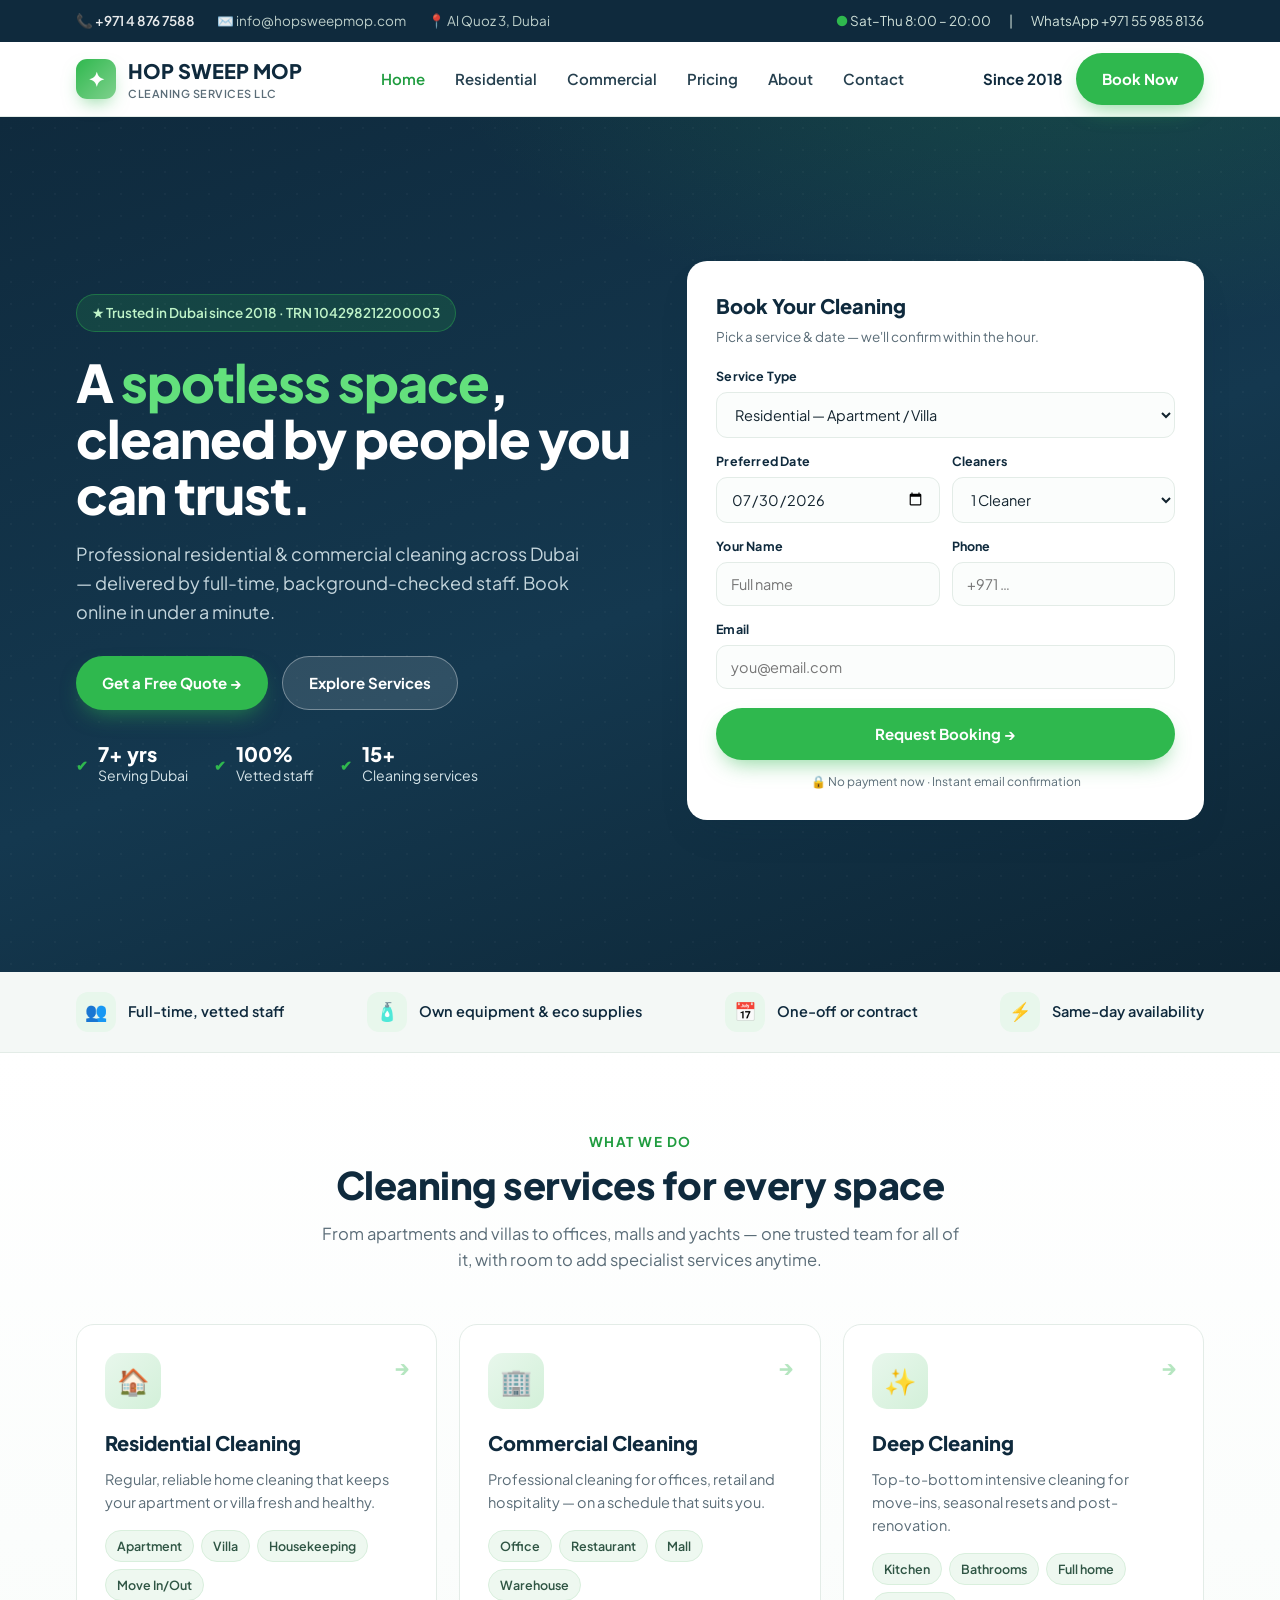
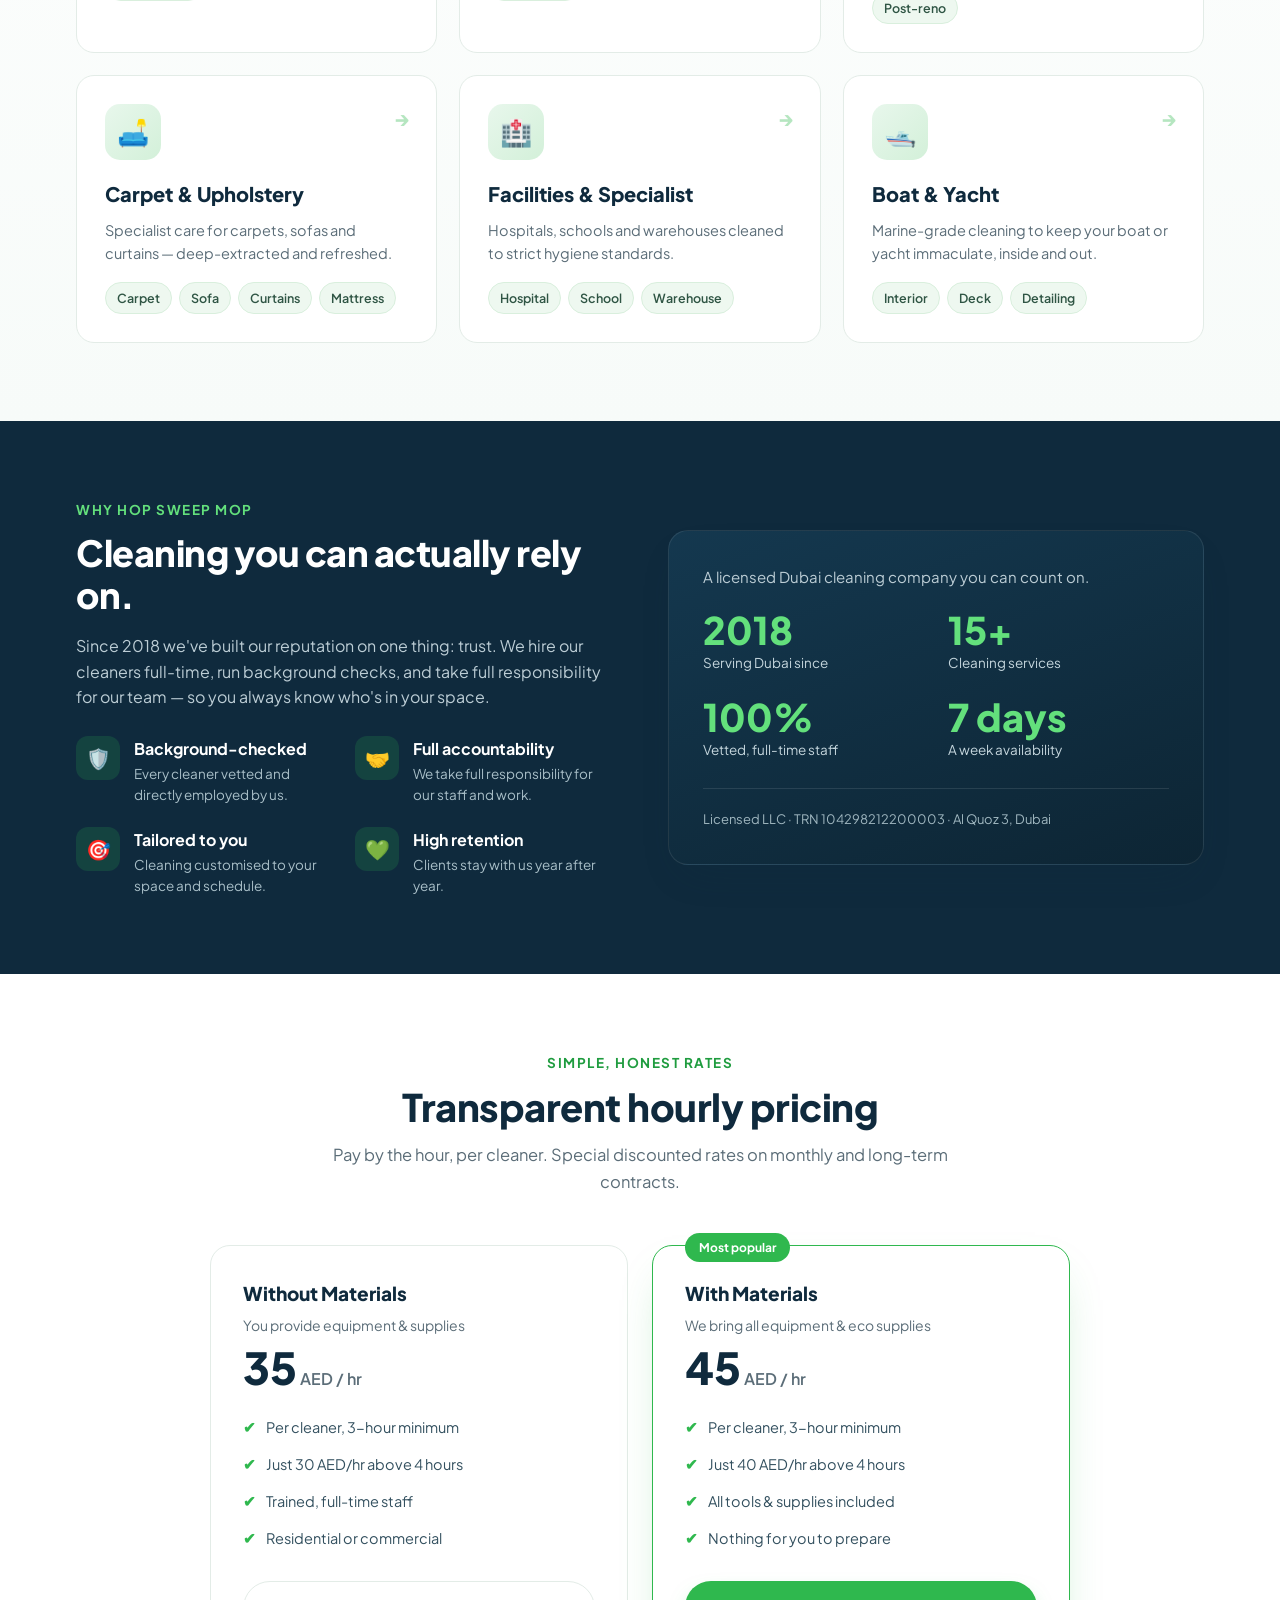
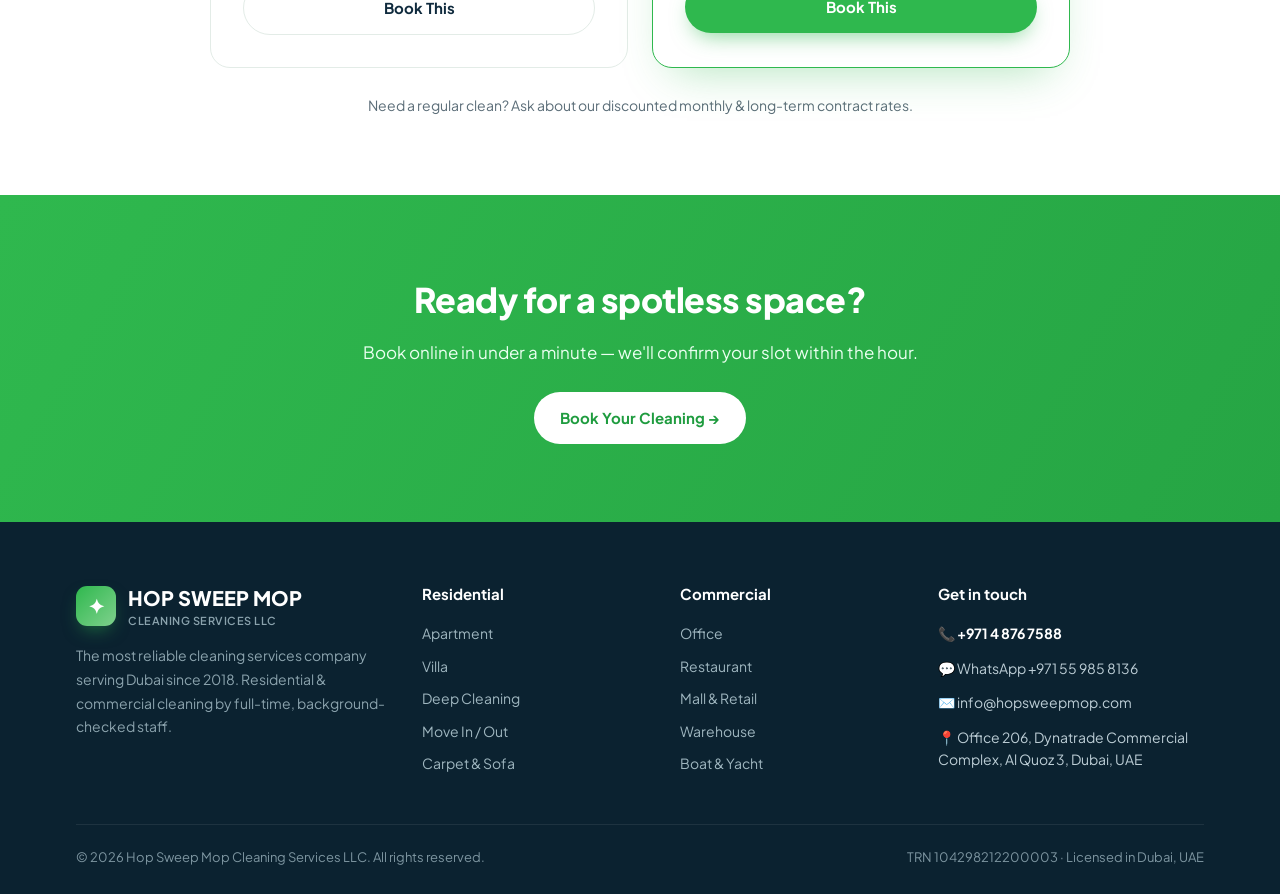
==== index.html @ e8623312 "Add homepage design preview" ====
<!DOCTYPE html>
<html lang="en">
<head>
<meta charset="UTF-8">
<meta name="viewport" content="width=device-width, initial-scale=1.0">
<title>Hop Sweep Mop Cleaning Services LLC — Dubai</title>
<link rel="preconnect" href="https://fonts.googleapis.com">
<link rel="preconnect" href="https://fonts.gstatic.com" crossorigin>
<link href="https://fonts.googleapis.com/css2?family=Plus+Jakarta+Sans:wght@400;500;600;700;800&display=swap" rel="stylesheet">
<style>
:root{
  --green:#2Fb84e;
  --green-dark:#1f9c3f;
  --navy:#0f2a3d;
  --navy-2:#14384f;
  --ink:#12232e;
  --muted:#5b6d78;
  --bg:#f4f8f6;
  --line:#e3ece7;
  --white:#ffffff;
  --shadow:0 18px 40px -18px rgba(15,42,61,.28);
}
*{margin:0;padding:0;box-sizing:border-box}
html{scroll-behavior:smooth}
body{font-family:'Plus Jakarta Sans',-apple-system,BlinkMacSystemFont,'Segoe UI',Roboto,sans-serif;color:var(--ink);background:var(--white);line-height:1.6;-webkit-font-smoothing:antialiased}
.wrap{max-width:1180px;margin:0 auto;padding:0 26px}
a{text-decoration:none;color:inherit}
.btn{display:inline-flex;align-items:center;gap:8px;font-weight:700;font-size:15px;padding:14px 26px;border-radius:40px;cursor:pointer;transition:.2s;border:none}
.btn-green{background:var(--green);color:#fff;box-shadow:0 10px 22px -8px rgba(47,184,78,.6)}
.btn-green:hover{background:var(--green-dark);transform:translateY(-2px)}
.btn-ghost{background:rgba(255,255,255,.12);color:#fff;border:1.5px solid rgba(255,255,255,.35)}
.btn-ghost:hover{background:rgba(255,255,255,.22)}
.btn-outline{background:#fff;color:var(--navy);border:1.5px solid var(--line)}
.btn-outline:hover{border-color:var(--green);color:var(--green-dark)}

/* Topbar */
.topbar{background:var(--navy);color:#cfe0d9;font-size:13.5px}
.topbar .wrap{display:flex;justify-content:space-between;align-items:center;height:42px}
.topbar .t-left span{margin-right:22px;opacity:.9}
.topbar .t-left b{color:#fff;font-weight:600}
.topbar .t-right span{margin-left:16px}
.dot{color:var(--green)}

/* Nav */
header.nav{position:sticky;top:0;z-index:40;background:rgba(255,255,255,.92);backdrop-filter:blur(10px);border-bottom:1px solid var(--line)}
.nav .wrap{display:flex;align-items:center;justify-content:space-between;height:74px}
.brand{display:flex;align-items:center;gap:12px;font-weight:800;font-size:20px;color:var(--navy)}
.brand .mark{width:40px;height:40px;border-radius:11px;background:linear-gradient(135deg,var(--green),#7fd18d);display:flex;align-items:center;justify-content:center;color:#fff;font-size:20px;box-shadow:0 8px 18px -6px rgba(47,184,78,.55)}
.brand small{display:block;font-size:11px;font-weight:600;color:var(--muted);letter-spacing:.5px;margin-top:-2px}
nav.menu{display:flex;gap:30px;font-weight:600;font-size:15px;color:var(--navy)}
nav.menu a{position:relative;color:#26404f}
nav.menu a:hover{color:var(--green-dark)}
nav.menu a.active{color:var(--green-dark)}
.nav-cta{display:flex;align-items:center;gap:14px}
.phone-pill{font-weight:700;color:var(--navy);font-size:15px}

/* Hero */
.hero{position:relative;background:
   radial-gradient(1100px 500px at 85% -10%,rgba(47,184,78,.18),transparent 60%),
   linear-gradient(160deg,#0f2a3d 0%,#14384f 55%,#0d2534 100%);color:#fff;overflow:hidden}
.hero:before{content:"";position:absolute;inset:0;background-image:radial-gradient(rgba(255,255,255,.06) 1px,transparent 1px);background-size:22px 22px;opacity:.5}
.hero .wrap{position:relative;display:grid;grid-template-columns:1.05fr .95fr;gap:40px;align-items:center;padding:66px 26px 74px}
.badge{display:inline-flex;align-items:center;gap:8px;background:rgba(47,184,78,.16);border:1px solid rgba(47,184,78,.4);color:#bff3c8;font-weight:600;font-size:13.5px;padding:7px 15px;border-radius:30px;margin-bottom:22px}
.hero h1{font-size:52px;line-height:1.08;font-weight:800;letter-spacing:-1px;margin-bottom:18px}
.hero h1 em{font-style:normal;color:#63e07c}
.hero p.lead{font-size:18px;color:#c5d6dd;max-width:520px;margin-bottom:30px}
.hero-cta{display:flex;gap:14px;flex-wrap:wrap;margin-bottom:34px}
.trust-row{display:flex;gap:26px;flex-wrap:wrap}
.trust-row .ti{display:flex;align-items:center;gap:10px;font-size:14px;color:#d5e4e9}
.trust-row .ti b{display:block;color:#fff;font-size:20px;font-weight:800;line-height:1}
.check{color:var(--green);font-weight:800}

/* Booking card */
.book-card{background:#fff;color:var(--ink);border-radius:20px;padding:28px;box-shadow:var(--shadow);border:1px solid rgba(255,255,255,.6)}
.book-card h3{font-size:20px;font-weight:800;color:var(--navy);margin-bottom:4px}
.book-card .sub{font-size:13.5px;color:var(--muted);margin-bottom:18px}
.field{margin-bottom:13px}
.field label{display:block;font-size:12.5px;font-weight:700;color:var(--navy);margin-bottom:6px;letter-spacing:.2px}
.field input,.field select{width:100%;padding:12px 14px;border:1.5px solid var(--line);border-radius:11px;font-family:inherit;font-size:14.5px;color:var(--ink);background:#fbfdfc}
.field.two{display:grid;grid-template-columns:1fr 1fr;gap:12px}
.book-card .btn-green{width:100%;justify-content:center;margin-top:6px}
.book-note{text-align:center;font-size:12px;color:var(--muted);margin-top:12px}

/* Trusted strip */
.strip{background:var(--bg);border-bottom:1px solid var(--line)}
.strip .wrap{display:flex;align-items:center;justify-content:space-between;gap:20px;padding:20px 26px;flex-wrap:wrap}
.strip .s-item{display:flex;align-items:center;gap:12px;font-weight:600;color:var(--navy);font-size:14.5px}
.strip .s-item .ic{width:40px;height:40px;border-radius:12px;background:#e8f7ec;color:var(--green-dark);display:flex;align-items:center;justify-content:center;font-size:18px}

/* Sections */
section{padding:78px 0}
.sec-head{text-align:center;max-width:640px;margin:0 auto 50px}
.eyebrow{color:var(--green-dark);font-weight:700;font-size:13.5px;letter-spacing:1.5px;text-transform:uppercase;margin-bottom:12px}
.sec-head h2{font-size:38px;font-weight:800;color:var(--navy);letter-spacing:-.5px;line-height:1.12;margin-bottom:14px}
.sec-head p{color:var(--muted);font-size:16.5px}

/* Services */
.services{background:linear-gradient(180deg,#fff,#f7fbf9)}
.svc-grid{display:grid;grid-template-columns:repeat(3,1fr);gap:22px}
.svc{background:#fff;border:1px solid var(--line);border-radius:18px;padding:28px;transition:.2s;position:relative;overflow:hidden}
.svc:hover{transform:translateY(-6px);box-shadow:var(--shadow);border-color:#cdeacf}
.svc .ic{width:56px;height:56px;border-radius:15px;background:linear-gradient(135deg,#e8f7ec,#d3f0d9);color:var(--green-dark);display:flex;align-items:center;justify-content:center;font-size:26px;margin-bottom:18px}
.svc h3{font-size:20px;font-weight:800;color:var(--navy);margin-bottom:9px}
.svc p{color:var(--muted);font-size:14.5px;margin-bottom:16px}
.svc ul{list-style:none;display:flex;flex-wrap:wrap;gap:7px}
.svc ul li{font-size:12.5px;font-weight:600;color:#2f5544;background:#eef8f0;border:1px solid #d9efdd;padding:5px 11px;border-radius:20px}
.svc .more{position:absolute;top:26px;right:26px;color:var(--green);font-weight:800;font-size:20px;opacity:.35}

/* Why us */
.why{background:var(--navy);color:#fff}
.why .wrap{display:grid;grid-template-columns:1fr 1fr;gap:56px;align-items:center}
.why .eyebrow{color:#63e07c}
.why h2{font-size:36px;font-weight:800;letter-spacing:-.5px;margin-bottom:18px;line-height:1.15}
.why p.intro{color:#bccdd5;font-size:16px;margin-bottom:26px}
.feat{display:grid;grid-template-columns:1fr 1fr;gap:22px}
.feat .f{display:flex;gap:14px;align-items:flex-start}
.feat .f .fi{flex:0 0 auto;width:44px;height:44px;border-radius:12px;background:rgba(47,184,78,.18);color:#78e58c;display:flex;align-items:center;justify-content:center;font-size:20px}
.feat .f h4{font-size:16px;font-weight:700;margin-bottom:3px}
.feat .f p{font-size:13.5px;color:#a9bfc8;line-height:1.5}
.stats-card{background:linear-gradient(160deg,#14384f,#0d2534);border:1px solid rgba(255,255,255,.09);border-radius:20px;padding:34px;box-shadow:var(--shadow)}
.stats-card .big{font-size:15px;color:#bccdd5;margin-bottom:22px}
.st-grid{display:grid;grid-template-columns:1fr 1fr;gap:24px}
.st b{display:block;font-size:38px;font-weight:800;color:#63e07c;line-height:1}
.st span{font-size:13.5px;color:#c5d6dd}
.trn{margin-top:26px;padding-top:20px;border-top:1px solid rgba(255,255,255,.1);font-size:13px;color:#9fb6bf}

/* Pricing */
.pricing .price-grid{display:grid;grid-template-columns:1fr 1fr;gap:24px;max-width:860px;margin:0 auto}
.pcard{border:1.5px solid var(--line);border-radius:20px;padding:32px;background:#fff;position:relative}
.pcard.feature{border-color:var(--green);box-shadow:0 20px 44px -20px rgba(47,184,78,.4)}
.pcard .tag{position:absolute;top:-13px;left:32px;background:var(--green);color:#fff;font-size:12px;font-weight:700;padding:5px 14px;border-radius:20px}
.pcard h3{font-size:19px;color:var(--navy);font-weight:800;margin-bottom:6px}
.pcard .from{font-size:14px;color:var(--muted);margin-bottom:8px}
.pcard .amt{font-size:44px;font-weight:800;color:var(--navy);line-height:1}
.pcard .amt span{font-size:16px;font-weight:600;color:var(--muted)}
.pcard ul{list-style:none;margin:20px 0 24px}
.pcard ul li{display:flex;gap:10px;align-items:flex-start;font-size:14.5px;color:#33505f;padding:7px 0}
.pcard ul li .c{color:var(--green);font-weight:800}
.pcard .btn{width:100%;justify-content:center}
.price-note{text-align:center;color:var(--muted);font-size:14px;margin-top:26px}

/* CTA band */
.cta-band{background:linear-gradient(120deg,var(--green),#26a544);color:#fff;text-align:center}
.cta-band h2{font-size:34px;font-weight:800;margin-bottom:12px;letter-spacing:-.5px}
.cta-band p{font-size:17px;color:#eafff0;margin-bottom:26px}
.cta-band .btn{background:#fff;color:var(--green-dark)}
.cta-band .btn:hover{transform:translateY(-2px)}

/* Footer */
footer{background:#0b2230;color:#9fb6bf;padding:60px 0 26px;font-size:14px}
.f-grid{display:grid;grid-template-columns:1.4fr 1fr 1fr 1.2fr;gap:36px;padding-bottom:40px;border-bottom:1px solid rgba(255,255,255,.08)}
footer .brand{color:#fff;margin-bottom:14px}
footer p.desc{color:#8ba3ad;line-height:1.7;font-size:14px}
footer h5{color:#fff;font-size:15px;font-weight:700;margin-bottom:16px}
footer ul{list-style:none}
footer ul li{margin-bottom:10px}
footer ul li a:hover{color:#63e07c}
.f-contact div{margin-bottom:12px;color:#bccdd5}
.f-contact b{color:#fff}
.f-bot{display:flex;justify-content:space-between;padding-top:22px;font-size:13px;color:#7d95a0;flex-wrap:wrap;gap:8px}
@media(max-width:900px){
 .hero .wrap,.why .wrap{grid-template-columns:1fr}
 .svc-grid,.pricing .price-grid,.feat{grid-template-columns:1fr}
 nav.menu,.topbar,.phone-pill{display:none}
 .hero h1{font-size:38px}
 .f-grid{grid-template-columns:1fr 1fr}
}
</style>
</head>
<body>

<!-- Topbar -->
<div class="topbar"><div class="wrap">
  <div class="t-left"><span><b>📞 +971 4 876 7588</b></span><span>✉️ info@hopsweepmop.com</span><span>📍 Al Quoz 3, Dubai</span></div>
  <div class="t-right"><span class="dot">●</span> Sat–Thu 8:00 – 20:00 <span>|</span> <span>WhatsApp +971 55 985 8136</span></div>
</div></div>

<!-- Nav -->
<header class="nav"><div class="wrap">
  <a class="brand" href="#"><span class="mark">✦</span><span>HOP SWEEP MOP<small>CLEANING SERVICES LLC</small></span></a>
  <nav class="menu">
    <a href="#" class="active">Home</a>
    <a href="#services">Residential</a>
    <a href="#services">Commercial</a>
    <a href="#pricing">Pricing</a>
    <a href="#">About</a>
    <a href="#">Contact</a>
  </nav>
  <div class="nav-cta">
    <span class="phone-pill">Since 2018</span>
    <a class="btn btn-green" href="#book">Book Now</a>
  </div>
</div></header>

<!-- Hero -->
<section class="hero"><div class="wrap">
  <div class="hero-left">
    <div class="badge">★ Trusted in Dubai since 2018 · TRN 104298212200003</div>
    <h1>A <em>spotless space</em>, cleaned by people you can trust.</h1>
    <p class="lead">Professional residential & commercial cleaning across Dubai — delivered by full-time, background-checked staff. Book online in under a minute.</p>
    <div class="hero-cta">
      <a class="btn btn-green" href="#book">Get a Free Quote →</a>
      <a class="btn btn-ghost" href="#services">Explore Services</a>
    </div>
    <div class="trust-row">
      <div class="ti"><span class="check">✔</span><div><b>7+ yrs</b>Serving Dubai</div></div>
      <div class="ti"><span class="check">✔</span><div><b>100%</b>Vetted staff</div></div>
      <div class="ti"><span class="check">✔</span><div><b>15+</b>Cleaning services</div></div>
    </div>
  </div>
  <!-- Booking card -->
  <div class="book-card" id="book">
    <h3>Book Your Cleaning</h3>
    <p class="sub">Pick a service & date — we'll confirm within the hour.</p>
    <div class="field"><label>Service Type</label>
      <select><option>Residential — Apartment / Villa</option><option>Deep Cleaning</option><option>Move In / Move Out</option><option>Carpet / Sofa / Curtains</option><option>Commercial — Office</option><option>Commercial — Other</option></select></div>
    <div class="field two">
      <div><label>Preferred Date</label><input type="date" value="2026-07-30"></div>
      <div><label>Cleaners</label><select><option>1 Cleaner</option><option>2 Cleaners</option><option>3+ Cleaners</option></select></div>
    </div>
    <div class="field two">
      <div><label>Your Name</label><input type="text" placeholder="Full name"></div>
      <div><label>Phone</label><input type="text" placeholder="+971 …"></div>
    </div>
    <div class="field"><label>Email</label><input type="email" placeholder="you@email.com"></div>
    <a class="btn btn-green" href="#">Request Booking →</a>
    <div class="book-note">🔒 No payment now · Instant email confirmation</div>
  </div>
</div></section>

<!-- Trust strip -->
<div class="strip"><div class="wrap">
  <div class="s-item"><span class="ic">👥</span> Full-time, vetted staff</div>
  <div class="s-item"><span class="ic">🧴</span> Own equipment & eco supplies</div>
  <div class="s-item"><span class="ic">📅</span> One-off or contract</div>
  <div class="s-item"><span class="ic">⚡</span> Same-day availability</div>
</div></div>

<!-- Services -->
<section class="services" id="services"><div class="wrap">
  <div class="sec-head">
    <div class="eyebrow">What we do</div>
    <h2>Cleaning services for every space</h2>
    <p>From apartments and villas to offices, malls and yachts — one trusted team for all of it, with room to add specialist services anytime.</p>
  </div>
  <div class="svc-grid">
    <div class="svc"><span class="more">→</span><div class="ic">🏠</div><h3>Residential Cleaning</h3><p>Regular, reliable home cleaning that keeps your apartment or villa fresh and healthy.</p><ul><li>Apartment</li><li>Villa</li><li>Housekeeping</li><li>Move In/Out</li></ul></div>
    <div class="svc"><span class="more">→</span><div class="ic">🏢</div><h3>Commercial Cleaning</h3><p>Professional cleaning for offices, retail and hospitality — on a schedule that suits you.</p><ul><li>Office</li><li>Restaurant</li><li>Mall</li><li>Warehouse</li></ul></div>
    <div class="svc"><span class="more">→</span><div class="ic">✨</div><h3>Deep Cleaning</h3><p>Top-to-bottom intensive cleaning for move-ins, seasonal resets and post-renovation.</p><ul><li>Kitchen</li><li>Bathrooms</li><li>Full home</li><li>Post-reno</li></ul></div>
    <div class="svc"><span class="more">→</span><div class="ic">🛋️</div><h3>Carpet & Upholstery</h3><p>Specialist care for carpets, sofas and curtains — deep-extracted and refreshed.</p><ul><li>Carpet</li><li>Sofa</li><li>Curtains</li><li>Mattress</li></ul></div>
    <div class="svc"><span class="more">→</span><div class="ic">🏥</div><h3>Facilities & Specialist</h3><p>Hospitals, schools and warehouses cleaned to strict hygiene standards.</p><ul><li>Hospital</li><li>School</li><li>Warehouse</li></ul></div>
    <div class="svc"><span class="more">→</span><div class="ic">🛥️</div><h3>Boat & Yacht</h3><p>Marine-grade cleaning to keep your boat or yacht immaculate, inside and out.</p><ul><li>Interior</li><li>Deck</li><li>Detailing</li></ul></div>
  </div>
</div></section>

<!-- Why us -->
<section class="why"><div class="wrap">
  <div class="why-left">
    <div class="eyebrow">Why Hop Sweep Mop</div>
    <h2>Cleaning you can actually rely on.</h2>
    <p class="intro">Since 2018 we've built our reputation on one thing: trust. We hire our cleaners full-time, run background checks, and take full responsibility for our team — so you always know who's in your space.</p>
    <div class="feat">
      <div class="f"><div class="fi">🛡️</div><div><h4>Background-checked</h4><p>Every cleaner vetted and directly employed by us.</p></div></div>
      <div class="f"><div class="fi">🤝</div><div><h4>Full accountability</h4><p>We take full responsibility for our staff and work.</p></div></div>
      <div class="f"><div class="fi">🎯</div><div><h4>Tailored to you</h4><p>Cleaning customised to your space and schedule.</p></div></div>
      <div class="f"><div class="fi">💚</div><div><h4>High retention</h4><p>Clients stay with us year after year.</p></div></div>
    </div>
  </div>
  <div class="stats-card">
    <div class="big">A licensed Dubai cleaning company you can count on.</div>
    <div class="st-grid">
      <div class="st"><b>2018</b><span>Serving Dubai since</span></div>
      <div class="st"><b>15+</b><span>Cleaning services</span></div>
      <div class="st"><b>100%</b><span>Vetted, full-time staff</span></div>
      <div class="st"><b>7 days</b><span>A week availability</span></div>
    </div>
    <div class="trn">Licensed LLC · TRN 104298212200003 · Al Quoz 3, Dubai</div>
  </div>
</div></section>

<!-- Pricing -->
<section class="pricing" id="pricing"><div class="wrap">
  <div class="sec-head">
    <div class="eyebrow">Simple, honest rates</div>
    <h2>Transparent hourly pricing</h2>
    <p>Pay by the hour, per cleaner. Special discounted rates on monthly and long-term contracts.</p>
  </div>
  <div class="price-grid">
    <div class="pcard">
      <h3>Without Materials</h3>
      <div class="from">You provide equipment & supplies</div>
      <div class="amt">35<span> AED / hr</span></div>
      <ul>
        <li><span class="c">✔</span> Per cleaner, 3-hour minimum</li>
        <li><span class="c">✔</span> Just 30 AED/hr above 4 hours</li>
        <li><span class="c">✔</span> Trained, full-time staff</li>
        <li><span class="c">✔</span> Residential or commercial</li>
      </ul>
      <a class="btn btn-outline" href="#book">Book This</a>
    </div>
    <div class="pcard feature">
      <span class="tag">Most popular</span>
      <h3>With Materials</h3>
      <div class="from">We bring all equipment & eco supplies</div>
      <div class="amt">45<span> AED / hr</span></div>
      <ul>
        <li><span class="c">✔</span> Per cleaner, 3-hour minimum</li>
        <li><span class="c">✔</span> Just 40 AED/hr above 4 hours</li>
        <li><span class="c">✔</span> All tools & supplies included</li>
        <li><span class="c">✔</span> Nothing for you to prepare</li>
      </ul>
      <a class="btn btn-green" href="#book">Book This</a>
    </div>
  </div>
  <p class="price-note">Need a regular clean? Ask about our discounted monthly & long-term contract rates.</p>
</div></section>

<!-- CTA -->
<section class="cta-band"><div class="wrap">
  <h2>Ready for a spotless space?</h2>
  <p>Book online in under a minute — we'll confirm your slot within the hour.</p>
  <a class="btn" href="#book">Book Your Cleaning →</a>
</div></section>

<!-- Footer -->
<footer><div class="wrap">
  <div class="f-grid">
    <div>
      <a class="brand" href="#"><span class="mark">✦</span><span>HOP SWEEP MOP<small style="color:#8ba3ad">CLEANING SERVICES LLC</small></span></a>
      <p class="desc">The most reliable cleaning services company serving Dubai since 2018. Residential & commercial cleaning by full-time, background-checked staff.</p>
    </div>
    <div><h5>Residential</h5><ul><li><a href="#">Apartment</a></li><li><a href="#">Villa</a></li><li><a href="#">Deep Cleaning</a></li><li><a href="#">Move In / Out</a></li><li><a href="#">Carpet & Sofa</a></li></ul></div>
    <div><h5>Commercial</h5><ul><li><a href="#">Office</a></li><li><a href="#">Restaurant</a></li><li><a href="#">Mall & Retail</a></li><li><a href="#">Warehouse</a></li><li><a href="#">Boat & Yacht</a></li></ul></div>
    <div class="f-contact"><h5>Get in touch</h5>
      <div><b>📞 +971 4 876 7588</b></div>
      <div>💬 WhatsApp +971 55 985 8136</div>
      <div>✉️ info@hopsweepmop.com</div>
      <div>📍 Office 206, Dynatrade Commercial Complex, Al Quoz 3, Dubai, UAE</div>
    </div>
  </div>
  <div class="f-bot"><span>© 2026 Hop Sweep Mop Cleaning Services LLC. All rights reserved.</span><span>TRN 104298212200003 · Licensed in Dubai, UAE</span></div>
</div></footer>

</body>
</html>
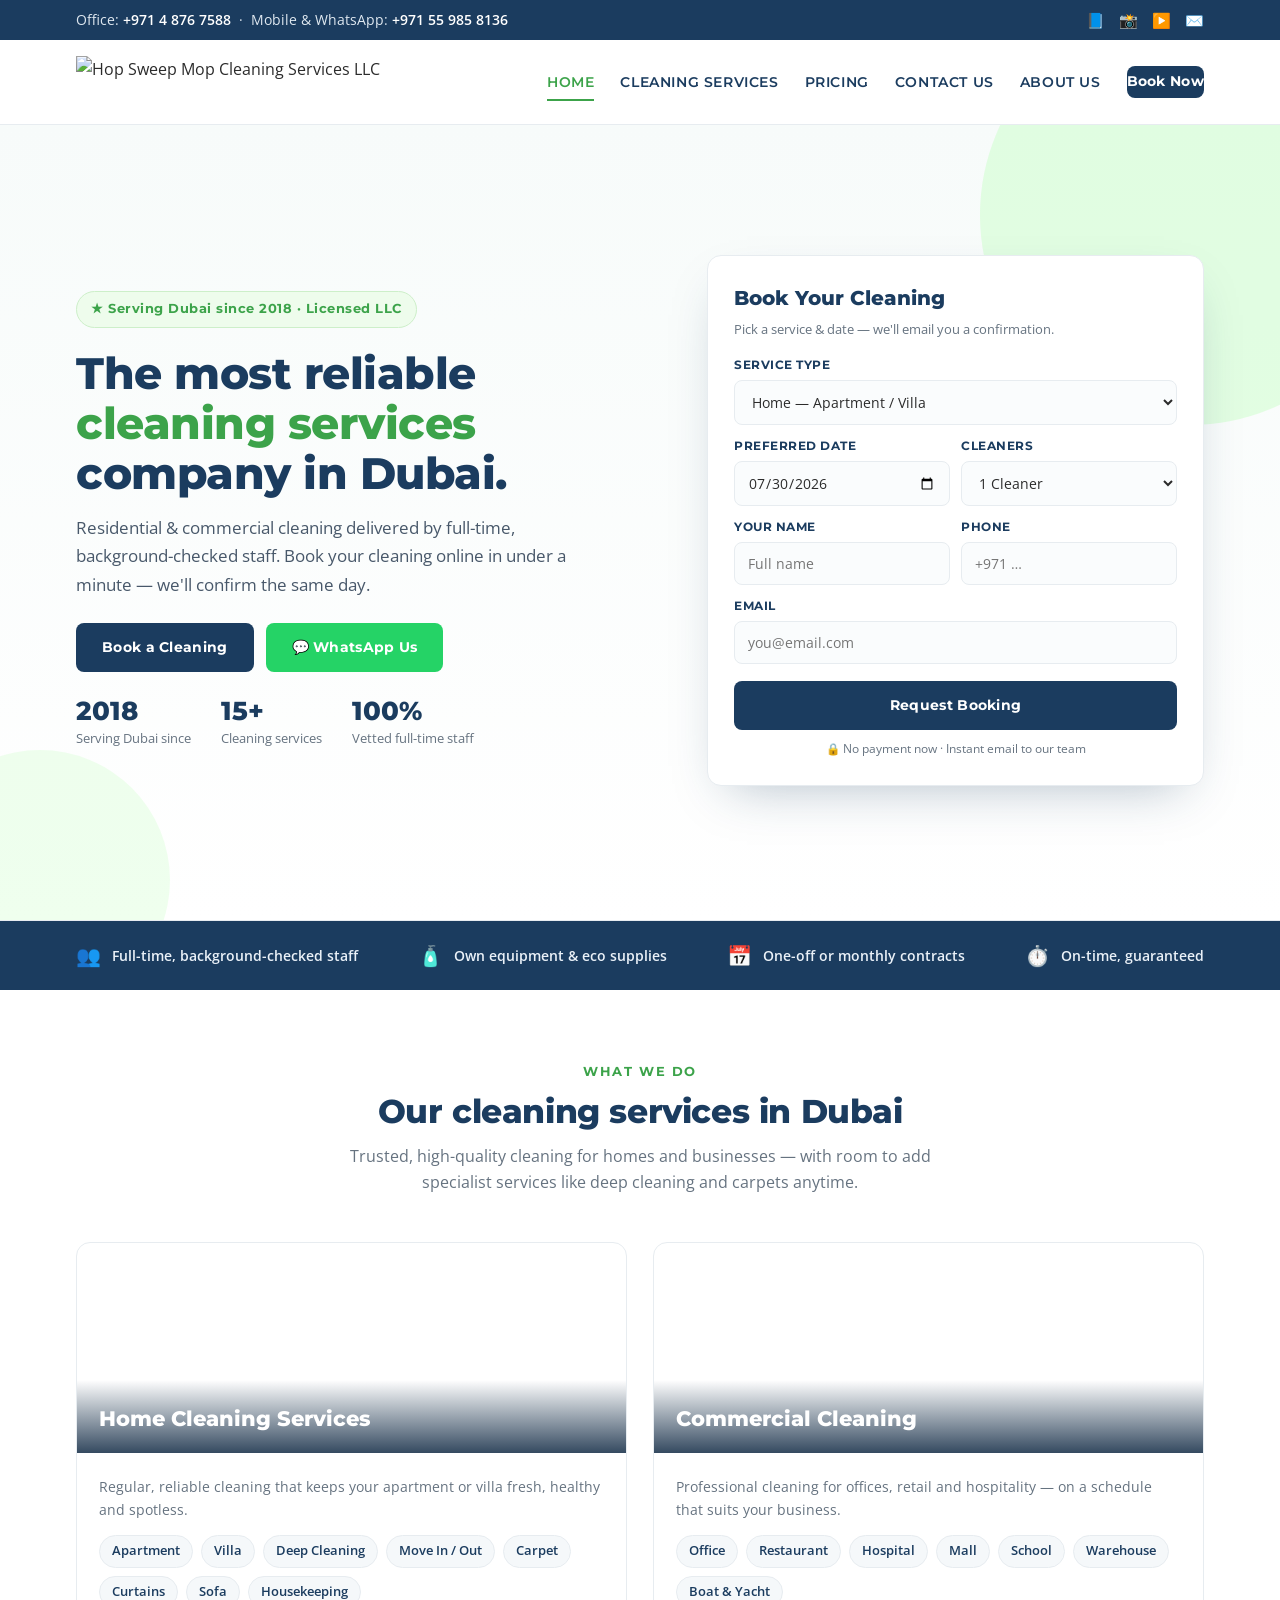
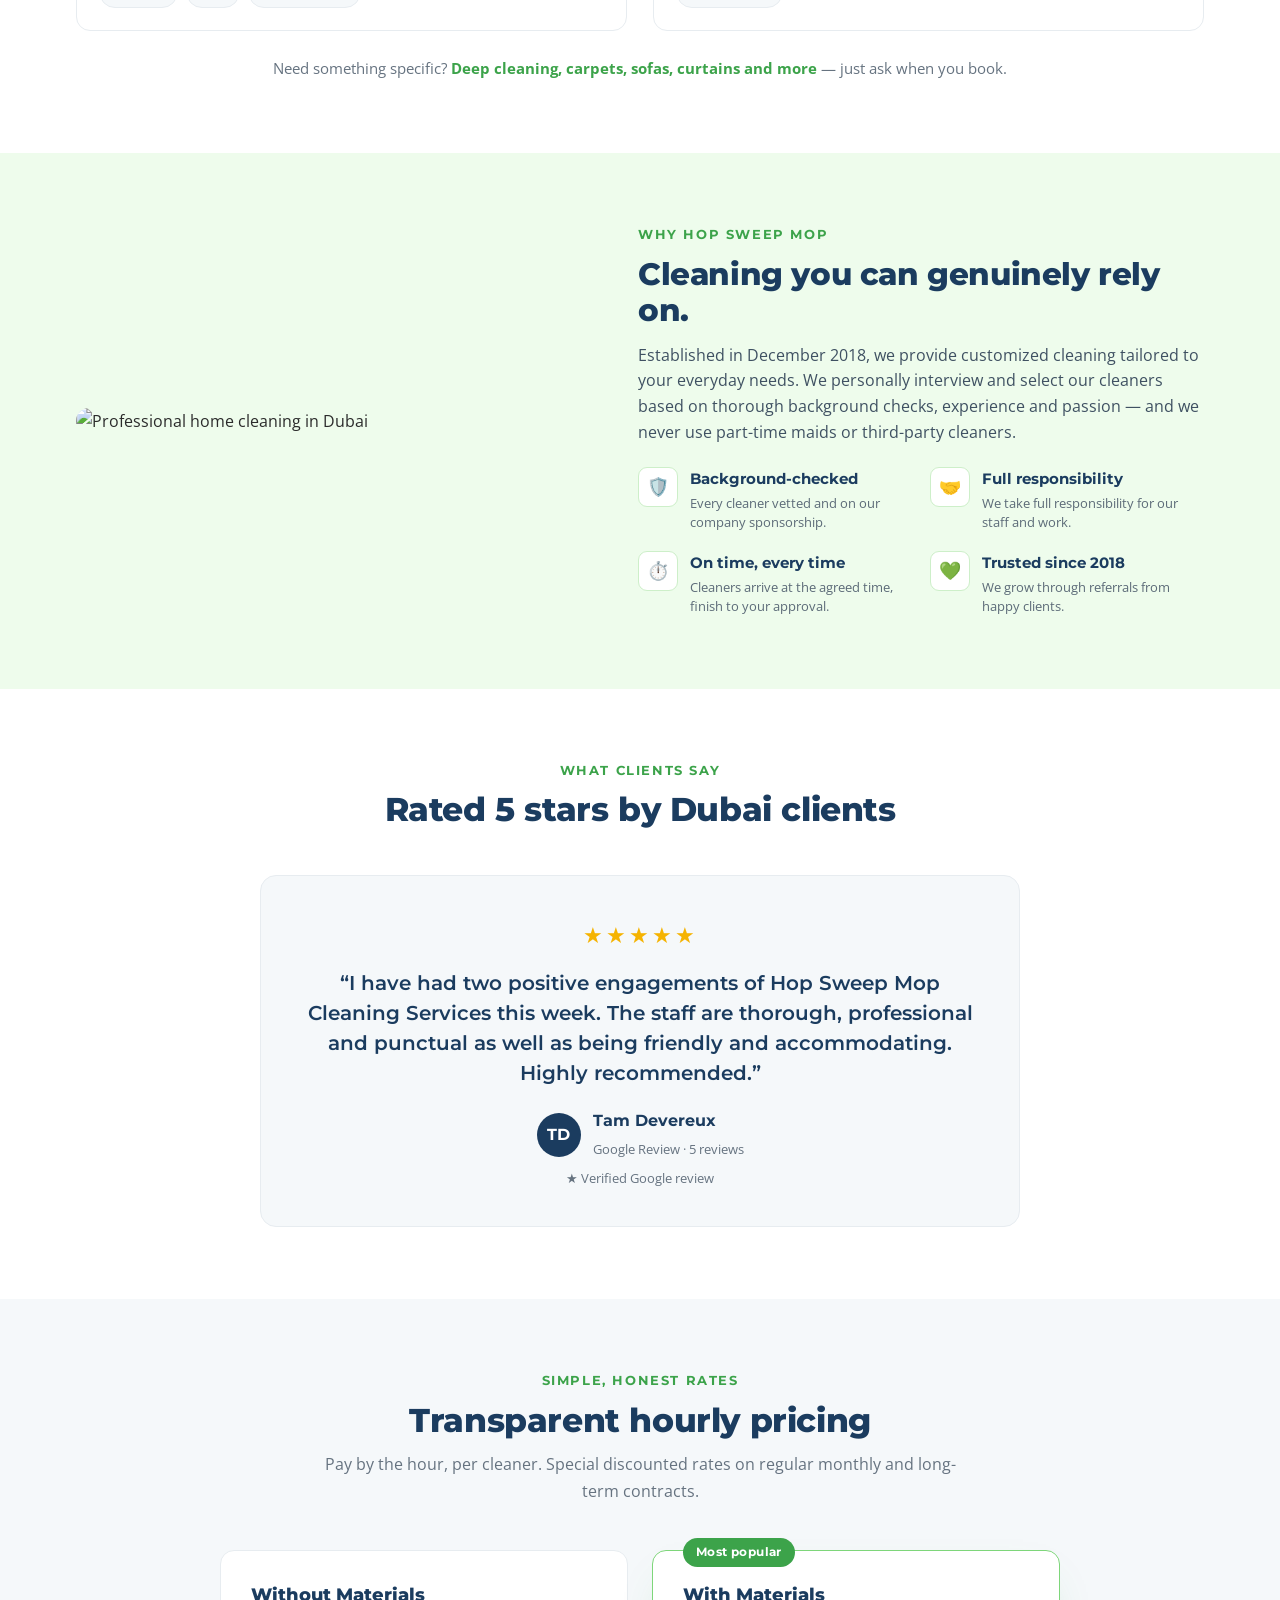
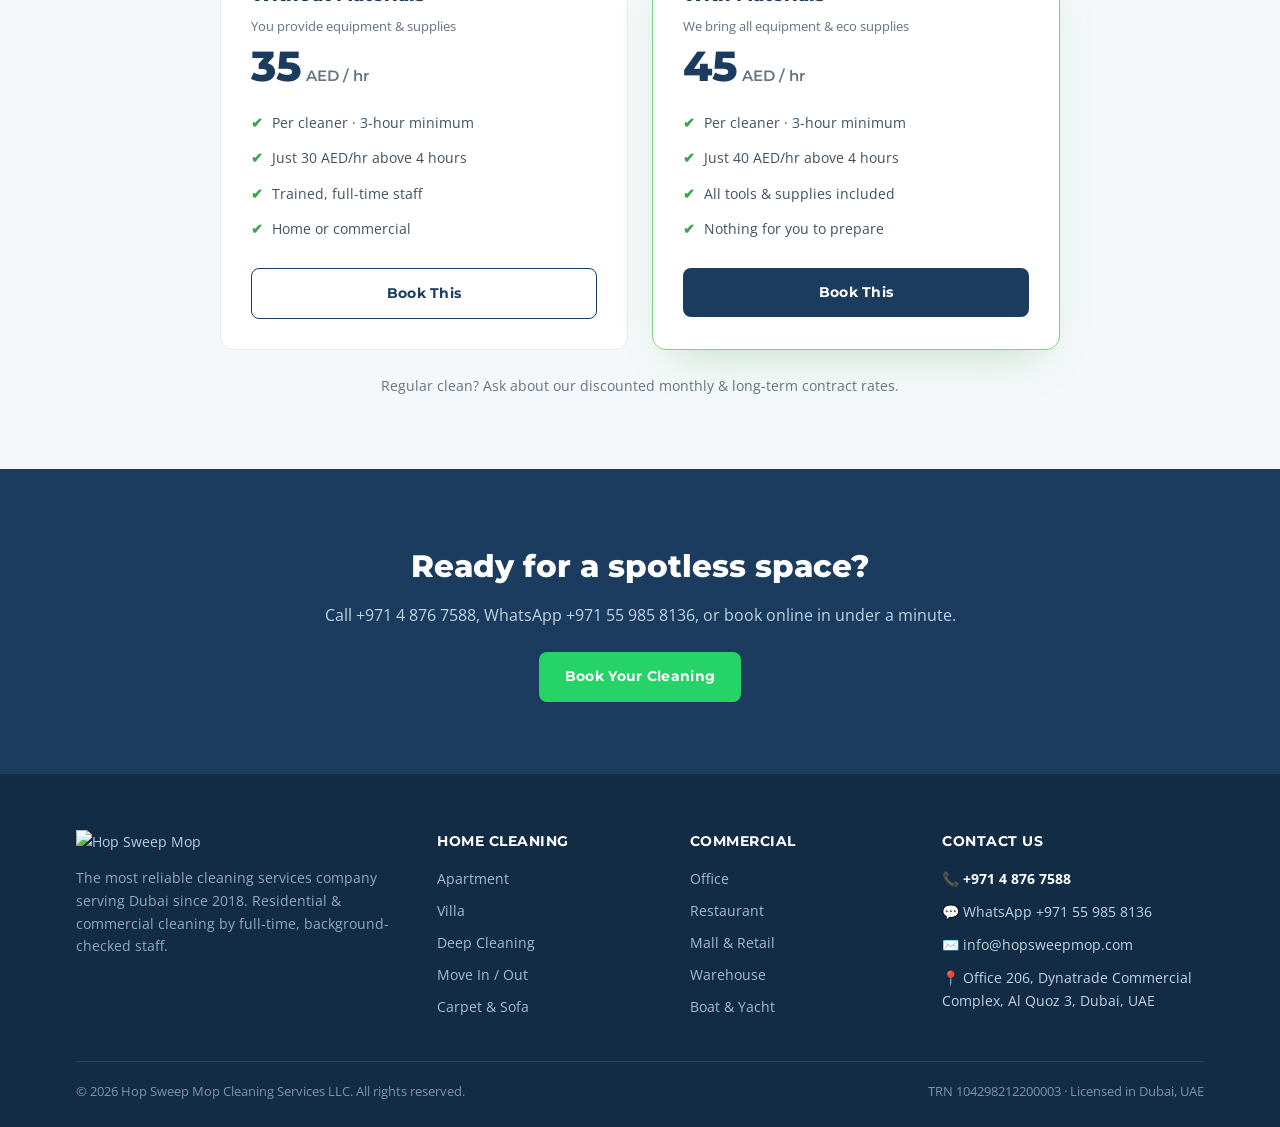
==== commit 6a8f57d6: "Redesign to match current site style" ====
--- a/index.html
+++ b/index.html
@@ -6,164 +6,170 @@
 <title>Hop Sweep Mop Cleaning Services LLC — Dubai</title>
 <link rel="preconnect" href="https://fonts.googleapis.com">
 <link rel="preconnect" href="https://fonts.gstatic.com" crossorigin>
-<link href="https://fonts.googleapis.com/css2?family=Plus+Jakarta+Sans:wght@400;500;600;700;800&display=swap" rel="stylesheet">
+<link href="https://fonts.googleapis.com/css2?family=Montserrat:wght@500;600;700;800&family=Open+Sans:wght@400;500;600;700&display=swap" rel="stylesheet">
 <style>
 :root{
-  --green:#2Fb84e;
-  --green-dark:#1f9c3f;
-  --navy:#0f2a3d;
-  --navy-2:#14384f;
-  --ink:#12232e;
-  --muted:#5b6d78;
-  --bg:#f4f8f6;
-  --line:#e3ece7;
-  --white:#ffffff;
-  --shadow:0 18px 40px -18px rgba(15,42,61,.28);
+  --navy:#1B3C5F;
+  --navy-d:#132c46;
+  --green:#B6FFB1;
+  --green-mid:#7ed67a;
+  --green-deep:#3ca34a;
+  --ink:#2b2b2b;
+  --muted:#667380;
+  --line:#e7ecf0;
+  --soft:#f5f8fa;
+  --soft-green:#eefcec;
 }
 *{margin:0;padding:0;box-sizing:border-box}
 html{scroll-behavior:smooth}
-body{font-family:'Plus Jakarta Sans',-apple-system,BlinkMacSystemFont,'Segoe UI',Roboto,sans-serif;color:var(--ink);background:var(--white);line-height:1.6;-webkit-font-smoothing:antialiased}
+body{font-family:'Open Sans',-apple-system,Segoe UI,Roboto,sans-serif;color:var(--ink);background:#fff;line-height:1.65;-webkit-font-smoothing:antialiased}
+h1,h2,h3,h4,h5,.mont{font-family:'Montserrat',sans-serif}
 .wrap{max-width:1180px;margin:0 auto;padding:0 26px}
 a{text-decoration:none;color:inherit}
-.btn{display:inline-flex;align-items:center;gap:8px;font-weight:700;font-size:15px;padding:14px 26px;border-radius:40px;cursor:pointer;transition:.2s;border:none}
-.btn-green{background:var(--green);color:#fff;box-shadow:0 10px 22px -8px rgba(47,184,78,.6)}
-.btn-green:hover{background:var(--green-dark);transform:translateY(-2px)}
-.btn-ghost{background:rgba(255,255,255,.12);color:#fff;border:1.5px solid rgba(255,255,255,.35)}
-.btn-ghost:hover{background:rgba(255,255,255,.22)}
-.btn-outline{background:#fff;color:var(--navy);border:1.5px solid var(--line)}
-.btn-outline:hover{border-color:var(--green);color:var(--green-dark)}
+.btn{display:inline-flex;align-items:center;gap:8px;font-family:'Montserrat';font-weight:700;font-size:14px;letter-spacing:.3px;padding:13px 26px;border-radius:8px;cursor:pointer;transition:.18s;border:none}
+.btn-navy{background:var(--navy);color:#fff}
+.btn-navy:hover{background:var(--navy-d);transform:translateY(-1px)}
+.btn-green{background:var(--green-deep);color:#fff}
+.btn-green:hover{background:#2f8c3d;transform:translateY(-1px)}
+.btn-out{background:#fff;color:var(--navy);border:1.5px solid var(--navy)}
+.btn-out:hover{background:var(--navy);color:#fff}
 
 /* Topbar */
-.topbar{background:var(--navy);color:#cfe0d9;font-size:13.5px}
-.topbar .wrap{display:flex;justify-content:space-between;align-items:center;height:42px}
-.topbar .t-left span{margin-right:22px;opacity:.9}
-.topbar .t-left b{color:#fff;font-weight:600}
-.topbar .t-right span{margin-left:16px}
-.dot{color:var(--green)}
-
-/* Nav */
-header.nav{position:sticky;top:0;z-index:40;background:rgba(255,255,255,.92);backdrop-filter:blur(10px);border-bottom:1px solid var(--line)}
-.nav .wrap{display:flex;align-items:center;justify-content:space-between;height:74px}
-.brand{display:flex;align-items:center;gap:12px;font-weight:800;font-size:20px;color:var(--navy)}
-.brand .mark{width:40px;height:40px;border-radius:11px;background:linear-gradient(135deg,var(--green),#7fd18d);display:flex;align-items:center;justify-content:center;color:#fff;font-size:20px;box-shadow:0 8px 18px -6px rgba(47,184,78,.55)}
-.brand small{display:block;font-size:11px;font-weight:600;color:var(--muted);letter-spacing:.5px;margin-top:-2px}
-nav.menu{display:flex;gap:30px;font-weight:600;font-size:15px;color:var(--navy)}
-nav.menu a{position:relative;color:#26404f}
-nav.menu a:hover{color:var(--green-dark)}
-nav.menu a.active{color:var(--green-dark)}
-.nav-cta{display:flex;align-items:center;gap:14px}
-.phone-pill{font-weight:700;color:var(--navy);font-size:15px}
+.topbar{background:var(--navy);color:#dfe8f0;font-size:13.5px}
+.topbar .wrap{display:flex;justify-content:space-between;align-items:center;height:40px}
+.topbar b{color:#fff;font-weight:600}
+.topbar .soc a{margin-left:14px;color:#cfe0ef;font-size:15px}
+.topbar .soc a:hover{color:var(--green)}
+
+/* Header */
+header.site{position:sticky;top:0;z-index:40;background:#fff;border-bottom:1px solid var(--line)}
+header.site .wrap{display:flex;align-items:center;justify-content:space-between;height:84px}
+.logo img{height:52px;display:block}
+nav.menu{display:flex;gap:26px;align-items:center;font-family:'Montserrat';font-weight:600;font-size:13.5px;letter-spacing:.6px;text-transform:uppercase;color:var(--navy)}
+nav.menu a{color:var(--navy);position:relative;padding:4px 0}
+nav.menu a.active{color:var(--green-deep)}
+nav.menu a:hover{color:var(--green-deep)}
+nav.menu a.active:after{content:"";position:absolute;left:0;right:0;bottom:-4px;height:2px;background:var(--green-deep)}
 
 /* Hero */
-.hero{position:relative;background:
-   radial-gradient(1100px 500px at 85% -10%,rgba(47,184,78,.18),transparent 60%),
-   linear-gradient(160deg,#0f2a3d 0%,#14384f 55%,#0d2534 100%);color:#fff;overflow:hidden}
-.hero:before{content:"";position:absolute;inset:0;background-image:radial-gradient(rgba(255,255,255,.06) 1px,transparent 1px);background-size:22px 22px;opacity:.5}
-.hero .wrap{position:relative;display:grid;grid-template-columns:1.05fr .95fr;gap:40px;align-items:center;padding:66px 26px 74px}
-.badge{display:inline-flex;align-items:center;gap:8px;background:rgba(47,184,78,.16);border:1px solid rgba(47,184,78,.4);color:#bff3c8;font-weight:600;font-size:13.5px;padding:7px 15px;border-radius:30px;margin-bottom:22px}
-.hero h1{font-size:52px;line-height:1.08;font-weight:800;letter-spacing:-1px;margin-bottom:18px}
-.hero h1 em{font-style:normal;color:#63e07c}
-.hero p.lead{font-size:18px;color:#c5d6dd;max-width:520px;margin-bottom:30px}
-.hero-cta{display:flex;gap:14px;flex-wrap:wrap;margin-bottom:34px}
-.trust-row{display:flex;gap:26px;flex-wrap:wrap}
-.trust-row .ti{display:flex;align-items:center;gap:10px;font-size:14px;color:#d5e4e9}
-.trust-row .ti b{display:block;color:#fff;font-size:20px;font-weight:800;line-height:1}
-.check{color:var(--green);font-weight:800}
-
-/* Booking card */
-.book-card{background:#fff;color:var(--ink);border-radius:20px;padding:28px;box-shadow:var(--shadow);border:1px solid rgba(255,255,255,.6)}
-.book-card h3{font-size:20px;font-weight:800;color:var(--navy);margin-bottom:4px}
-.book-card .sub{font-size:13.5px;color:var(--muted);margin-bottom:18px}
-.field{margin-bottom:13px}
-.field label{display:block;font-size:12.5px;font-weight:700;color:var(--navy);margin-bottom:6px;letter-spacing:.2px}
-.field input,.field select{width:100%;padding:12px 14px;border:1.5px solid var(--line);border-radius:11px;font-family:inherit;font-size:14.5px;color:var(--ink);background:#fbfdfc}
-.field.two{display:grid;grid-template-columns:1fr 1fr;gap:12px}
-.book-card .btn-green{width:100%;justify-content:center;margin-top:6px}
-.book-note{text-align:center;font-size:12px;color:var(--muted);margin-top:12px}
-
-/* Trusted strip */
-.strip{background:var(--bg);border-bottom:1px solid var(--line)}
-.strip .wrap{display:flex;align-items:center;justify-content:space-between;gap:20px;padding:20px 26px;flex-wrap:wrap}
-.strip .s-item{display:flex;align-items:center;gap:12px;font-weight:600;color:var(--navy);font-size:14.5px}
-.strip .s-item .ic{width:40px;height:40px;border-radius:12px;background:#e8f7ec;color:var(--green-dark);display:flex;align-items:center;justify-content:center;font-size:18px}
-
-/* Sections */
-section{padding:78px 0}
-.sec-head{text-align:center;max-width:640px;margin:0 auto 50px}
-.eyebrow{color:var(--green-dark);font-weight:700;font-size:13.5px;letter-spacing:1.5px;text-transform:uppercase;margin-bottom:12px}
-.sec-head h2{font-size:38px;font-weight:800;color:var(--navy);letter-spacing:-.5px;line-height:1.12;margin-bottom:14px}
-.sec-head p{color:var(--muted);font-size:16.5px}
-
-/* Services */
-.services{background:linear-gradient(180deg,#fff,#f7fbf9)}
-.svc-grid{display:grid;grid-template-columns:repeat(3,1fr);gap:22px}
-.svc{background:#fff;border:1px solid var(--line);border-radius:18px;padding:28px;transition:.2s;position:relative;overflow:hidden}
-.svc:hover{transform:translateY(-6px);box-shadow:var(--shadow);border-color:#cdeacf}
-.svc .ic{width:56px;height:56px;border-radius:15px;background:linear-gradient(135deg,#e8f7ec,#d3f0d9);color:var(--green-dark);display:flex;align-items:center;justify-content:center;font-size:26px;margin-bottom:18px}
-.svc h3{font-size:20px;font-weight:800;color:var(--navy);margin-bottom:9px}
-.svc p{color:var(--muted);font-size:14.5px;margin-bottom:16px}
-.svc ul{list-style:none;display:flex;flex-wrap:wrap;gap:7px}
-.svc ul li{font-size:12.5px;font-weight:600;color:#2f5544;background:#eef8f0;border:1px solid #d9efdd;padding:5px 11px;border-radius:20px}
-.svc .more{position:absolute;top:26px;right:26px;color:var(--green);font-weight:800;font-size:20px;opacity:.35}
-
-/* Why us */
-.why{background:var(--navy);color:#fff}
-.why .wrap{display:grid;grid-template-columns:1fr 1fr;gap:56px;align-items:center}
-.why .eyebrow{color:#63e07c}
-.why h2{font-size:36px;font-weight:800;letter-spacing:-.5px;margin-bottom:18px;line-height:1.15}
-.why p.intro{color:#bccdd5;font-size:16px;margin-bottom:26px}
-.feat{display:grid;grid-template-columns:1fr 1fr;gap:22px}
-.feat .f{display:flex;gap:14px;align-items:flex-start}
-.feat .f .fi{flex:0 0 auto;width:44px;height:44px;border-radius:12px;background:rgba(47,184,78,.18);color:#78e58c;display:flex;align-items:center;justify-content:center;font-size:20px}
-.feat .f h4{font-size:16px;font-weight:700;margin-bottom:3px}
-.feat .f p{font-size:13.5px;color:#a9bfc8;line-height:1.5}
-.stats-card{background:linear-gradient(160deg,#14384f,#0d2534);border:1px solid rgba(255,255,255,.09);border-radius:20px;padding:34px;box-shadow:var(--shadow)}
-.stats-card .big{font-size:15px;color:#bccdd5;margin-bottom:22px}
-.st-grid{display:grid;grid-template-columns:1fr 1fr;gap:24px}
-.st b{display:block;font-size:38px;font-weight:800;color:#63e07c;line-height:1}
-.st span{font-size:13.5px;color:#c5d6dd}
-.trn{margin-top:26px;padding-top:20px;border-top:1px solid rgba(255,255,255,.1);font-size:13px;color:#9fb6bf}
-
-/* Pricing */
-.pricing .price-grid{display:grid;grid-template-columns:1fr 1fr;gap:24px;max-width:860px;margin:0 auto}
-.pcard{border:1.5px solid var(--line);border-radius:20px;padding:32px;background:#fff;position:relative}
-.pcard.feature{border-color:var(--green);box-shadow:0 20px 44px -20px rgba(47,184,78,.4)}
-.pcard .tag{position:absolute;top:-13px;left:32px;background:var(--green);color:#fff;font-size:12px;font-weight:700;padding:5px 14px;border-radius:20px}
-.pcard h3{font-size:19px;color:var(--navy);font-weight:800;margin-bottom:6px}
-.pcard .from{font-size:14px;color:var(--muted);margin-bottom:8px}
-.pcard .amt{font-size:44px;font-weight:800;color:var(--navy);line-height:1}
-.pcard .amt span{font-size:16px;font-weight:600;color:var(--muted)}
-.pcard ul{list-style:none;margin:20px 0 24px}
-.pcard ul li{display:flex;gap:10px;align-items:flex-start;font-size:14.5px;color:#33505f;padding:7px 0}
-.pcard ul li .c{color:var(--green);font-weight:800}
-.pcard .btn{width:100%;justify-content:center}
-.price-note{text-align:center;color:var(--muted);font-size:14px;margin-top:26px}
-
-/* CTA band */
-.cta-band{background:linear-gradient(120deg,var(--green),#26a544);color:#fff;text-align:center}
-.cta-band h2{font-size:34px;font-weight:800;margin-bottom:12px;letter-spacing:-.5px}
-.cta-band p{font-size:17px;color:#eafff0;margin-bottom:26px}
-.cta-band .btn{background:#fff;color:var(--green-dark)}
-.cta-band .btn:hover{transform:translateY(-2px)}
-
-/* Footer */
-footer{background:#0b2230;color:#9fb6bf;padding:60px 0 26px;font-size:14px}
-.f-grid{display:grid;grid-template-columns:1.4fr 1fr 1fr 1.2fr;gap:36px;padding-bottom:40px;border-bottom:1px solid rgba(255,255,255,.08)}
-footer .brand{color:#fff;margin-bottom:14px}
-footer p.desc{color:#8ba3ad;line-height:1.7;font-size:14px}
-footer h5{color:#fff;font-size:15px;font-weight:700;margin-bottom:16px}
+.hero{background:linear-gradient(180deg,#f7fbfa 0%,#ffffff 100%);position:relative;overflow:hidden;border-bottom:1px solid var(--line)}
+.hero:before{content:"";position:absolute;top:-120px;right:-120px;width:420px;height:420px;border-radius:50%;background:var(--green);opacity:.35}
+.hero:after{content:"";position:absolute;bottom:-90px;left:-90px;width:260px;height:260px;border-radius:50%;background:var(--green);opacity:.22}
+.hero .wrap{position:relative;display:grid;grid-template-columns:1.08fr .92fr;gap:48px;align-items:center;padding:58px 26px 62px}
+.tag{display:inline-flex;align-items:center;gap:8px;background:var(--soft-green);color:var(--green-deep);font-family:'Montserrat';font-weight:700;font-size:12.5px;letter-spacing:.5px;padding:7px 14px;border-radius:30px;margin-bottom:20px;border:1px solid #cdefc9}
+.hero h1{font-size:44px;line-height:1.14;font-weight:800;color:var(--navy);letter-spacing:-.5px;margin-bottom:16px}
+.hero h1 span{color:var(--green-deep)}
+.hero p.lead{font-size:17px;color:#48586a;max-width:520px;margin-bottom:24px}
+.hero-cta{display:flex;gap:12px;flex-wrap:wrap;margin-bottom:26px}
+.hero-cta .btn-green{background:#25D366}
+.hero-cta .btn-green:hover{background:#1eb457}
+.stats{display:flex;gap:30px;flex-wrap:wrap}
+.stats .s b{font-family:'Montserrat';display:block;font-size:26px;font-weight:800;color:var(--navy);line-height:1}
+.stats .s span{font-size:13px;color:var(--muted)}
+
+/* booking card */
+.book{background:#fff;border-radius:14px;padding:26px;box-shadow:0 20px 50px -22px rgba(27,60,95,.35);border:1px solid var(--line)}
+.book .bh{display:flex;align-items:center;gap:10px;margin-bottom:4px}
+.book h3{font-size:20px;font-weight:800;color:var(--navy)}
+.book .sub{font-size:13px;color:var(--muted);margin-bottom:16px}
+.field{margin-bottom:12px}
+.field label{display:block;font-family:'Montserrat';font-size:11.5px;font-weight:700;color:var(--navy);text-transform:uppercase;letter-spacing:.5px;margin-bottom:5px}
+.field input,.field select{width:100%;padding:11px 13px;border:1.5px solid var(--line);border-radius:8px;font-family:inherit;font-size:14px;color:var(--ink);background:#fafcfd}
+.field input:focus,.field select:focus{outline:none;border-color:var(--green-mid)}
+.two{display:grid;grid-template-columns:1fr 1fr;gap:11px}
+.book .btn-navy{width:100%;justify-content:center;margin-top:5px}
+.book .note{text-align:center;font-size:11.5px;color:var(--muted);margin-top:10px}
+
+/* strip */
+.strip{background:var(--navy);color:#fff}
+.strip .wrap{display:flex;justify-content:space-between;gap:18px;flex-wrap:wrap;padding:18px 26px}
+.strip .i{display:flex;align-items:center;gap:11px;font-size:14px;font-weight:600;color:#eaf1f8}
+.strip .i .ic{font-size:20px}
+
+/* sections */
+section{padding:72px 0}
+.sh{text-align:center;max-width:640px;margin:0 auto 46px}
+.eyebrow{font-family:'Montserrat';color:var(--green-deep);font-weight:700;font-size:12.5px;letter-spacing:1.6px;text-transform:uppercase;margin-bottom:10px}
+.sh h2{font-size:33px;font-weight:800;color:var(--navy);letter-spacing:-.4px;line-height:1.15;margin-bottom:12px}
+.sh p{color:var(--muted);font-size:16px}
+
+/* services */
+.svc-grid{display:grid;grid-template-columns:1fr 1fr;gap:26px}
+.scard{border:1px solid var(--line);border-radius:14px;overflow:hidden;background:#fff;transition:.2s}
+.scard:hover{box-shadow:0 18px 40px -22px rgba(27,60,95,.3);transform:translateY(-4px)}
+.scard .ph{height:210px;background-size:cover;background-position:center;position:relative}
+.scard .ph .lab{position:absolute;left:0;bottom:0;right:0;background:linear-gradient(transparent,rgba(19,44,70,.86));color:#fff;padding:22px 22px 16px;font-family:'Montserrat';font-weight:800;font-size:21px}
+.scard .bd{padding:22px}
+.scard .bd p{font-size:14px;color:var(--muted);margin-bottom:14px}
+.scard ul{list-style:none;display:flex;flex-wrap:wrap;gap:8px}
+.scard ul li{font-size:12.5px;font-weight:600;color:var(--navy);background:var(--soft);border:1px solid var(--line);padding:5px 12px;border-radius:20px}
+.svc-note{text-align:center;margin-top:26px;color:var(--muted);font-size:14.5px}
+.svc-note b{color:var(--green-deep)}
+
+/* why */
+.why{background:var(--soft-green)}
+.why .wrap{display:grid;grid-template-columns:.95fr 1.05fr;gap:50px;align-items:center}
+.why img{width:100%;border-radius:14px;box-shadow:0 20px 44px -24px rgba(27,60,95,.4);display:block}
+.why h2{font-size:31px;font-weight:800;color:var(--navy);margin-bottom:14px;letter-spacing:-.4px;line-height:1.18}
+.why .intro{color:#3f5162;font-size:15.5px;margin-bottom:22px}
+.wl{display:grid;grid-template-columns:1fr 1fr;gap:18px}
+.wl .w{display:flex;gap:12px;align-items:flex-start}
+.wl .w .ic{flex:0 0 auto;width:40px;height:40px;border-radius:9px;background:#fff;border:1px solid #cdefc9;color:var(--green-deep);display:flex;align-items:center;justify-content:center;font-size:18px}
+.wl .w h4{font-family:'Montserrat';font-size:15px;font-weight:700;color:var(--navy);margin-bottom:2px}
+.wl .w p{font-size:13px;color:#5c6b78;line-height:1.5}
+
+/* review */
+.review{background:#fff}
+.rev-card{max-width:760px;margin:0 auto;text-align:center;border:1px solid var(--line);border-radius:16px;padding:40px 40px 36px;background:var(--soft);position:relative}
+.rev-card .stars{color:#f5b301;font-size:22px;letter-spacing:3px;margin-bottom:16px}
+.rev-card q{font-family:'Montserrat';font-size:20px;font-weight:600;color:var(--navy);line-height:1.5;display:block;margin-bottom:20px}
+.rev-card .who{display:flex;align-items:center;justify-content:center;gap:12px}
+.rev-card .av{width:44px;height:44px;border-radius:50%;background:var(--navy);color:#fff;display:flex;align-items:center;justify-content:center;font-family:'Montserrat';font-weight:700}
+.rev-card .who b{display:block;color:var(--navy);font-family:'Montserrat'}
+.rev-card .who span{font-size:13px;color:var(--muted)}
+.gbadge{margin-top:8px;font-size:12.5px;color:var(--muted)}
+
+/* pricing */
+.pricing{background:var(--soft)}
+.pg{display:grid;grid-template-columns:1fr 1fr;gap:24px;max-width:840px;margin:0 auto}
+.pc{background:#fff;border:1.5px solid var(--line);border-radius:14px;padding:30px;position:relative}
+.pc.feat{border-color:var(--green-mid);box-shadow:0 20px 44px -22px rgba(60,163,74,.35)}
+.pc .ptag{position:absolute;top:-13px;left:30px;background:var(--green-deep);color:#fff;font-family:'Montserrat';font-size:11.5px;font-weight:700;padding:5px 13px;border-radius:20px;letter-spacing:.4px}
+.pc h3{font-size:18px;color:var(--navy);font-weight:800;margin-bottom:5px}
+.pc .from{font-size:13px;color:var(--muted);margin-bottom:8px}
+.pc .amt{font-family:'Montserrat';font-size:42px;font-weight:800;color:var(--navy);line-height:1}
+.pc .amt span{font-size:15px;font-weight:600;color:var(--muted)}
+.pc ul{list-style:none;margin:18px 0 22px}
+.pc ul li{display:flex;gap:9px;font-size:14px;color:#3f5162;padding:6px 0}
+.pc ul li .c{color:var(--green-deep);font-weight:800}
+.pc .btn{width:100%;justify-content:center}
+.pnote{text-align:center;color:var(--muted);font-size:14px;margin-top:24px}
+
+/* cta */
+.cta{background:var(--navy);color:#fff;text-align:center}
+.cta h2{font-size:31px;font-weight:800;margin-bottom:10px}
+.cta p{color:#c3d4e4;font-size:16px;margin-bottom:24px}
+.cta .btn{background:#25D366;color:#fff}
+.cta .btn:hover{background:#1eb457}
+
+/* footer */
+footer{background:var(--navy-d);color:#a9bccd;padding:56px 0 24px;font-size:14px}
+.fg{display:grid;grid-template-columns:1.5fr 1fr 1fr 1.2fr;gap:34px;padding-bottom:34px;border-bottom:1px solid rgba(255,255,255,.1)}
+footer img.flogo{height:46px;margin-bottom:14px;filter:brightness(1.1)}
+footer p.d{color:#93aabd;line-height:1.7;font-size:13.5px}
+footer h5{font-family:'Montserrat';color:#fff;font-size:14px;font-weight:700;margin-bottom:14px;text-transform:uppercase;letter-spacing:.5px}
 footer ul{list-style:none}
-footer ul li{margin-bottom:10px}
-footer ul li a:hover{color:#63e07c}
-.f-contact div{margin-bottom:12px;color:#bccdd5}
-.f-contact b{color:#fff}
-.f-bot{display:flex;justify-content:space-between;padding-top:22px;font-size:13px;color:#7d95a0;flex-wrap:wrap;gap:8px}
+footer ul li{margin-bottom:9px}
+footer ul li a:hover{color:var(--green)}
+.fc div{margin-bottom:10px;color:#c3d4e4}
+.fc b{color:#fff}
+.fb{display:flex;justify-content:space-between;padding-top:20px;font-size:12.5px;color:#7d95a8;flex-wrap:wrap;gap:6px}
 @media(max-width:900px){
- .hero .wrap,.why .wrap{grid-template-columns:1fr}
- .svc-grid,.pricing .price-grid,.feat{grid-template-columns:1fr}
- nav.menu,.topbar,.phone-pill{display:none}
- .hero h1{font-size:38px}
- .f-grid{grid-template-columns:1fr 1fr}
+ .hero .wrap,.why .wrap,.svc-grid,.pg{grid-template-columns:1fr}
+ nav.menu,.topbar{display:none}
+ .hero h1{font-size:33px}
+ .why img{max-height:280px;object-fit:cover}
+ .fg{grid-template-columns:1fr 1fr}
 }
 </style>
 </head>
@@ -171,174 +177,186 @@
 
 <!-- Topbar -->
 <div class="topbar"><div class="wrap">
-  <div class="t-left"><span><b>📞 +971 4 876 7588</b></span><span>✉️ info@hopsweepmop.com</span><span>📍 Al Quoz 3, Dubai</span></div>
-  <div class="t-right"><span class="dot">●</span> Sat–Thu 8:00 – 20:00 <span>|</span> <span>WhatsApp +971 55 985 8136</span></div>
+  <div>Office: <b>+971 4 876 7588</b> &nbsp;·&nbsp; Mobile & WhatsApp: <b>+971 55 985 8136</b></div>
+  <div class="soc"><a href="#">📘</a><a href="#">📸</a><a href="#">▶️</a><a href="#">✉️</a></div>
 </div></div>
 
-<!-- Nav -->
-<header class="nav"><div class="wrap">
-  <a class="brand" href="#"><span class="mark">✦</span><span>HOP SWEEP MOP<small>CLEANING SERVICES LLC</small></span></a>
+<!-- Header -->
+<header class="site"><div class="wrap">
+  <a class="logo" href="#"><img src="assets/hsm-sparkling-clean-text-under_7.gif" alt="Hop Sweep Mop Cleaning Services LLC"></a>
   <nav class="menu">
     <a href="#" class="active">Home</a>
-    <a href="#services">Residential</a>
-    <a href="#services">Commercial</a>
+    <a href="#services">Cleaning Services</a>
     <a href="#pricing">Pricing</a>
-    <a href="#">About</a>
-    <a href="#">Contact</a>
+    <a href="#contact">Contact Us</a>
+    <a href="#why">About Us</a>
+    <a class="btn btn-navy" href="#book" style="text-transform:none;color:#fff">Book Now</a>
   </nav>
-  <div class="nav-cta">
-    <span class="phone-pill">Since 2018</span>
-    <a class="btn btn-green" href="#book">Book Now</a>
-  </div>
 </div></header>
 
 <!-- Hero -->
 <section class="hero"><div class="wrap">
-  <div class="hero-left">
-    <div class="badge">★ Trusted in Dubai since 2018 · TRN 104298212200003</div>
-    <h1>A <em>spotless space</em>, cleaned by people you can trust.</h1>
-    <p class="lead">Professional residential & commercial cleaning across Dubai — delivered by full-time, background-checked staff. Book online in under a minute.</p>
+  <div>
+    <div class="tag">★ Serving Dubai since 2018 · Licensed LLC</div>
+    <h1>The most reliable <span>cleaning services</span> company in Dubai.</h1>
+    <p class="lead">Residential & commercial cleaning delivered by full-time, background-checked staff. Book your cleaning online in under a minute — we'll confirm the same day.</p>
     <div class="hero-cta">
-      <a class="btn btn-green" href="#book">Get a Free Quote →</a>
-      <a class="btn btn-ghost" href="#services">Explore Services</a>
-    </div>
-    <div class="trust-row">
-      <div class="ti"><span class="check">✔</span><div><b>7+ yrs</b>Serving Dubai</div></div>
-      <div class="ti"><span class="check">✔</span><div><b>100%</b>Vetted staff</div></div>
-      <div class="ti"><span class="check">✔</span><div><b>15+</b>Cleaning services</div></div>
-    </div>
-  </div>
-  <!-- Booking card -->
-  <div class="book-card" id="book">
-    <h3>Book Your Cleaning</h3>
-    <p class="sub">Pick a service & date — we'll confirm within the hour.</p>
+      <a class="btn btn-navy" href="#book">Book a Cleaning</a>
+      <a class="btn btn-green" href="#">💬 WhatsApp Us</a>
+    </div>
+    <div class="stats">
+      <div class="s"><b>2018</b><span>Serving Dubai since</span></div>
+      <div class="s"><b>15+</b><span>Cleaning services</span></div>
+      <div class="s"><b>100%</b><span>Vetted full-time staff</span></div>
+    </div>
+  </div>
+  <div class="book" id="book">
+    <div class="bh"><h3>Book Your Cleaning</h3></div>
+    <p class="sub">Pick a service & date — we'll email you a confirmation.</p>
     <div class="field"><label>Service Type</label>
-      <select><option>Residential — Apartment / Villa</option><option>Deep Cleaning</option><option>Move In / Move Out</option><option>Carpet / Sofa / Curtains</option><option>Commercial — Office</option><option>Commercial — Other</option></select></div>
-    <div class="field two">
-      <div><label>Preferred Date</label><input type="date" value="2026-07-30"></div>
-      <div><label>Cleaners</label><select><option>1 Cleaner</option><option>2 Cleaners</option><option>3+ Cleaners</option></select></div>
-    </div>
-    <div class="field two">
-      <div><label>Your Name</label><input type="text" placeholder="Full name"></div>
-      <div><label>Phone</label><input type="text" placeholder="+971 …"></div>
+      <select><option>Home — Apartment / Villa</option><option>Deep Cleaning</option><option>Move In / Move Out</option><option>Carpet / Sofa / Curtains</option><option>Commercial — Office</option><option>Commercial — Other</option></select></div>
+    <div class="two">
+      <div class="field"><label>Preferred Date</label><input type="date" value="2026-07-30"></div>
+      <div class="field"><label>Cleaners</label><select><option>1 Cleaner</option><option>2 Cleaners</option><option>3+ Cleaners</option></select></div>
+    </div>
+    <div class="two">
+      <div class="field"><label>Your Name</label><input type="text" placeholder="Full name"></div>
+      <div class="field"><label>Phone</label><input type="text" placeholder="+971 …"></div>
     </div>
     <div class="field"><label>Email</label><input type="email" placeholder="you@email.com"></div>
-    <a class="btn btn-green" href="#">Request Booking →</a>
-    <div class="book-note">🔒 No payment now · Instant email confirmation</div>
-  </div>
-</div></section>
-
-<!-- Trust strip -->
+    <a class="btn btn-navy" href="#">Request Booking</a>
+    <div class="note">🔒 No payment now · Instant email to our team</div>
+  </div>
+</div></section>
+
+<!-- strip -->
 <div class="strip"><div class="wrap">
-  <div class="s-item"><span class="ic">👥</span> Full-time, vetted staff</div>
-  <div class="s-item"><span class="ic">🧴</span> Own equipment & eco supplies</div>
-  <div class="s-item"><span class="ic">📅</span> One-off or contract</div>
-  <div class="s-item"><span class="ic">⚡</span> Same-day availability</div>
+  <div class="i"><span class="ic">👥</span> Full-time, background-checked staff</div>
+  <div class="i"><span class="ic">🧴</span> Own equipment & eco supplies</div>
+  <div class="i"><span class="ic">📅</span> One-off or monthly contracts</div>
+  <div class="i"><span class="ic">⏱️</span> On-time, guaranteed</div>
 </div></div>
 
-<!-- Services -->
-<section class="services" id="services"><div class="wrap">
-  <div class="sec-head">
+<!-- services -->
+<section id="services"><div class="wrap">
+  <div class="sh">
     <div class="eyebrow">What we do</div>
-    <h2>Cleaning services for every space</h2>
-    <p>From apartments and villas to offices, malls and yachts — one trusted team for all of it, with room to add specialist services anytime.</p>
+    <h2>Our cleaning services in Dubai</h2>
+    <p>Trusted, high-quality cleaning for homes and businesses — with room to add specialist services like deep cleaning and carpets anytime.</p>
   </div>
   <div class="svc-grid">
-    <div class="svc"><span class="more">→</span><div class="ic">🏠</div><h3>Residential Cleaning</h3><p>Regular, reliable home cleaning that keeps your apartment or villa fresh and healthy.</p><ul><li>Apartment</li><li>Villa</li><li>Housekeeping</li><li>Move In/Out</li></ul></div>
-    <div class="svc"><span class="more">→</span><div class="ic">🏢</div><h3>Commercial Cleaning</h3><p>Professional cleaning for offices, retail and hospitality — on a schedule that suits you.</p><ul><li>Office</li><li>Restaurant</li><li>Mall</li><li>Warehouse</li></ul></div>
-    <div class="svc"><span class="more">→</span><div class="ic">✨</div><h3>Deep Cleaning</h3><p>Top-to-bottom intensive cleaning for move-ins, seasonal resets and post-renovation.</p><ul><li>Kitchen</li><li>Bathrooms</li><li>Full home</li><li>Post-reno</li></ul></div>
-    <div class="svc"><span class="more">→</span><div class="ic">🛋️</div><h3>Carpet & Upholstery</h3><p>Specialist care for carpets, sofas and curtains — deep-extracted and refreshed.</p><ul><li>Carpet</li><li>Sofa</li><li>Curtains</li><li>Mattress</li></ul></div>
-    <div class="svc"><span class="more">→</span><div class="ic">🏥</div><h3>Facilities & Specialist</h3><p>Hospitals, schools and warehouses cleaned to strict hygiene standards.</p><ul><li>Hospital</li><li>School</li><li>Warehouse</li></ul></div>
-    <div class="svc"><span class="more">→</span><div class="ic">🛥️</div><h3>Boat & Yacht</h3><p>Marine-grade cleaning to keep your boat or yacht immaculate, inside and out.</p><ul><li>Interior</li><li>Deck</li><li>Detailing</li></ul></div>
-  </div>
-</div></section>
-
-<!-- Why us -->
-<section class="why"><div class="wrap">
-  <div class="why-left">
+    <div class="scard">
+      <div class="ph" style="background-image:url('assets/home-cleaning_1.jpg')"><div class="lab">Home Cleaning Services</div></div>
+      <div class="bd">
+        <p>Regular, reliable cleaning that keeps your apartment or villa fresh, healthy and spotless.</p>
+        <ul><li>Apartment</li><li>Villa</li><li>Deep Cleaning</li><li>Move In / Out</li><li>Carpet</li><li>Curtains</li><li>Sofa</li><li>Housekeeping</li></ul>
+      </div>
+    </div>
+    <div class="scard">
+      <div class="ph" style="background-image:url('assets/cleaning-office.jpg')"><div class="lab">Commercial Cleaning</div></div>
+      <div class="bd">
+        <p>Professional cleaning for offices, retail and hospitality — on a schedule that suits your business.</p>
+        <ul><li>Office</li><li>Restaurant</li><li>Hospital</li><li>Mall</li><li>School</li><li>Warehouse</li><li>Boat & Yacht</li></ul>
+      </div>
+    </div>
+  </div>
+  <p class="svc-note">Need something specific? <b>Deep cleaning, carpets, sofas, curtains and more</b> — just ask when you book.</p>
+</div></section>
+
+<!-- why -->
+<section class="why" id="why"><div class="wrap">
+  <img src="assets/cleaning-house-kitchen_1.jpg" alt="Professional home cleaning in Dubai">
+  <div>
     <div class="eyebrow">Why Hop Sweep Mop</div>
-    <h2>Cleaning you can actually rely on.</h2>
-    <p class="intro">Since 2018 we've built our reputation on one thing: trust. We hire our cleaners full-time, run background checks, and take full responsibility for our team — so you always know who's in your space.</p>
-    <div class="feat">
-      <div class="f"><div class="fi">🛡️</div><div><h4>Background-checked</h4><p>Every cleaner vetted and directly employed by us.</p></div></div>
-      <div class="f"><div class="fi">🤝</div><div><h4>Full accountability</h4><p>We take full responsibility for our staff and work.</p></div></div>
-      <div class="f"><div class="fi">🎯</div><div><h4>Tailored to you</h4><p>Cleaning customised to your space and schedule.</p></div></div>
-      <div class="f"><div class="fi">💚</div><div><h4>High retention</h4><p>Clients stay with us year after year.</p></div></div>
-    </div>
-  </div>
-  <div class="stats-card">
-    <div class="big">A licensed Dubai cleaning company you can count on.</div>
-    <div class="st-grid">
-      <div class="st"><b>2018</b><span>Serving Dubai since</span></div>
-      <div class="st"><b>15+</b><span>Cleaning services</span></div>
-      <div class="st"><b>100%</b><span>Vetted, full-time staff</span></div>
-      <div class="st"><b>7 days</b><span>A week availability</span></div>
-    </div>
-    <div class="trn">Licensed LLC · TRN 104298212200003 · Al Quoz 3, Dubai</div>
-  </div>
-</div></section>
-
-<!-- Pricing -->
+    <h2>Cleaning you can genuinely rely on.</h2>
+    <p class="intro">Established in December 2018, we provide customized cleaning tailored to your everyday needs. We personally interview and select our cleaners based on thorough background checks, experience and passion — and we never use part-time maids or third-party cleaners.</p>
+    <div class="wl">
+      <div class="w"><div class="ic">🛡️</div><div><h4>Background-checked</h4><p>Every cleaner vetted and on our company sponsorship.</p></div></div>
+      <div class="w"><div class="ic">🤝</div><div><h4>Full responsibility</h4><p>We take full responsibility for our staff and work.</p></div></div>
+      <div class="w"><div class="ic">⏱️</div><div><h4>On time, every time</h4><p>Cleaners arrive at the agreed time, finish to your approval.</p></div></div>
+      <div class="w"><div class="ic">💚</div><div><h4>Trusted since 2018</h4><p>We grow through referrals from happy clients.</p></div></div>
+    </div>
+  </div>
+</div></section>
+
+<!-- review -->
+<section class="review"><div class="wrap">
+  <div class="sh">
+    <div class="eyebrow">What clients say</div>
+    <h2>Rated 5 stars by Dubai clients</h2>
+  </div>
+  <div class="rev-card">
+    <div class="stars">★★★★★</div>
+    <q>I have had two positive engagements of Hop Sweep Mop Cleaning Services this week. The staff are thorough, professional and punctual as well as being friendly and accommodating. Highly recommended.</q>
+    <div class="who">
+      <div class="av">TD</div>
+      <div style="text-align:left"><b>Tam Devereux</b><span>Google Review · 5 reviews</span></div>
+    </div>
+    <div class="gbadge">★ Verified Google review</div>
+  </div>
+</div></section>
+
+<!-- pricing -->
 <section class="pricing" id="pricing"><div class="wrap">
-  <div class="sec-head">
+  <div class="sh">
     <div class="eyebrow">Simple, honest rates</div>
     <h2>Transparent hourly pricing</h2>
-    <p>Pay by the hour, per cleaner. Special discounted rates on monthly and long-term contracts.</p>
-  </div>
-  <div class="price-grid">
-    <div class="pcard">
+    <p>Pay by the hour, per cleaner. Special discounted rates on regular monthly and long-term contracts.</p>
+  </div>
+  <div class="pg">
+    <div class="pc">
       <h3>Without Materials</h3>
       <div class="from">You provide equipment & supplies</div>
       <div class="amt">35<span> AED / hr</span></div>
       <ul>
-        <li><span class="c">✔</span> Per cleaner, 3-hour minimum</li>
+        <li><span class="c">✔</span> Per cleaner · 3-hour minimum</li>
         <li><span class="c">✔</span> Just 30 AED/hr above 4 hours</li>
         <li><span class="c">✔</span> Trained, full-time staff</li>
-        <li><span class="c">✔</span> Residential or commercial</li>
+        <li><span class="c">✔</span> Home or commercial</li>
       </ul>
-      <a class="btn btn-outline" href="#book">Book This</a>
-    </div>
-    <div class="pcard feature">
-      <span class="tag">Most popular</span>
+      <a class="btn btn-out" href="#book">Book This</a>
+    </div>
+    <div class="pc feat">
+      <span class="ptag">Most popular</span>
       <h3>With Materials</h3>
       <div class="from">We bring all equipment & eco supplies</div>
       <div class="amt">45<span> AED / hr</span></div>
       <ul>
-        <li><span class="c">✔</span> Per cleaner, 3-hour minimum</li>
+        <li><span class="c">✔</span> Per cleaner · 3-hour minimum</li>
         <li><span class="c">✔</span> Just 40 AED/hr above 4 hours</li>
         <li><span class="c">✔</span> All tools & supplies included</li>
         <li><span class="c">✔</span> Nothing for you to prepare</li>
       </ul>
-      <a class="btn btn-green" href="#book">Book This</a>
-    </div>
-  </div>
-  <p class="price-note">Need a regular clean? Ask about our discounted monthly & long-term contract rates.</p>
-</div></section>
-
-<!-- CTA -->
-<section class="cta-band"><div class="wrap">
+      <a class="btn btn-navy" href="#book">Book This</a>
+    </div>
+  </div>
+  <p class="pnote">Regular clean? Ask about our discounted monthly & long-term contract rates.</p>
+</div></section>
+
+<!-- cta -->
+<section class="cta" id="contact"><div class="wrap">
   <h2>Ready for a spotless space?</h2>
-  <p>Book online in under a minute — we'll confirm your slot within the hour.</p>
-  <a class="btn" href="#book">Book Your Cleaning →</a>
-</div></section>
-
-<!-- Footer -->
+  <p>Call +971 4 876 7588, WhatsApp +971 55 985 8136, or book online in under a minute.</p>
+  <a class="btn" href="#book">Book Your Cleaning</a>
+</div></section>
+
+<!-- footer -->
 <footer><div class="wrap">
-  <div class="f-grid">
+  <div class="fg">
     <div>
-      <a class="brand" href="#"><span class="mark">✦</span><span>HOP SWEEP MOP<small style="color:#8ba3ad">CLEANING SERVICES LLC</small></span></a>
-      <p class="desc">The most reliable cleaning services company serving Dubai since 2018. Residential & commercial cleaning by full-time, background-checked staff.</p>
-    </div>
-    <div><h5>Residential</h5><ul><li><a href="#">Apartment</a></li><li><a href="#">Villa</a></li><li><a href="#">Deep Cleaning</a></li><li><a href="#">Move In / Out</a></li><li><a href="#">Carpet & Sofa</a></li></ul></div>
+      <img class="flogo" src="assets/hsm-sparkling-clean-text-under_7.gif" alt="Hop Sweep Mop">
+      <p class="d">The most reliable cleaning services company serving Dubai since 2018. Residential & commercial cleaning by full-time, background-checked staff.</p>
+    </div>
+    <div><h5>Home Cleaning</h5><ul><li><a href="#">Apartment</a></li><li><a href="#">Villa</a></li><li><a href="#">Deep Cleaning</a></li><li><a href="#">Move In / Out</a></li><li><a href="#">Carpet & Sofa</a></li></ul></div>
     <div><h5>Commercial</h5><ul><li><a href="#">Office</a></li><li><a href="#">Restaurant</a></li><li><a href="#">Mall & Retail</a></li><li><a href="#">Warehouse</a></li><li><a href="#">Boat & Yacht</a></li></ul></div>
-    <div class="f-contact"><h5>Get in touch</h5>
+    <div class="fc"><h5>Contact Us</h5>
       <div><b>📞 +971 4 876 7588</b></div>
       <div>💬 WhatsApp +971 55 985 8136</div>
       <div>✉️ info@hopsweepmop.com</div>
       <div>📍 Office 206, Dynatrade Commercial Complex, Al Quoz 3, Dubai, UAE</div>
     </div>
   </div>
-  <div class="f-bot"><span>© 2026 Hop Sweep Mop Cleaning Services LLC. All rights reserved.</span><span>TRN 104298212200003 · Licensed in Dubai, UAE</span></div>
+  <div class="fb"><span>© 2026 Hop Sweep Mop Cleaning Services LLC. All rights reserved.</span><span>TRN 104298212200003 · Licensed in Dubai, UAE</span></div>
 </div></footer>
 
 </body>
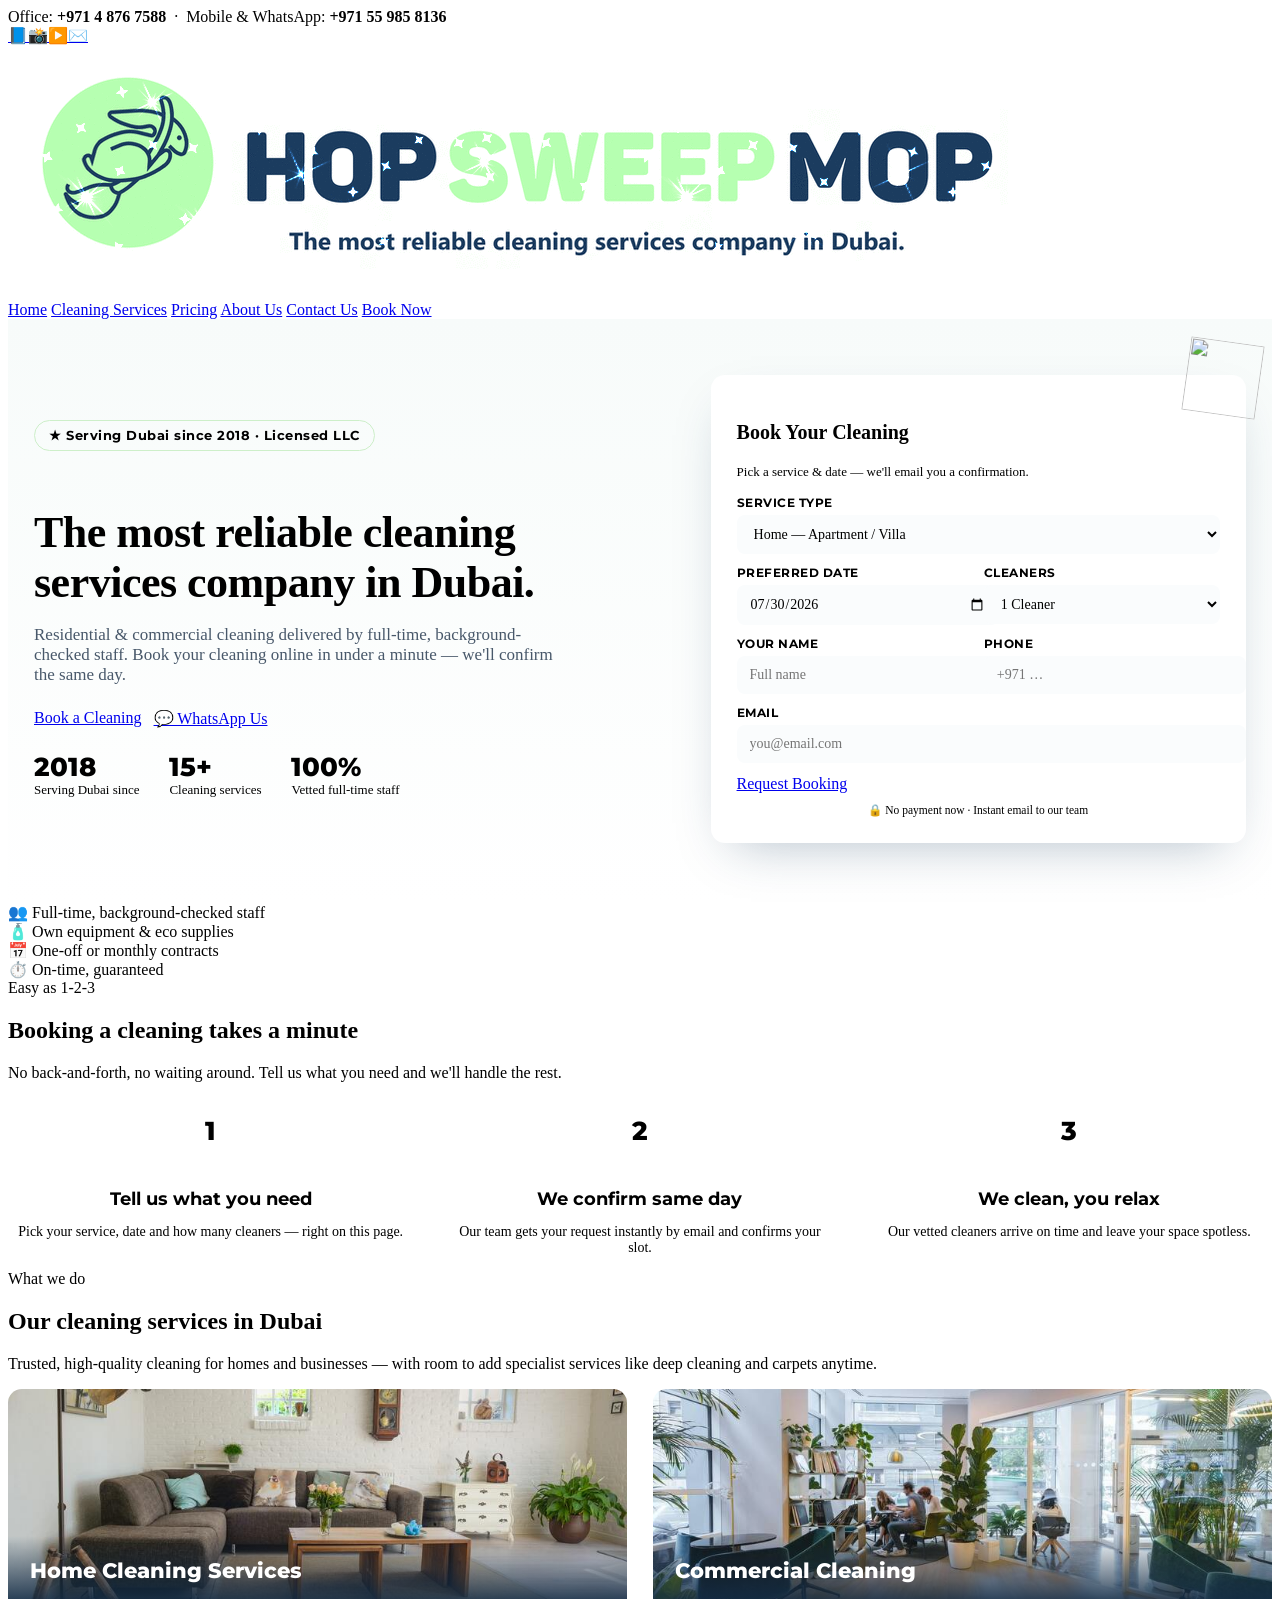
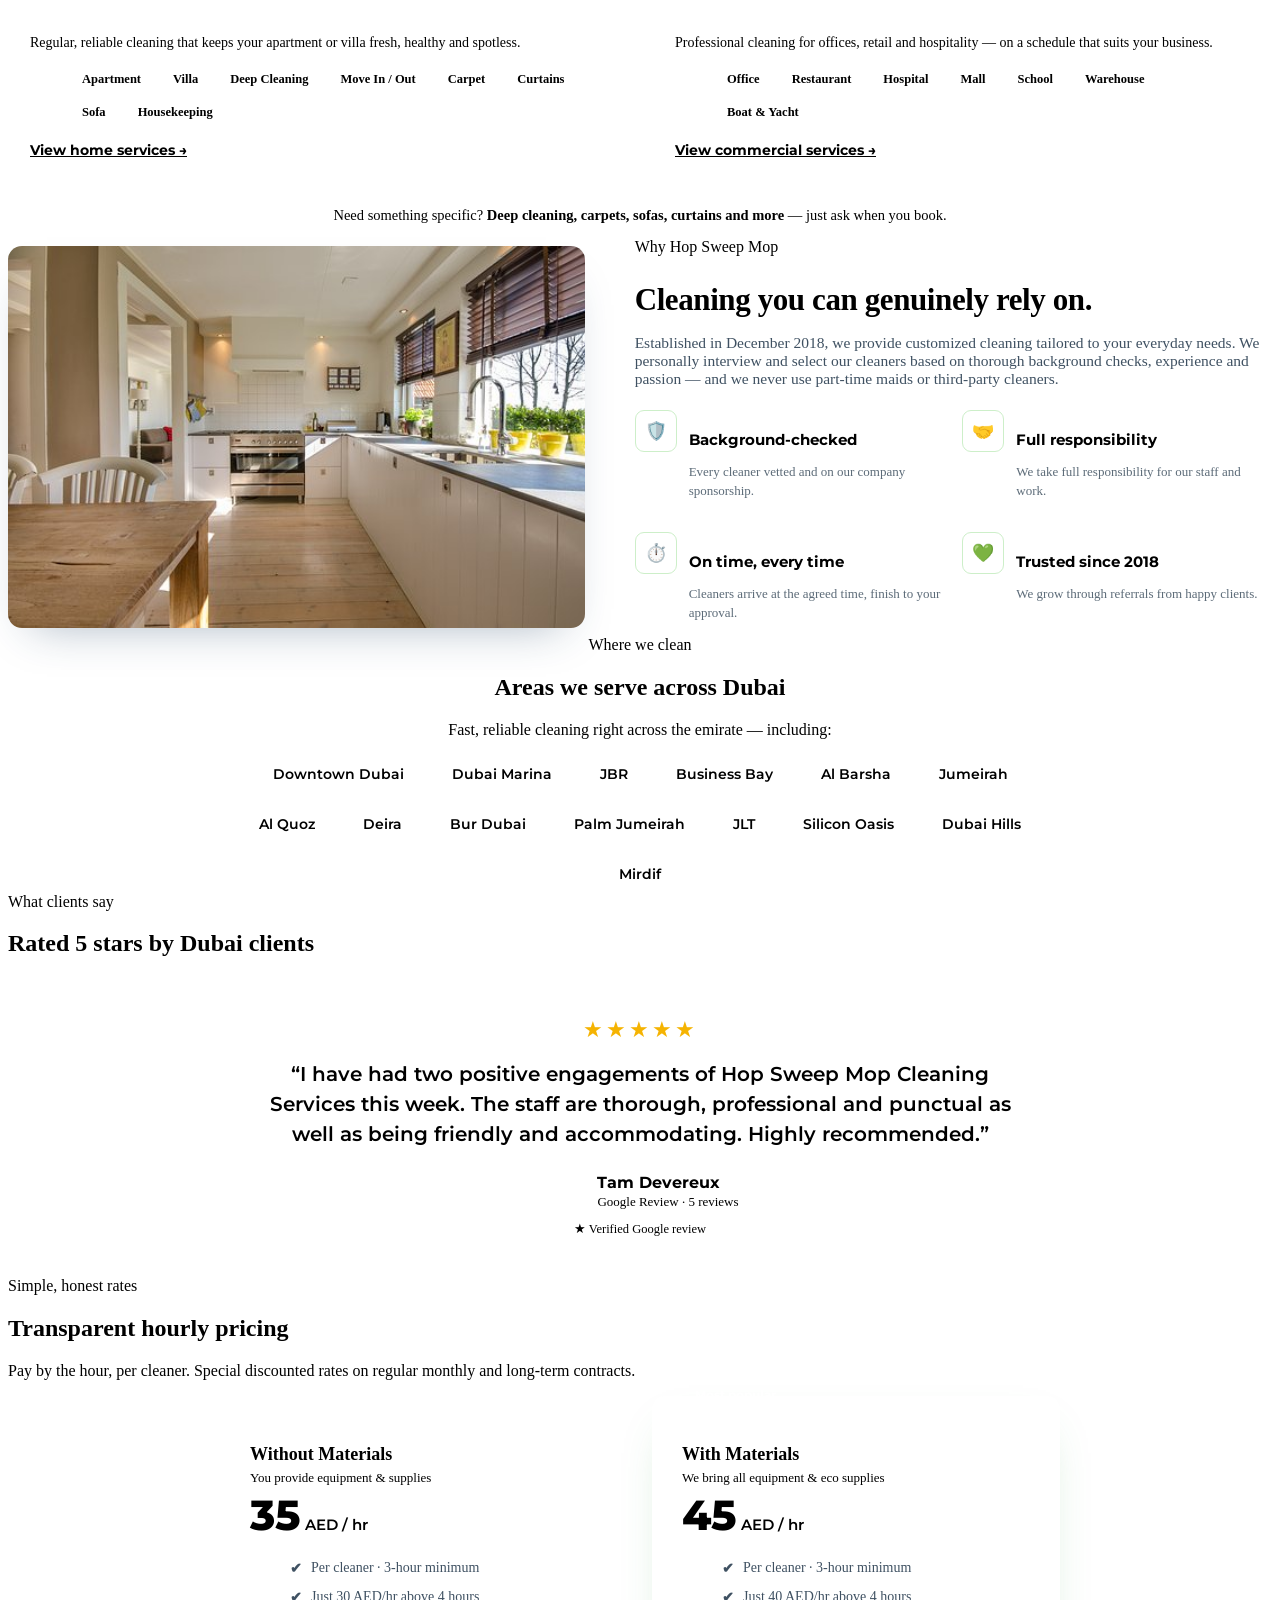
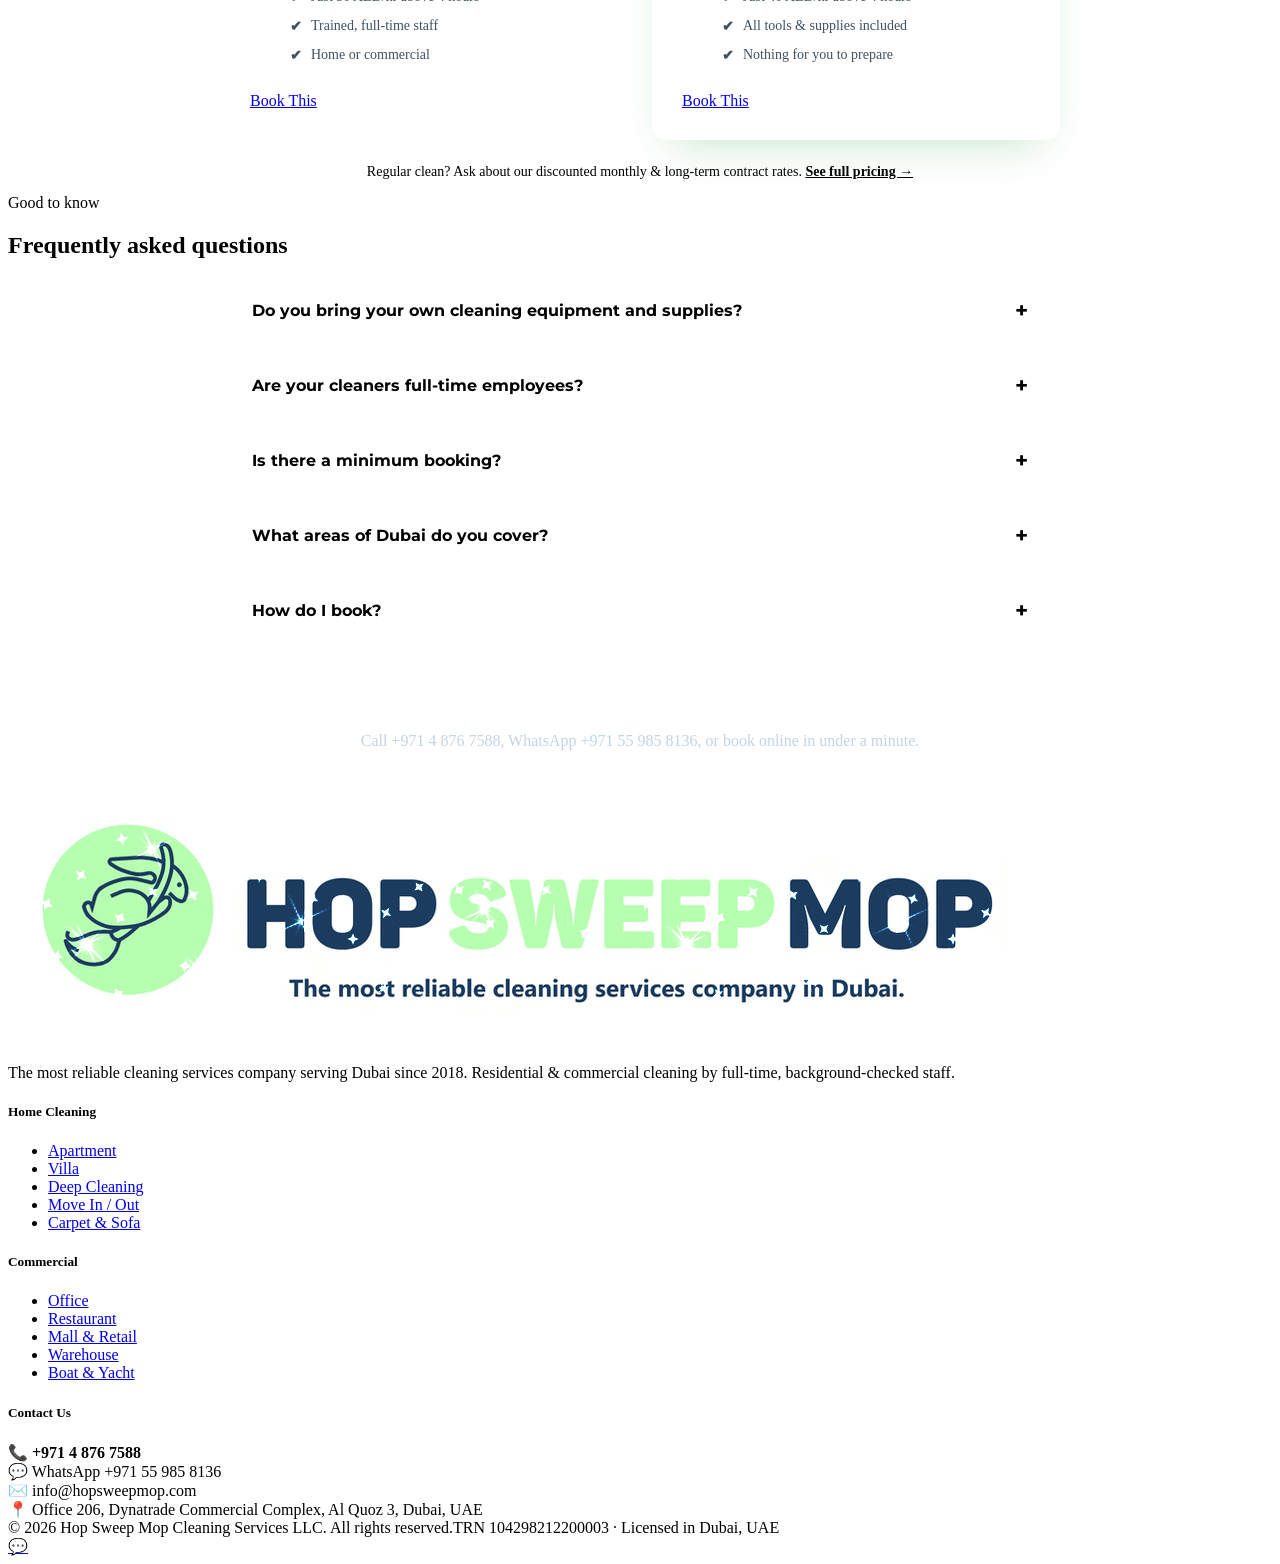
==== commit fef23a9c: "update index.html" ====
--- a/index.html
+++ b/index.html
@@ -3,73 +3,27 @@
 <head>
 <meta charset="UTF-8">
 <meta name="viewport" content="width=device-width, initial-scale=1.0">
-<title>Hop Sweep Mop Cleaning Services LLC — Dubai</title>
-<link rel="preconnect" href="https://fonts.googleapis.com">
-<link rel="preconnect" href="https://fonts.gstatic.com" crossorigin>
+<title>Hop Sweep Mop Cleaning Services LLC — Reliable Cleaning in Dubai</title>
+<meta name="description" content="Dubai's most reliable residential & commercial cleaning company since 2018. Full-time, background-checked staff. Book your cleaning online in under a minute.">
+<link rel="preconnect" href="https://fonts.googleapis.com"><link rel="preconnect" href="https://fonts.gstatic.com" crossorigin>
 <link href="https://fonts.googleapis.com/css2?family=Montserrat:wght@500;600;700;800&family=Open+Sans:wght@400;500;600;700&display=swap" rel="stylesheet">
+<link rel="stylesheet" href="style.css">
 <style>
-:root{
-  --navy:#1B3C5F;
-  --navy-d:#132c46;
-  --green:#B6FFB1;
-  --green-mid:#7ed67a;
-  --green-deep:#3ca34a;
-  --ink:#2b2b2b;
-  --muted:#667380;
-  --line:#e7ecf0;
-  --soft:#f5f8fa;
-  --soft-green:#eefcec;
-}
-*{margin:0;padding:0;box-sizing:border-box}
-html{scroll-behavior:smooth}
-body{font-family:'Open Sans',-apple-system,Segoe UI,Roboto,sans-serif;color:var(--ink);background:#fff;line-height:1.65;-webkit-font-smoothing:antialiased}
-h1,h2,h3,h4,h5,.mont{font-family:'Montserrat',sans-serif}
-.wrap{max-width:1180px;margin:0 auto;padding:0 26px}
-a{text-decoration:none;color:inherit}
-.btn{display:inline-flex;align-items:center;gap:8px;font-family:'Montserrat';font-weight:700;font-size:14px;letter-spacing:.3px;padding:13px 26px;border-radius:8px;cursor:pointer;transition:.18s;border:none}
-.btn-navy{background:var(--navy);color:#fff}
-.btn-navy:hover{background:var(--navy-d);transform:translateY(-1px)}
-.btn-green{background:var(--green-deep);color:#fff}
-.btn-green:hover{background:#2f8c3d;transform:translateY(-1px)}
-.btn-out{background:#fff;color:var(--navy);border:1.5px solid var(--navy)}
-.btn-out:hover{background:var(--navy);color:#fff}
-
-/* Topbar */
-.topbar{background:var(--navy);color:#dfe8f0;font-size:13.5px}
-.topbar .wrap{display:flex;justify-content:space-between;align-items:center;height:40px}
-.topbar b{color:#fff;font-weight:600}
-.topbar .soc a{margin-left:14px;color:#cfe0ef;font-size:15px}
-.topbar .soc a:hover{color:var(--green)}
-
-/* Header */
-header.site{position:sticky;top:0;z-index:40;background:#fff;border-bottom:1px solid var(--line)}
-header.site .wrap{display:flex;align-items:center;justify-content:space-between;height:84px}
-.logo img{height:52px;display:block}
-nav.menu{display:flex;gap:26px;align-items:center;font-family:'Montserrat';font-weight:600;font-size:13.5px;letter-spacing:.6px;text-transform:uppercase;color:var(--navy)}
-nav.menu a{color:var(--navy);position:relative;padding:4px 0}
-nav.menu a.active{color:var(--green-deep)}
-nav.menu a:hover{color:var(--green-deep)}
-nav.menu a.active:after{content:"";position:absolute;left:0;right:0;bottom:-4px;height:2px;background:var(--green-deep)}
-
 /* Hero */
-.hero{background:linear-gradient(180deg,#f7fbfa 0%,#ffffff 100%);position:relative;overflow:hidden;border-bottom:1px solid var(--line)}
+.hero{background:linear-gradient(180deg,#f7fbfa,#fff);position:relative;overflow:hidden;border-bottom:1px solid var(--line)}
 .hero:before{content:"";position:absolute;top:-120px;right:-120px;width:420px;height:420px;border-radius:50%;background:var(--green);opacity:.35}
 .hero:after{content:"";position:absolute;bottom:-90px;left:-90px;width:260px;height:260px;border-radius:50%;background:var(--green);opacity:.22}
-.hero .wrap{position:relative;display:grid;grid-template-columns:1.08fr .92fr;gap:48px;align-items:center;padding:58px 26px 62px}
+.hero .wrap{position:relative;display:grid;grid-template-columns:1.08fr .92fr;gap:48px;align-items:center;padding:56px 26px 60px}
 .tag{display:inline-flex;align-items:center;gap:8px;background:var(--soft-green);color:var(--green-deep);font-family:'Montserrat';font-weight:700;font-size:12.5px;letter-spacing:.5px;padding:7px 14px;border-radius:30px;margin-bottom:20px;border:1px solid #cdefc9}
 .hero h1{font-size:44px;line-height:1.14;font-weight:800;color:var(--navy);letter-spacing:-.5px;margin-bottom:16px}
 .hero h1 span{color:var(--green-deep)}
 .hero p.lead{font-size:17px;color:#48586a;max-width:520px;margin-bottom:24px}
 .hero-cta{display:flex;gap:12px;flex-wrap:wrap;margin-bottom:26px}
-.hero-cta .btn-green{background:#25D366}
-.hero-cta .btn-green:hover{background:#1eb457}
 .stats{display:flex;gap:30px;flex-wrap:wrap}
 .stats .s b{font-family:'Montserrat';display:block;font-size:26px;font-weight:800;color:var(--navy);line-height:1}
 .stats .s span{font-size:13px;color:var(--muted)}
-
-/* booking card */
-.book{background:#fff;border-radius:14px;padding:26px;box-shadow:0 20px 50px -22px rgba(27,60,95,.35);border:1px solid var(--line)}
-.book .bh{display:flex;align-items:center;gap:10px;margin-bottom:4px}
+.book{background:#fff;border-radius:14px;padding:26px;box-shadow:0 20px 50px -22px rgba(27,60,95,.35);border:1px solid var(--line);position:relative}
+.book .masc{position:absolute;top:-34px;right:-14px;width:74px;height:74px;transform:rotate(8deg)}
 .book h3{font-size:20px;font-weight:800;color:var(--navy)}
 .book .sub{font-size:13px;color:var(--muted);margin-bottom:16px}
 .field{margin-bottom:12px}
@@ -79,20 +33,14 @@
 .two{display:grid;grid-template-columns:1fr 1fr;gap:11px}
 .book .btn-navy{width:100%;justify-content:center;margin-top:5px}
 .book .note{text-align:center;font-size:11.5px;color:var(--muted);margin-top:10px}
-
-/* strip */
-.strip{background:var(--navy);color:#fff}
-.strip .wrap{display:flex;justify-content:space-between;gap:18px;flex-wrap:wrap;padding:18px 26px}
-.strip .i{display:flex;align-items:center;gap:11px;font-size:14px;font-weight:600;color:#eaf1f8}
-.strip .i .ic{font-size:20px}
-
-/* sections */
-section{padding:72px 0}
-.sh{text-align:center;max-width:640px;margin:0 auto 46px}
-.eyebrow{font-family:'Montserrat';color:var(--green-deep);font-weight:700;font-size:12.5px;letter-spacing:1.6px;text-transform:uppercase;margin-bottom:10px}
-.sh h2{font-size:33px;font-weight:800;color:var(--navy);letter-spacing:-.4px;line-height:1.15;margin-bottom:12px}
-.sh p{color:var(--muted);font-size:16px}
-
+/* how */
+.how{background:#fff}
+.steps{display:grid;grid-template-columns:repeat(3,1fr);gap:24px;position:relative}
+.step{text-align:center;padding:0 10px;position:relative}
+.step .n{width:66px;height:66px;margin:0 auto 16px;border-radius:50%;background:var(--soft-green);border:2px solid var(--green-mid);color:var(--green-deep);font-family:'Montserrat';font-weight:800;font-size:26px;display:flex;align-items:center;justify-content:center;position:relative;z-index:2}
+.step h4{font-family:'Montserrat';font-size:18px;font-weight:700;color:var(--navy);margin-bottom:6px}
+.step p{font-size:14px;color:var(--muted)}
+.steps:before{content:"";position:absolute;top:33px;left:16%;right:16%;height:2px;background:repeating-linear-gradient(90deg,var(--green-mid) 0 8px,transparent 8px 16px);z-index:1}
 /* services */
 .svc-grid{display:grid;grid-template-columns:1fr 1fr;gap:26px}
 .scard{border:1px solid var(--line);border-radius:14px;overflow:hidden;background:#fff;transition:.2s}
@@ -101,15 +49,15 @@
 .scard .ph .lab{position:absolute;left:0;bottom:0;right:0;background:linear-gradient(transparent,rgba(19,44,70,.86));color:#fff;padding:22px 22px 16px;font-family:'Montserrat';font-weight:800;font-size:21px}
 .scard .bd{padding:22px}
 .scard .bd p{font-size:14px;color:var(--muted);margin-bottom:14px}
-.scard ul{list-style:none;display:flex;flex-wrap:wrap;gap:8px}
+.scard ul{list-style:none;display:flex;flex-wrap:wrap;gap:8px;margin-bottom:16px}
 .scard ul li{font-size:12.5px;font-weight:600;color:var(--navy);background:var(--soft);border:1px solid var(--line);padding:5px 12px;border-radius:20px}
+.scard a.more{font-family:'Montserrat';font-weight:700;font-size:13.5px;color:var(--green-deep)}
 .svc-note{text-align:center;margin-top:26px;color:var(--muted);font-size:14.5px}
 .svc-note b{color:var(--green-deep)}
-
 /* why */
 .why{background:var(--soft-green)}
 .why .wrap{display:grid;grid-template-columns:.95fr 1.05fr;gap:50px;align-items:center}
-.why img{width:100%;border-radius:14px;box-shadow:0 20px 44px -24px rgba(27,60,95,.4);display:block}
+.why img.wp{width:100%;border-radius:14px;box-shadow:0 20px 44px -24px rgba(27,60,95,.4);display:block}
 .why h2{font-size:31px;font-weight:800;color:var(--navy);margin-bottom:14px;letter-spacing:-.4px;line-height:1.18}
 .why .intro{color:#3f5162;font-size:15.5px;margin-bottom:22px}
 .wl{display:grid;grid-template-columns:1fr 1fr;gap:18px}
@@ -117,10 +65,14 @@
 .wl .w .ic{flex:0 0 auto;width:40px;height:40px;border-radius:9px;background:#fff;border:1px solid #cdefc9;color:var(--green-deep);display:flex;align-items:center;justify-content:center;font-size:18px}
 .wl .w h4{font-family:'Montserrat';font-size:15px;font-weight:700;color:var(--navy);margin-bottom:2px}
 .wl .w p{font-size:13px;color:#5c6b78;line-height:1.5}
-
+/* areas */
+.areas{background:#fff;text-align:center}
+.area-chips{display:flex;flex-wrap:wrap;gap:12px;justify-content:center;max-width:820px;margin:0 auto}
+.area-chips span{font-family:'Montserrat';font-weight:600;font-size:14px;color:var(--navy);background:var(--soft);border:1px solid var(--line);padding:10px 18px;border-radius:30px}
+.area-chips span:hover{background:var(--soft-green);border-color:var(--green-mid)}
 /* review */
-.review{background:#fff}
-.rev-card{max-width:760px;margin:0 auto;text-align:center;border:1px solid var(--line);border-radius:16px;padding:40px 40px 36px;background:var(--soft);position:relative}
+.review{background:var(--soft)}
+.rev-card{max-width:760px;margin:0 auto;text-align:center;border:1px solid var(--line);border-radius:16px;padding:40px;background:#fff}
 .rev-card .stars{color:#f5b301;font-size:22px;letter-spacing:3px;margin-bottom:16px}
 .rev-card q{font-family:'Montserrat';font-size:20px;font-weight:600;color:var(--navy);line-height:1.5;display:block;margin-bottom:20px}
 .rev-card .who{display:flex;align-items:center;justify-content:center;gap:12px}
@@ -128,13 +80,12 @@
 .rev-card .who b{display:block;color:var(--navy);font-family:'Montserrat'}
 .rev-card .who span{font-size:13px;color:var(--muted)}
 .gbadge{margin-top:8px;font-size:12.5px;color:var(--muted)}
-
-/* pricing */
-.pricing{background:var(--soft)}
+/* pricing teaser */
+.pricing{background:#fff}
 .pg{display:grid;grid-template-columns:1fr 1fr;gap:24px;max-width:840px;margin:0 auto}
 .pc{background:#fff;border:1.5px solid var(--line);border-radius:14px;padding:30px;position:relative}
 .pc.feat{border-color:var(--green-mid);box-shadow:0 20px 44px -22px rgba(60,163,74,.35)}
-.pc .ptag{position:absolute;top:-13px;left:30px;background:var(--green-deep);color:#fff;font-family:'Montserrat';font-size:11.5px;font-weight:700;padding:5px 13px;border-radius:20px;letter-spacing:.4px}
+.pc .ptag{position:absolute;top:-13px;left:30px;background:var(--green-deep);color:#fff;font-family:'Montserrat';font-size:11.5px;font-weight:700;padding:5px 13px;border-radius:20px}
 .pc h3{font-size:18px;color:var(--navy);font-weight:800;margin-bottom:5px}
 .pc .from{font-size:13px;color:var(--muted);margin-bottom:8px}
 .pc .amt{font-family:'Montserrat';font-size:42px;font-weight:800;color:var(--navy);line-height:1}
@@ -144,53 +95,45 @@
 .pc ul li .c{color:var(--green-deep);font-weight:800}
 .pc .btn{width:100%;justify-content:center}
 .pnote{text-align:center;color:var(--muted);font-size:14px;margin-top:24px}
-
+/* faq */
+.faq{background:var(--soft)}
+.faq-list{max-width:820px;margin:0 auto}
+.qa{background:#fff;border:1px solid var(--line);border-radius:10px;margin-bottom:12px;padding:18px 22px}
+.qa summary{font-family:'Montserrat';font-weight:700;color:var(--navy);font-size:15.5px;cursor:pointer;list-style:none;display:flex;justify-content:space-between;align-items:center}
+.qa summary::-webkit-details-marker{display:none}
+.qa summary:after{content:"+";color:var(--green-deep);font-size:22px;font-weight:700}
+.qa[open] summary:after{content:"–"}
+.qa p{margin-top:12px;color:#5c6b78;font-size:14.5px}
 /* cta */
-.cta{background:var(--navy);color:#fff;text-align:center}
+.cta{background:var(--navy);color:#fff;text-align:center;position:relative;overflow:hidden}
+.cta .masc{position:absolute;left:6%;top:50%;transform:translateY(-50%) rotate(-10deg);width:120px;opacity:.9}
 .cta h2{font-size:31px;font-weight:800;margin-bottom:10px}
 .cta p{color:#c3d4e4;font-size:16px;margin-bottom:24px}
-.cta .btn{background:#25D366;color:#fff}
-.cta .btn:hover{background:#1eb457}
-
-/* footer */
-footer{background:var(--navy-d);color:#a9bccd;padding:56px 0 24px;font-size:14px}
-.fg{display:grid;grid-template-columns:1.5fr 1fr 1fr 1.2fr;gap:34px;padding-bottom:34px;border-bottom:1px solid rgba(255,255,255,.1)}
-footer img.flogo{height:46px;margin-bottom:14px;filter:brightness(1.1)}
-footer p.d{color:#93aabd;line-height:1.7;font-size:13.5px}
-footer h5{font-family:'Montserrat';color:#fff;font-size:14px;font-weight:700;margin-bottom:14px;text-transform:uppercase;letter-spacing:.5px}
-footer ul{list-style:none}
-footer ul li{margin-bottom:9px}
-footer ul li a:hover{color:var(--green)}
-.fc div{margin-bottom:10px;color:#c3d4e4}
-.fc b{color:#fff}
-.fb{display:flex;justify-content:space-between;padding-top:20px;font-size:12.5px;color:#7d95a8;flex-wrap:wrap;gap:6px}
+.cta .btn{background:var(--wa);color:#fff}.cta .btn:hover{background:#1eb457}
 @media(max-width:900px){
  .hero .wrap,.why .wrap,.svc-grid,.pg{grid-template-columns:1fr}
- nav.menu,.topbar{display:none}
- .hero h1{font-size:33px}
- .why img{max-height:280px;object-fit:cover}
- .fg{grid-template-columns:1fr 1fr}
+ .steps{grid-template-columns:1fr;gap:28px}.steps:before{display:none}
+ .hero h1{font-size:33px}.why img.wp{max-height:280px;object-fit:cover}
+ .fg{grid-template-columns:1fr 1fr}.cta .masc{display:none}
 }
 </style>
 </head>
 <body>
 
-<!-- Topbar -->
 <div class="topbar"><div class="wrap">
   <div>Office: <b>+971 4 876 7588</b> &nbsp;·&nbsp; Mobile & WhatsApp: <b>+971 55 985 8136</b></div>
   <div class="soc"><a href="#">📘</a><a href="#">📸</a><a href="#">▶️</a><a href="#">✉️</a></div>
 </div></div>
 
-<!-- Header -->
 <header class="site"><div class="wrap">
-  <a class="logo" href="#"><img src="assets/hsm-sparkling-clean-text-under_7.gif" alt="Hop Sweep Mop Cleaning Services LLC"></a>
+  <a class="logo" href="index.html"><img src="assets/hsm-sparkling-clean-text-under_7.gif" alt="Hop Sweep Mop Cleaning Services LLC"></a>
   <nav class="menu">
-    <a href="#" class="active">Home</a>
-    <a href="#services">Cleaning Services</a>
-    <a href="#pricing">Pricing</a>
-    <a href="#contact">Contact Us</a>
-    <a href="#why">About Us</a>
-    <a class="btn btn-navy" href="#book" style="text-transform:none;color:#fff">Book Now</a>
+    <a href="index.html" class="active">Home</a>
+    <a href="services.html">Cleaning Services</a>
+    <a href="pricing.html">Pricing</a>
+    <a href="about.html">About Us</a>
+    <a href="contact.html">Contact Us</a>
+    <a href="contact.html" class="navbtn">Book Now</a>
   </nav>
 </div></header>
 
@@ -201,8 +144,8 @@
     <h1>The most reliable <span>cleaning services</span> company in Dubai.</h1>
     <p class="lead">Residential & commercial cleaning delivered by full-time, background-checked staff. Book your cleaning online in under a minute — we'll confirm the same day.</p>
     <div class="hero-cta">
-      <a class="btn btn-navy" href="#book">Book a Cleaning</a>
-      <a class="btn btn-green" href="#">💬 WhatsApp Us</a>
+      <a class="btn btn-navy btn-lg" href="#book">Book a Cleaning</a>
+      <a class="btn btn-wa btn-lg" href="#">💬 WhatsApp Us</a>
     </div>
     <div class="stats">
       <div class="s"><b>2018</b><span>Serving Dubai since</span></div>
@@ -211,7 +154,8 @@
     </div>
   </div>
   <div class="book" id="book">
-    <div class="bh"><h3>Book Your Cleaning</h3></div>
+    <img class="masc" src="assets/mascot.png" alt="">
+    <h3>Book Your Cleaning</h3>
     <p class="sub">Pick a service & date — we'll email you a confirmation.</p>
     <div class="field"><label>Service Type</label>
       <select><option>Home — Apartment / Villa</option><option>Deep Cleaning</option><option>Move In / Move Out</option><option>Carpet / Sofa / Curtains</option><option>Commercial — Office</option><option>Commercial — Other</option></select></div>
@@ -229,7 +173,6 @@
   </div>
 </div></section>
 
-<!-- strip -->
 <div class="strip"><div class="wrap">
   <div class="i"><span class="ic">👥</span> Full-time, background-checked staff</div>
   <div class="i"><span class="ic">🧴</span> Own equipment & eco supplies</div>
@@ -237,8 +180,22 @@
   <div class="i"><span class="ic">⏱️</span> On-time, guaranteed</div>
 </div></div>
 
+<!-- How it works -->
+<section class="how"><div class="wrap">
+  <div class="sh">
+    <div class="eyebrow">Easy as 1-2-3</div>
+    <h2>Booking a cleaning takes a minute</h2>
+    <p>No back-and-forth, no waiting around. Tell us what you need and we'll handle the rest.</p>
+  </div>
+  <div class="steps">
+    <div class="step"><div class="n">1</div><h4>Tell us what you need</h4><p>Pick your service, date and how many cleaners — right on this page.</p></div>
+    <div class="step"><div class="n">2</div><h4>We confirm same day</h4><p>Our team gets your request instantly by email and confirms your slot.</p></div>
+    <div class="step"><div class="n">3</div><h4>We clean, you relax</h4><p>Our vetted cleaners arrive on time and leave your space spotless.</p></div>
+  </div>
+</div></section>
+
 <!-- services -->
-<section id="services"><div class="wrap">
+<section id="services" style="background:var(--soft)"><div class="wrap">
   <div class="sh">
     <div class="eyebrow">What we do</div>
     <h2>Our cleaning services in Dubai</h2>
@@ -250,6 +207,7 @@
       <div class="bd">
         <p>Regular, reliable cleaning that keeps your apartment or villa fresh, healthy and spotless.</p>
         <ul><li>Apartment</li><li>Villa</li><li>Deep Cleaning</li><li>Move In / Out</li><li>Carpet</li><li>Curtains</li><li>Sofa</li><li>Housekeeping</li></ul>
+        <a class="more" href="services.html">View home services →</a>
       </div>
     </div>
     <div class="scard">
@@ -257,6 +215,7 @@
       <div class="bd">
         <p>Professional cleaning for offices, retail and hospitality — on a schedule that suits your business.</p>
         <ul><li>Office</li><li>Restaurant</li><li>Hospital</li><li>Mall</li><li>School</li><li>Warehouse</li><li>Boat & Yacht</li></ul>
+        <a class="more" href="services.html">View commercial services →</a>
       </div>
     </div>
   </div>
@@ -265,7 +224,7 @@
 
 <!-- why -->
 <section class="why" id="why"><div class="wrap">
-  <img src="assets/cleaning-house-kitchen_1.jpg" alt="Professional home cleaning in Dubai">
+  <img class="wp" src="assets/cleaning-house-kitchen_1.jpg" alt="Professional home cleaning in Dubai">
   <div>
     <div class="eyebrow">Why Hop Sweep Mop</div>
     <h2>Cleaning you can genuinely rely on.</h2>
@@ -279,85 +238,75 @@
   </div>
 </div></section>
 
+<!-- areas -->
+<section class="areas"><div class="wrap">
+  <div class="sh"><div class="eyebrow">Where we clean</div><h2>Areas we serve across Dubai</h2><p>Fast, reliable cleaning right across the emirate — including:</p></div>
+  <div class="area-chips">
+    <span>Downtown Dubai</span><span>Dubai Marina</span><span>JBR</span><span>Business Bay</span><span>Al Barsha</span><span>Jumeirah</span><span>Al Quoz</span><span>Deira</span><span>Bur Dubai</span><span>Palm Jumeirah</span><span>JLT</span><span>Silicon Oasis</span><span>Dubai Hills</span><span>Mirdif</span>
+  </div>
+</div></section>
+
 <!-- review -->
 <section class="review"><div class="wrap">
-  <div class="sh">
-    <div class="eyebrow">What clients say</div>
-    <h2>Rated 5 stars by Dubai clients</h2>
-  </div>
+  <div class="sh"><div class="eyebrow">What clients say</div><h2>Rated 5 stars by Dubai clients</h2></div>
   <div class="rev-card">
     <div class="stars">★★★★★</div>
     <q>I have had two positive engagements of Hop Sweep Mop Cleaning Services this week. The staff are thorough, professional and punctual as well as being friendly and accommodating. Highly recommended.</q>
-    <div class="who">
-      <div class="av">TD</div>
-      <div style="text-align:left"><b>Tam Devereux</b><span>Google Review · 5 reviews</span></div>
-    </div>
+    <div class="who"><div class="av">TD</div><div style="text-align:left"><b>Tam Devereux</b><span>Google Review · 5 reviews</span></div></div>
     <div class="gbadge">★ Verified Google review</div>
   </div>
 </div></section>
 
 <!-- pricing -->
 <section class="pricing" id="pricing"><div class="wrap">
-  <div class="sh">
-    <div class="eyebrow">Simple, honest rates</div>
-    <h2>Transparent hourly pricing</h2>
-    <p>Pay by the hour, per cleaner. Special discounted rates on regular monthly and long-term contracts.</p>
-  </div>
+  <div class="sh"><div class="eyebrow">Simple, honest rates</div><h2>Transparent hourly pricing</h2><p>Pay by the hour, per cleaner. Special discounted rates on regular monthly and long-term contracts.</p></div>
   <div class="pg">
     <div class="pc">
-      <h3>Without Materials</h3>
-      <div class="from">You provide equipment & supplies</div>
+      <h3>Without Materials</h3><div class="from">You provide equipment & supplies</div>
       <div class="amt">35<span> AED / hr</span></div>
-      <ul>
-        <li><span class="c">✔</span> Per cleaner · 3-hour minimum</li>
-        <li><span class="c">✔</span> Just 30 AED/hr above 4 hours</li>
-        <li><span class="c">✔</span> Trained, full-time staff</li>
-        <li><span class="c">✔</span> Home or commercial</li>
-      </ul>
-      <a class="btn btn-out" href="#book">Book This</a>
+      <ul><li><span class="c">✔</span> Per cleaner · 3-hour minimum</li><li><span class="c">✔</span> Just 30 AED/hr above 4 hours</li><li><span class="c">✔</span> Trained, full-time staff</li><li><span class="c">✔</span> Home or commercial</li></ul>
+      <a class="btn btn-out" href="contact.html">Book This</a>
     </div>
     <div class="pc feat">
       <span class="ptag">Most popular</span>
-      <h3>With Materials</h3>
-      <div class="from">We bring all equipment & eco supplies</div>
+      <h3>With Materials</h3><div class="from">We bring all equipment & eco supplies</div>
       <div class="amt">45<span> AED / hr</span></div>
-      <ul>
-        <li><span class="c">✔</span> Per cleaner · 3-hour minimum</li>
-        <li><span class="c">✔</span> Just 40 AED/hr above 4 hours</li>
-        <li><span class="c">✔</span> All tools & supplies included</li>
-        <li><span class="c">✔</span> Nothing for you to prepare</li>
-      </ul>
-      <a class="btn btn-navy" href="#book">Book This</a>
-    </div>
-  </div>
-  <p class="pnote">Regular clean? Ask about our discounted monthly & long-term contract rates.</p>
+      <ul><li><span class="c">✔</span> Per cleaner · 3-hour minimum</li><li><span class="c">✔</span> Just 40 AED/hr above 4 hours</li><li><span class="c">✔</span> All tools & supplies included</li><li><span class="c">✔</span> Nothing for you to prepare</li></ul>
+      <a class="btn btn-navy" href="contact.html">Book This</a>
+    </div>
+  </div>
+  <p class="pnote">Regular clean? Ask about our discounted monthly & long-term contract rates. <a href="pricing.html" style="color:var(--green-deep);font-weight:700">See full pricing →</a></p>
+</div></section>
+
+<!-- faq -->
+<section class="faq"><div class="wrap">
+  <div class="sh"><div class="eyebrow">Good to know</div><h2>Frequently asked questions</h2></div>
+  <div class="faq-list">
+    <details class="qa"><summary>Do you bring your own cleaning equipment and supplies?</summary><p>Yes — choose our "with materials" option and our team brings everything, including eco-friendly supplies. Prefer to use your own? Our "without materials" rate is a little lower.</p></details>
+    <details class="qa"><summary>Are your cleaners full-time employees?</summary><p>Absolutely. We hire full-time, background-checked staff on our own company sponsorship. We never use part-time maids or third-party cleaners, so you always know who's in your space.</p></details>
+    <details class="qa"><summary>Is there a minimum booking?</summary><p>Yes, a 3-hour minimum per cleaner. Above 4 hours the hourly rate drops. For regular jobs we offer discounted monthly and long-term contract rates.</p></details>
+    <details class="qa"><summary>What areas of Dubai do you cover?</summary><p>We serve all of Dubai — from Downtown, Marina and Business Bay to Al Quoz, Jumeirah, Mirdif and beyond. If you're in Dubai, we can help.</p></details>
+    <details class="qa"><summary>How do I book?</summary><p>Use the booking form on this page, call us on +971 4 876 7588, or WhatsApp +971 55 985 8136. We confirm your slot the same day.</p></details>
+  </div>
 </div></section>
 
 <!-- cta -->
 <section class="cta" id="contact"><div class="wrap">
+  <img class="masc" src="assets/mascot.png" alt="">
   <h2>Ready for a spotless space?</h2>
   <p>Call +971 4 876 7588, WhatsApp +971 55 985 8136, or book online in under a minute.</p>
-  <a class="btn" href="#book">Book Your Cleaning</a>
-</div></section>
-
-<!-- footer -->
+  <a class="btn btn-lg" href="#book">Book Your Cleaning</a>
+</div></section>
+
 <footer><div class="wrap">
   <div class="fg">
-    <div>
-      <img class="flogo" src="assets/hsm-sparkling-clean-text-under_7.gif" alt="Hop Sweep Mop">
-      <p class="d">The most reliable cleaning services company serving Dubai since 2018. Residential & commercial cleaning by full-time, background-checked staff.</p>
-    </div>
-    <div><h5>Home Cleaning</h5><ul><li><a href="#">Apartment</a></li><li><a href="#">Villa</a></li><li><a href="#">Deep Cleaning</a></li><li><a href="#">Move In / Out</a></li><li><a href="#">Carpet & Sofa</a></li></ul></div>
-    <div><h5>Commercial</h5><ul><li><a href="#">Office</a></li><li><a href="#">Restaurant</a></li><li><a href="#">Mall & Retail</a></li><li><a href="#">Warehouse</a></li><li><a href="#">Boat & Yacht</a></li></ul></div>
-    <div class="fc"><h5>Contact Us</h5>
-      <div><b>📞 +971 4 876 7588</b></div>
-      <div>💬 WhatsApp +971 55 985 8136</div>
-      <div>✉️ info@hopsweepmop.com</div>
-      <div>📍 Office 206, Dynatrade Commercial Complex, Al Quoz 3, Dubai, UAE</div>
-    </div>
+    <div><img class="flogo" src="assets/hsm-sparkling-clean-text-under_7.gif" alt="Hop Sweep Mop"><p class="d">The most reliable cleaning services company serving Dubai since 2018. Residential & commercial cleaning by full-time, background-checked staff.</p></div>
+    <div><h5>Home Cleaning</h5><ul><li><a href="services.html">Apartment</a></li><li><a href="services.html">Villa</a></li><li><a href="services.html">Deep Cleaning</a></li><li><a href="services.html">Move In / Out</a></li><li><a href="services.html">Carpet & Sofa</a></li></ul></div>
+    <div><h5>Commercial</h5><ul><li><a href="services.html">Office</a></li><li><a href="services.html">Restaurant</a></li><li><a href="services.html">Mall & Retail</a></li><li><a href="services.html">Warehouse</a></li><li><a href="services.html">Boat & Yacht</a></li></ul></div>
+    <div class="fc"><h5>Contact Us</h5><div><b>📞 +971 4 876 7588</b></div><div>💬 WhatsApp +971 55 985 8136</div><div>✉️ info@hopsweepmop.com</div><div>📍 Office 206, Dynatrade Commercial Complex, Al Quoz 3, Dubai, UAE</div></div>
   </div>
   <div class="fb"><span>© 2026 Hop Sweep Mop Cleaning Services LLC. All rights reserved.</span><span>TRN 104298212200003 · Licensed in Dubai, UAE</span></div>
 </div></footer>
-
+<a class="wafloat" href="#" title="WhatsApp us">💬</a>
 </body>
 </html>
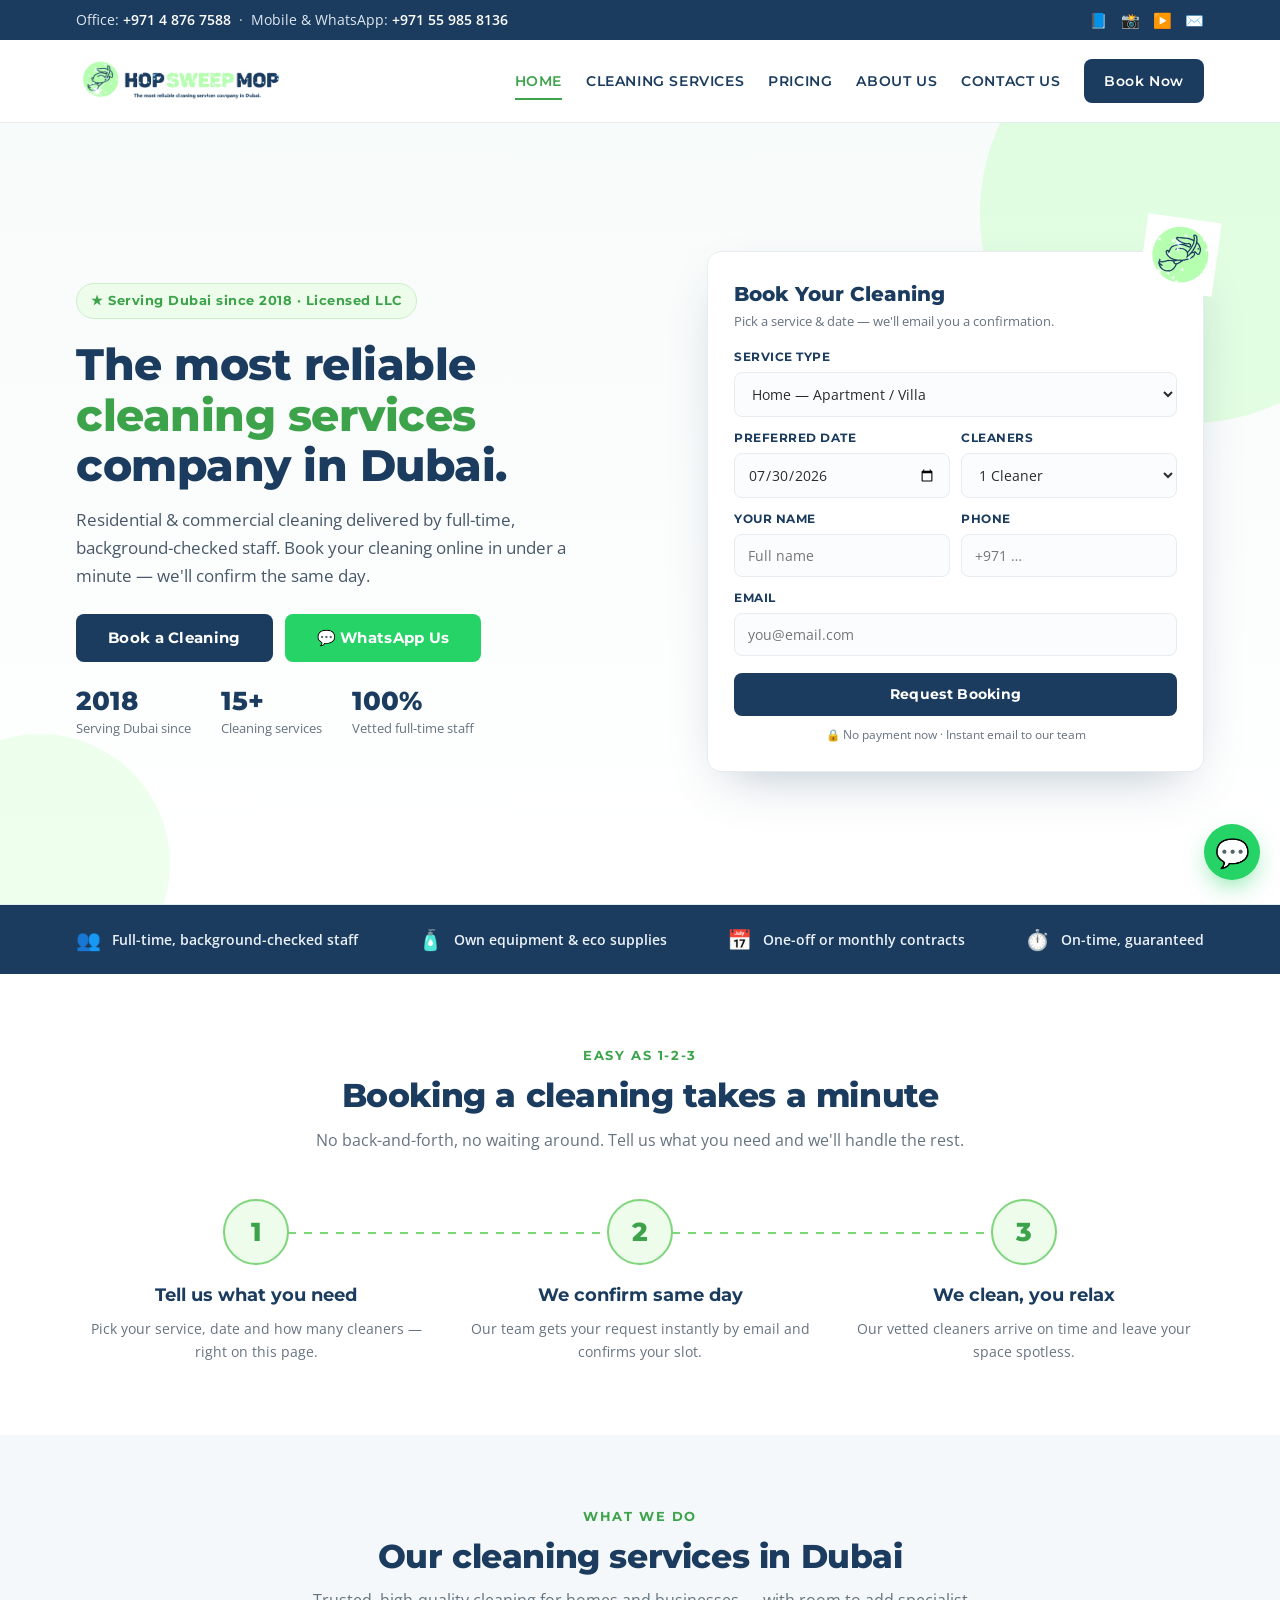
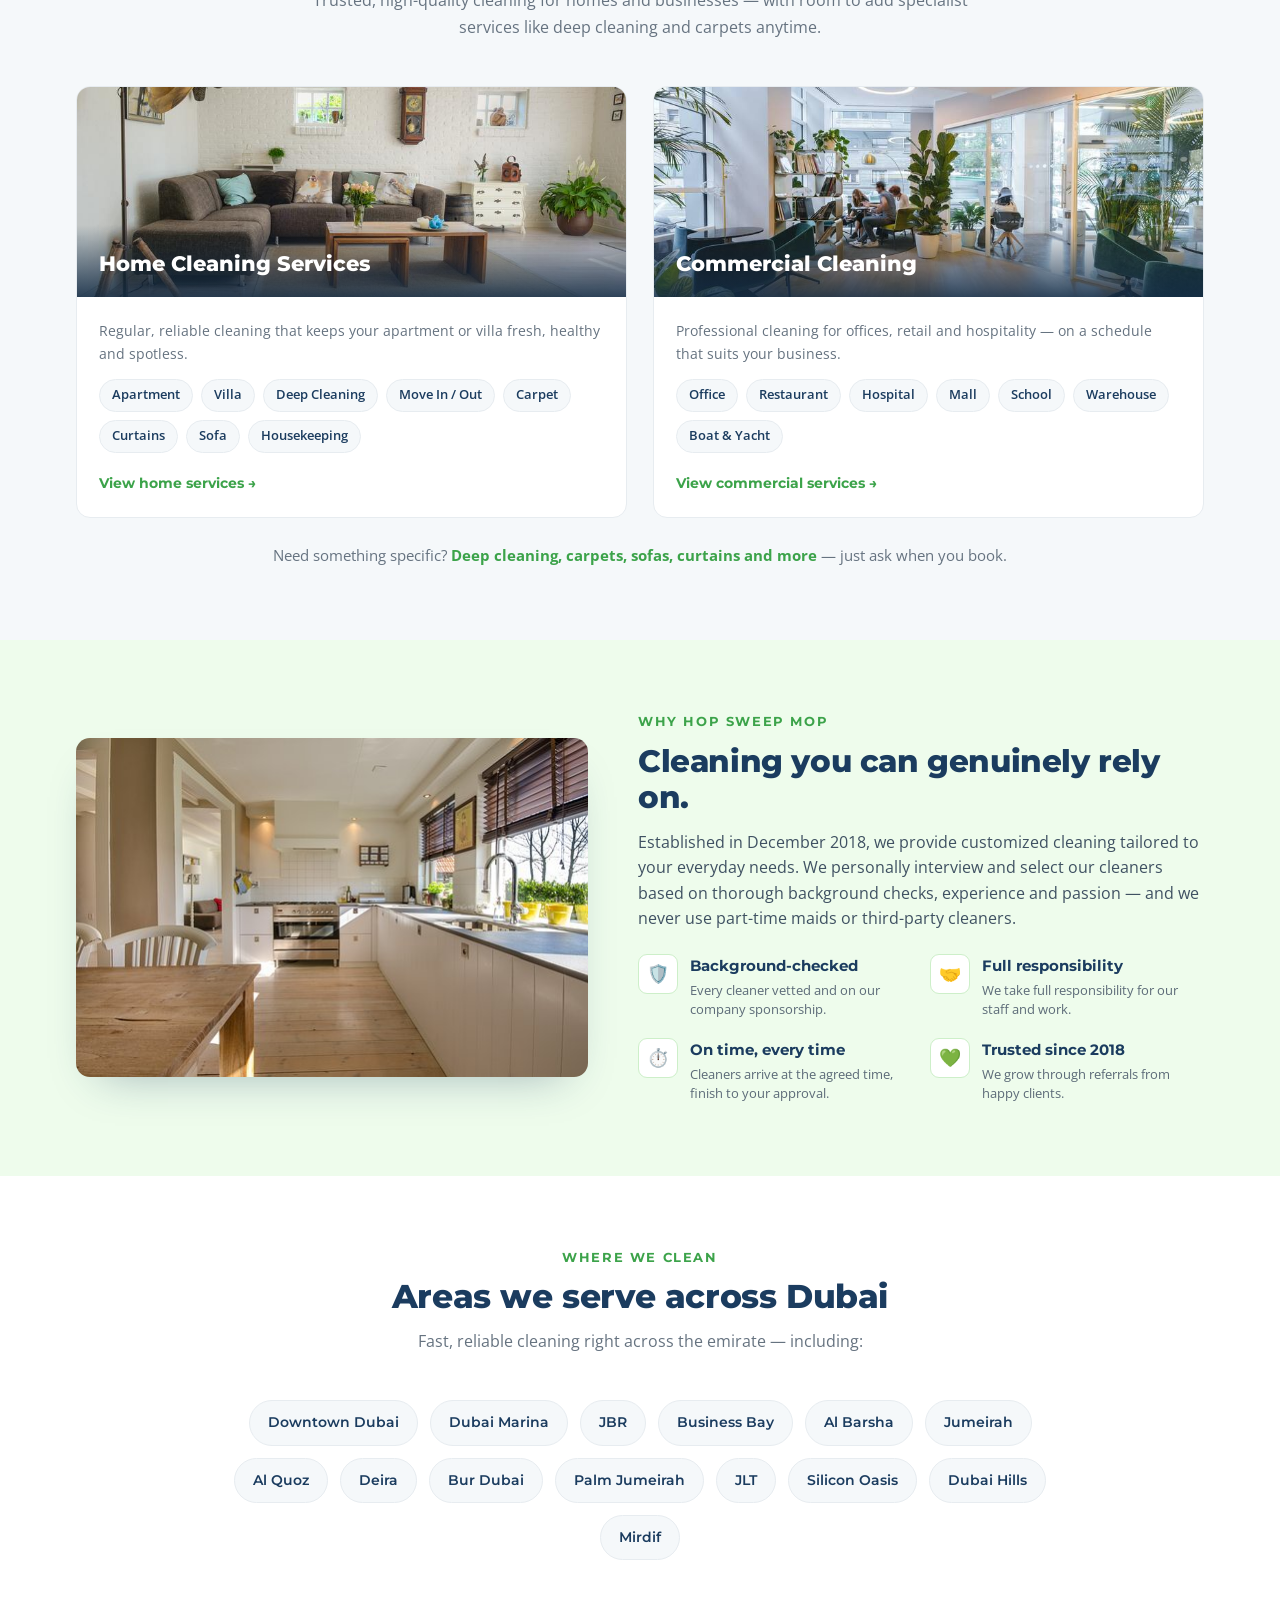
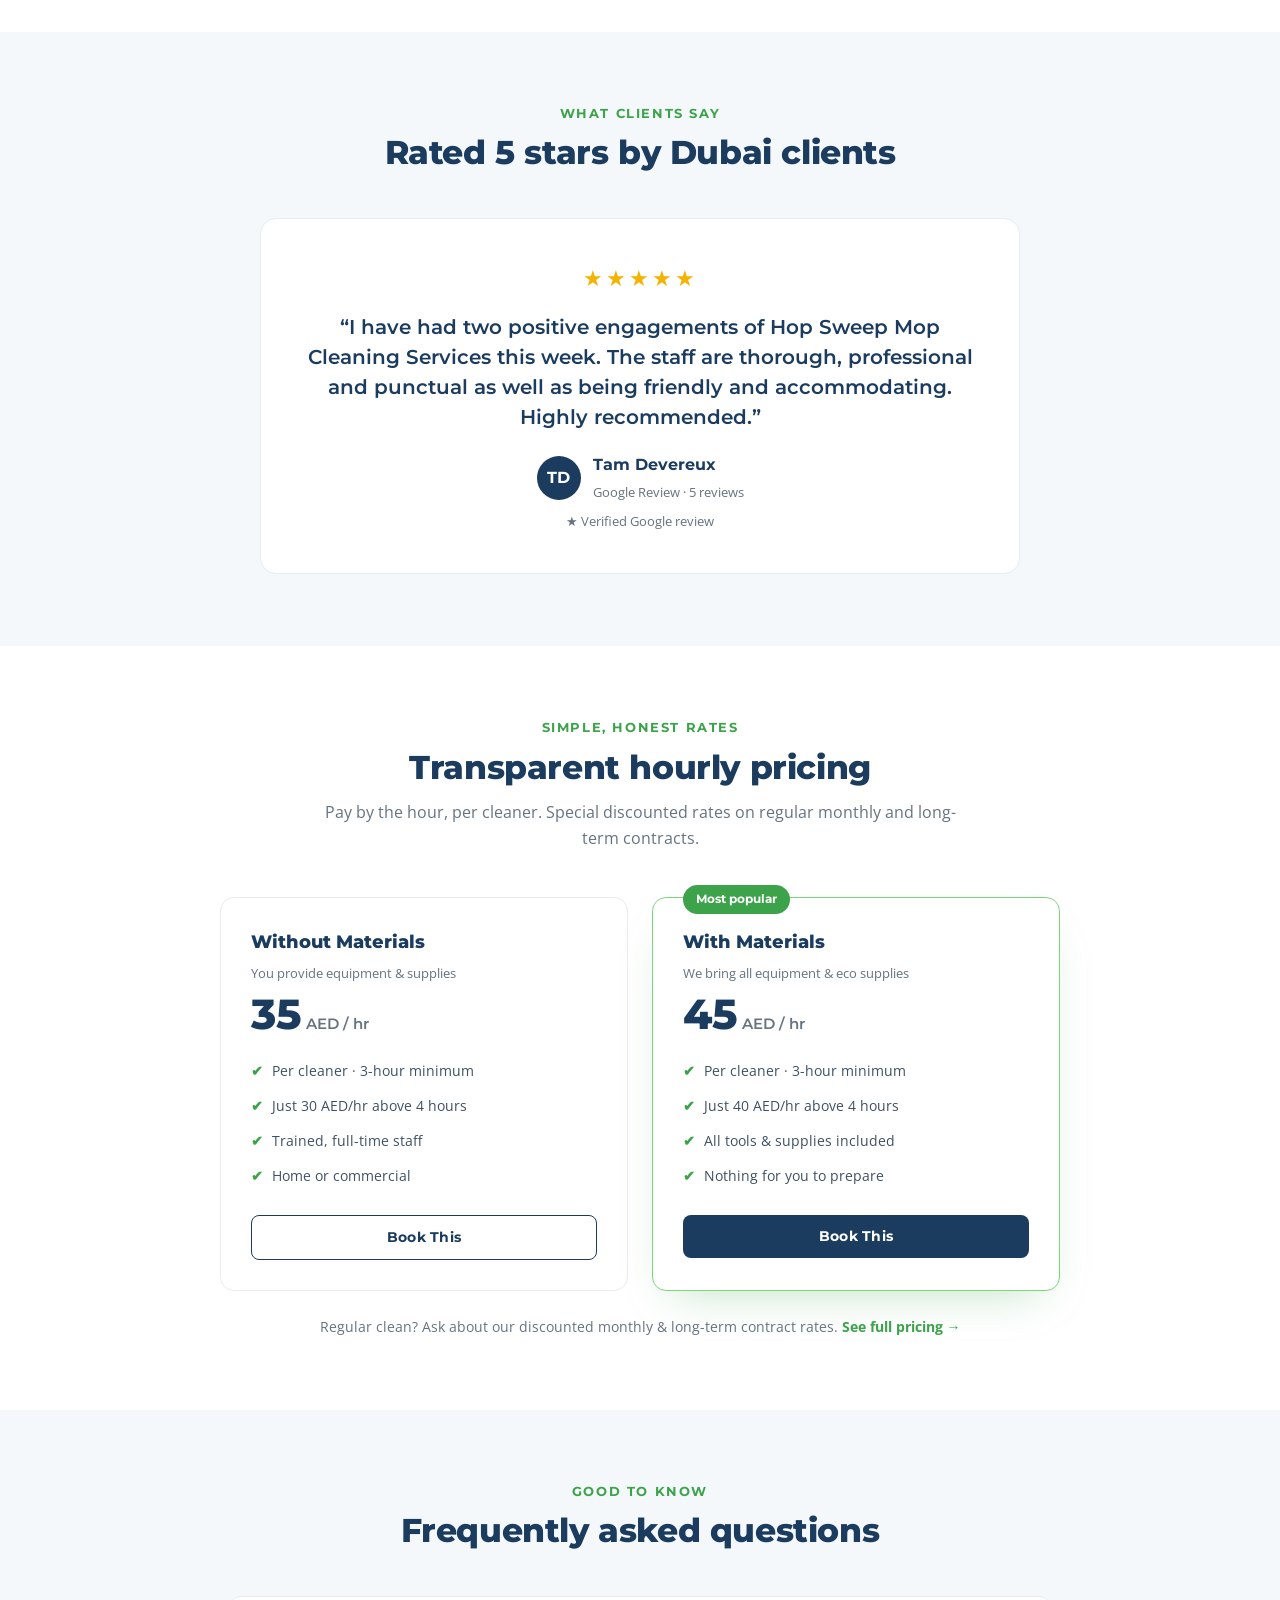
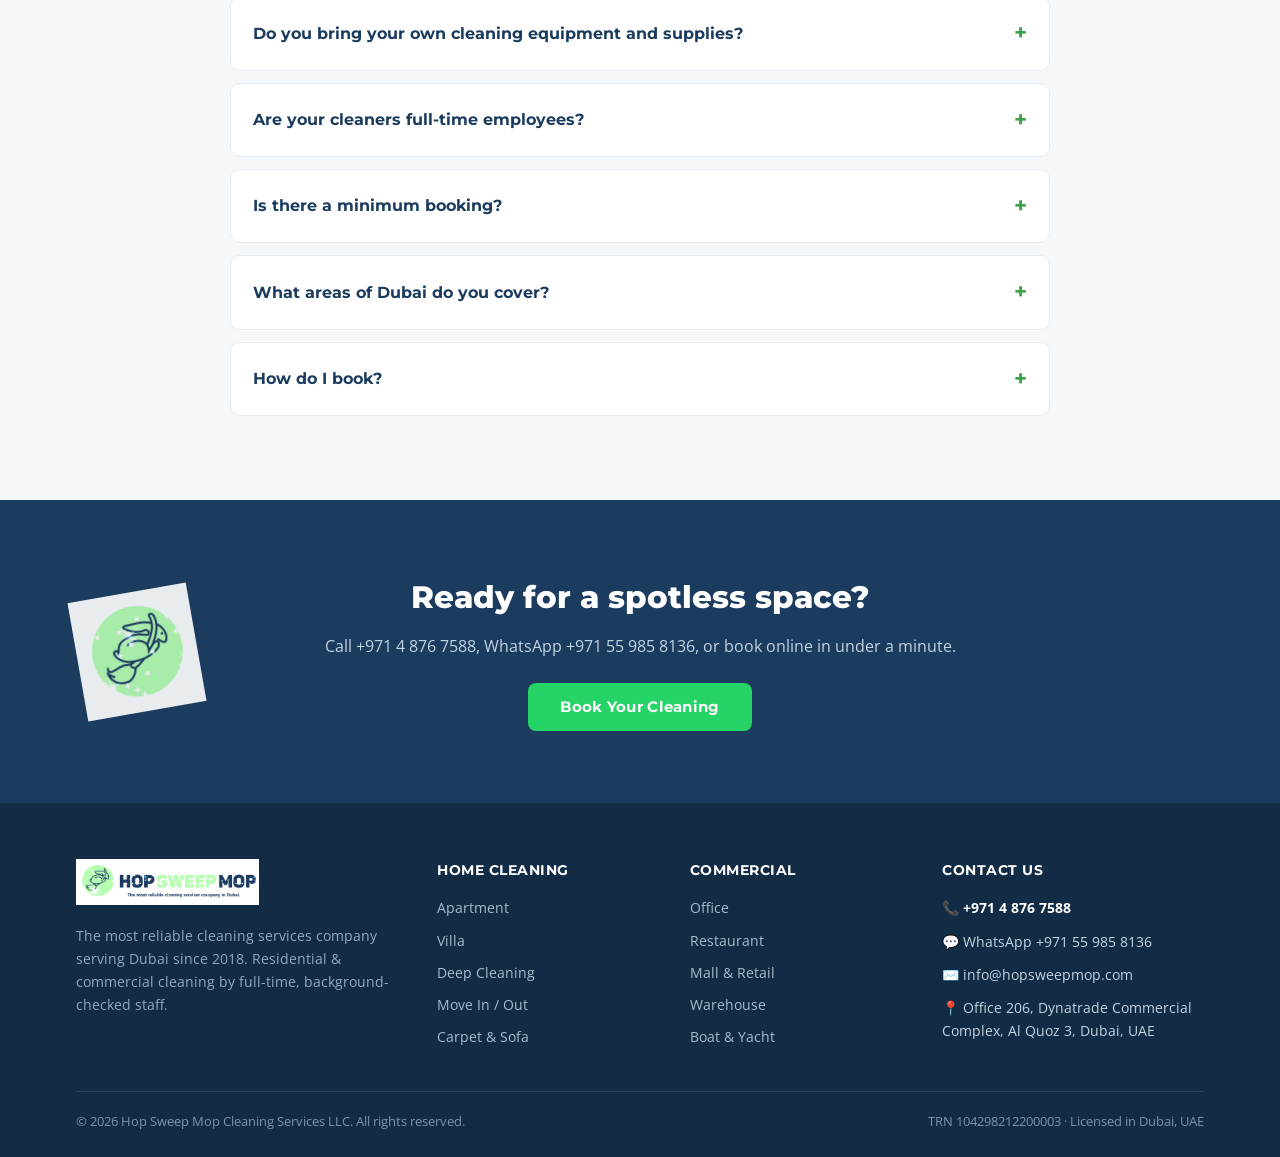
==== commit 40d08273: "update index.html" ====
--- a/index.html
+++ b/index.html
@@ -129,11 +129,11 @@
   <a class="logo" href="index.html"><img src="assets/hsm-sparkling-clean-text-under_7.gif" alt="Hop Sweep Mop Cleaning Services LLC"></a>
   <nav class="menu">
     <a href="index.html" class="active">Home</a>
-    <a href="services.html">Cleaning Services</a>
-    <a href="pricing.html">Pricing</a>
-    <a href="about.html">About Us</a>
-    <a href="contact.html">Contact Us</a>
-    <a href="contact.html" class="navbtn">Book Now</a>
+    <a href="cleaning-services.html">Cleaning Services</a>
+    <a href="cleaning-pricing.html">Pricing</a>
+    <a href="about-cleaning.html">About Us</a>
+    <a href="contact-cleaning.html">Contact Us</a>
+    <a href="contact-cleaning.html" class="navbtn">Book Now</a>
   </nav>
 </div></header>
 
@@ -207,7 +207,7 @@
       <div class="bd">
         <p>Regular, reliable cleaning that keeps your apartment or villa fresh, healthy and spotless.</p>
         <ul><li>Apartment</li><li>Villa</li><li>Deep Cleaning</li><li>Move In / Out</li><li>Carpet</li><li>Curtains</li><li>Sofa</li><li>Housekeeping</li></ul>
-        <a class="more" href="services.html">View home services →</a>
+        <a class="more" href="cleaning-services.html">View home services →</a>
       </div>
     </div>
     <div class="scard">
@@ -215,7 +215,7 @@
       <div class="bd">
         <p>Professional cleaning for offices, retail and hospitality — on a schedule that suits your business.</p>
         <ul><li>Office</li><li>Restaurant</li><li>Hospital</li><li>Mall</li><li>School</li><li>Warehouse</li><li>Boat & Yacht</li></ul>
-        <a class="more" href="services.html">View commercial services →</a>
+        <a class="more" href="cleaning-services.html">View commercial services →</a>
       </div>
     </div>
   </div>
@@ -265,17 +265,17 @@
       <h3>Without Materials</h3><div class="from">You provide equipment & supplies</div>
       <div class="amt">35<span> AED / hr</span></div>
       <ul><li><span class="c">✔</span> Per cleaner · 3-hour minimum</li><li><span class="c">✔</span> Just 30 AED/hr above 4 hours</li><li><span class="c">✔</span> Trained, full-time staff</li><li><span class="c">✔</span> Home or commercial</li></ul>
-      <a class="btn btn-out" href="contact.html">Book This</a>
+      <a class="btn btn-out" href="contact-cleaning.html">Book This</a>
     </div>
     <div class="pc feat">
       <span class="ptag">Most popular</span>
       <h3>With Materials</h3><div class="from">We bring all equipment & eco supplies</div>
       <div class="amt">45<span> AED / hr</span></div>
       <ul><li><span class="c">✔</span> Per cleaner · 3-hour minimum</li><li><span class="c">✔</span> Just 40 AED/hr above 4 hours</li><li><span class="c">✔</span> All tools & supplies included</li><li><span class="c">✔</span> Nothing for you to prepare</li></ul>
-      <a class="btn btn-navy" href="contact.html">Book This</a>
-    </div>
-  </div>
-  <p class="pnote">Regular clean? Ask about our discounted monthly & long-term contract rates. <a href="pricing.html" style="color:var(--green-deep);font-weight:700">See full pricing →</a></p>
+      <a class="btn btn-navy" href="contact-cleaning.html">Book This</a>
+    </div>
+  </div>
+  <p class="pnote">Regular clean? Ask about our discounted monthly & long-term contract rates. <a href="cleaning-pricing.html" style="color:var(--green-deep);font-weight:700">See full pricing →</a></p>
 </div></section>
 
 <!-- faq -->
@@ -301,8 +301,8 @@
 <footer><div class="wrap">
   <div class="fg">
     <div><img class="flogo" src="assets/hsm-sparkling-clean-text-under_7.gif" alt="Hop Sweep Mop"><p class="d">The most reliable cleaning services company serving Dubai since 2018. Residential & commercial cleaning by full-time, background-checked staff.</p></div>
-    <div><h5>Home Cleaning</h5><ul><li><a href="services.html">Apartment</a></li><li><a href="services.html">Villa</a></li><li><a href="services.html">Deep Cleaning</a></li><li><a href="services.html">Move In / Out</a></li><li><a href="services.html">Carpet & Sofa</a></li></ul></div>
-    <div><h5>Commercial</h5><ul><li><a href="services.html">Office</a></li><li><a href="services.html">Restaurant</a></li><li><a href="services.html">Mall & Retail</a></li><li><a href="services.html">Warehouse</a></li><li><a href="services.html">Boat & Yacht</a></li></ul></div>
+    <div><h5>Home Cleaning</h5><ul><li><a href="cleaning-services.html">Apartment</a></li><li><a href="cleaning-services.html">Villa</a></li><li><a href="cleaning-services.html">Deep Cleaning</a></li><li><a href="cleaning-services.html">Move In / Out</a></li><li><a href="cleaning-services.html">Carpet & Sofa</a></li></ul></div>
+    <div><h5>Commercial</h5><ul><li><a href="cleaning-services.html">Office</a></li><li><a href="cleaning-services.html">Restaurant</a></li><li><a href="cleaning-services.html">Mall & Retail</a></li><li><a href="cleaning-services.html">Warehouse</a></li><li><a href="cleaning-services.html">Boat & Yacht</a></li></ul></div>
     <div class="fc"><h5>Contact Us</h5><div><b>📞 +971 4 876 7588</b></div><div>💬 WhatsApp +971 55 985 8136</div><div>✉️ info@hopsweepmop.com</div><div>📍 Office 206, Dynatrade Commercial Complex, Al Quoz 3, Dubai, UAE</div></div>
   </div>
   <div class="fb"><span>© 2026 Hop Sweep Mop Cleaning Services LLC. All rights reserved.</span><span>TRN 104298212200003 · Licensed in Dubai, UAE</span></div>
--- a/style.css
+++ b/style.css
@@ -0,0 +1,85 @@
+:root{
+  --navy:#1B3C5F; --navy-d:#132c46; --green:#B6FFB1; --green-mid:#7ed67a;
+  --green-deep:#3ca34a; --ink:#2b2b2b; --muted:#667380; --line:#e7ecf0;
+  --soft:#f5f8fa; --soft-green:#eefcec; --wa:#25D366;
+}
+*{margin:0;padding:0;box-sizing:border-box}
+html{scroll-behavior:smooth}
+body{font-family:'Open Sans',-apple-system,Segoe UI,Roboto,sans-serif;color:var(--ink);background:#fff;line-height:1.65;-webkit-font-smoothing:antialiased}
+h1,h2,h3,h4,h5,.mont{font-family:'Montserrat',sans-serif}
+img{max-width:100%}
+.wrap{max-width:1180px;margin:0 auto;padding:0 26px}
+a{text-decoration:none;color:inherit}
+.btn{display:inline-flex;align-items:center;gap:8px;font-family:'Montserrat';font-weight:700;font-size:14px;letter-spacing:.3px;padding:13px 26px;border-radius:8px;cursor:pointer;transition:.18s;border:none;line-height:1.2}
+.btn-navy{background:var(--navy);color:#fff}
+.btn-navy:hover{background:var(--navy-d);transform:translateY(-1px)}
+.btn-green{background:var(--green-deep);color:#fff}
+.btn-green:hover{background:#2f8c3d;transform:translateY(-1px)}
+.btn-wa{background:var(--wa);color:#fff}
+.btn-wa:hover{background:#1eb457;transform:translateY(-1px)}
+.btn-out{background:#fff;color:var(--navy);border:1.5px solid var(--navy)}
+.btn-out:hover{background:var(--navy);color:#fff}
+.btn-lg{padding:15px 32px;font-size:15px}
+
+/* Topbar */
+.topbar{background:var(--navy);color:#dfe8f0;font-size:13.5px}
+.topbar .wrap{display:flex;justify-content:space-between;align-items:center;height:40px}
+.topbar b{color:#fff;font-weight:600}
+.topbar .soc a{margin-left:13px;color:#cfe0ef;font-size:15px}
+.topbar .soc a:hover{color:var(--green)}
+
+/* Header */
+header.site{position:sticky;top:0;z-index:40;background:#fff;border-bottom:1px solid var(--line)}
+header.site .wrap{display:flex;align-items:center;justify-content:space-between;height:82px}
+.logo img{height:52px;display:block}
+nav.menu{display:flex;gap:24px;align-items:center;font-family:'Montserrat';font-weight:600;font-size:13.5px;letter-spacing:.6px;text-transform:uppercase;color:var(--navy)}
+nav.menu a{color:var(--navy);position:relative;padding:4px 0}
+nav.menu a.active,nav.menu a:hover{color:var(--green-deep)}
+nav.menu a.active:after{content:"";position:absolute;left:0;right:0;bottom:-4px;height:2px;background:var(--green-deep)}
+nav.menu a.navbtn{color:#fff !important;padding:11px 20px;border-radius:8px;background:var(--navy);text-transform:none;font-size:13.5px}
+nav.menu a.navbtn:hover{background:var(--navy-d)}
+
+/* generic section */
+section{padding:72px 0}
+.sh{text-align:center;max-width:660px;margin:0 auto 46px}
+.sh.left{text-align:left;margin-left:0}
+.eyebrow{font-family:'Montserrat';color:var(--green-deep);font-weight:700;font-size:12.5px;letter-spacing:1.6px;text-transform:uppercase;margin-bottom:10px}
+.sh h2{font-size:33px;font-weight:800;color:var(--navy);letter-spacing:-.4px;line-height:1.15;margin-bottom:12px}
+.sh p{color:var(--muted);font-size:16px}
+
+/* page hero (inner) */
+.phero{background:linear-gradient(180deg,#f7fbfa,#fff);border-bottom:1px solid var(--line);position:relative;overflow:hidden}
+.phero:before{content:"";position:absolute;top:-100px;right:-80px;width:340px;height:340px;border-radius:50%;background:var(--green);opacity:.3}
+.phero .wrap{position:relative;padding:52px 26px;display:flex;align-items:center;gap:24px}
+.phero img.masc{width:96px;height:96px;flex:0 0 auto}
+.phero h1{font-size:38px;font-weight:800;color:var(--navy);letter-spacing:-.5px;line-height:1.12}
+.phero .crumb{font-size:13.5px;color:var(--muted);margin-top:6px}
+.phero .crumb a:hover{color:var(--green-deep)}
+
+/* strip */
+.strip{background:var(--navy);color:#fff}
+.strip .wrap{display:flex;justify-content:space-between;gap:18px;flex-wrap:wrap;padding:18px 26px}
+.strip .i{display:flex;align-items:center;gap:11px;font-size:14px;font-weight:600;color:#eaf1f8}
+.strip .i .ic{font-size:20px}
+
+/* footer */
+footer{background:var(--navy-d);color:#a9bccd;padding:56px 0 24px;font-size:14px}
+.fg{display:grid;grid-template-columns:1.5fr 1fr 1fr 1.2fr;gap:34px;padding-bottom:34px;border-bottom:1px solid rgba(255,255,255,.1)}
+footer img.flogo{height:46px;margin-bottom:14px}
+footer p.d{color:#93aabd;line-height:1.7;font-size:13.5px}
+footer h5{font-family:'Montserrat';color:#fff;font-size:14px;font-weight:700;margin-bottom:14px;text-transform:uppercase;letter-spacing:.5px}
+footer ul{list-style:none}
+footer ul li{margin-bottom:9px}
+footer ul li a:hover{color:var(--green)}
+.fc div{margin-bottom:10px;color:#c3d4e4}
+.fc b{color:#fff}
+.fb{display:flex;justify-content:space-between;padding-top:20px;font-size:12.5px;color:#7d95a8;flex-wrap:wrap;gap:6px}
+
+/* WhatsApp float */
+.wafloat{position:fixed;right:20px;bottom:20px;width:56px;height:56px;border-radius:50%;background:var(--wa);color:#fff;display:flex;align-items:center;justify-content:center;font-size:28px;box-shadow:0 10px 24px -6px rgba(37,211,102,.6);z-index:60}
+.wafloat:hover{transform:scale(1.06)}
+
+@media(max-width:900px){
+ nav.menu,.topbar{display:none}
+ .phero h1{font-size:29px}
+}
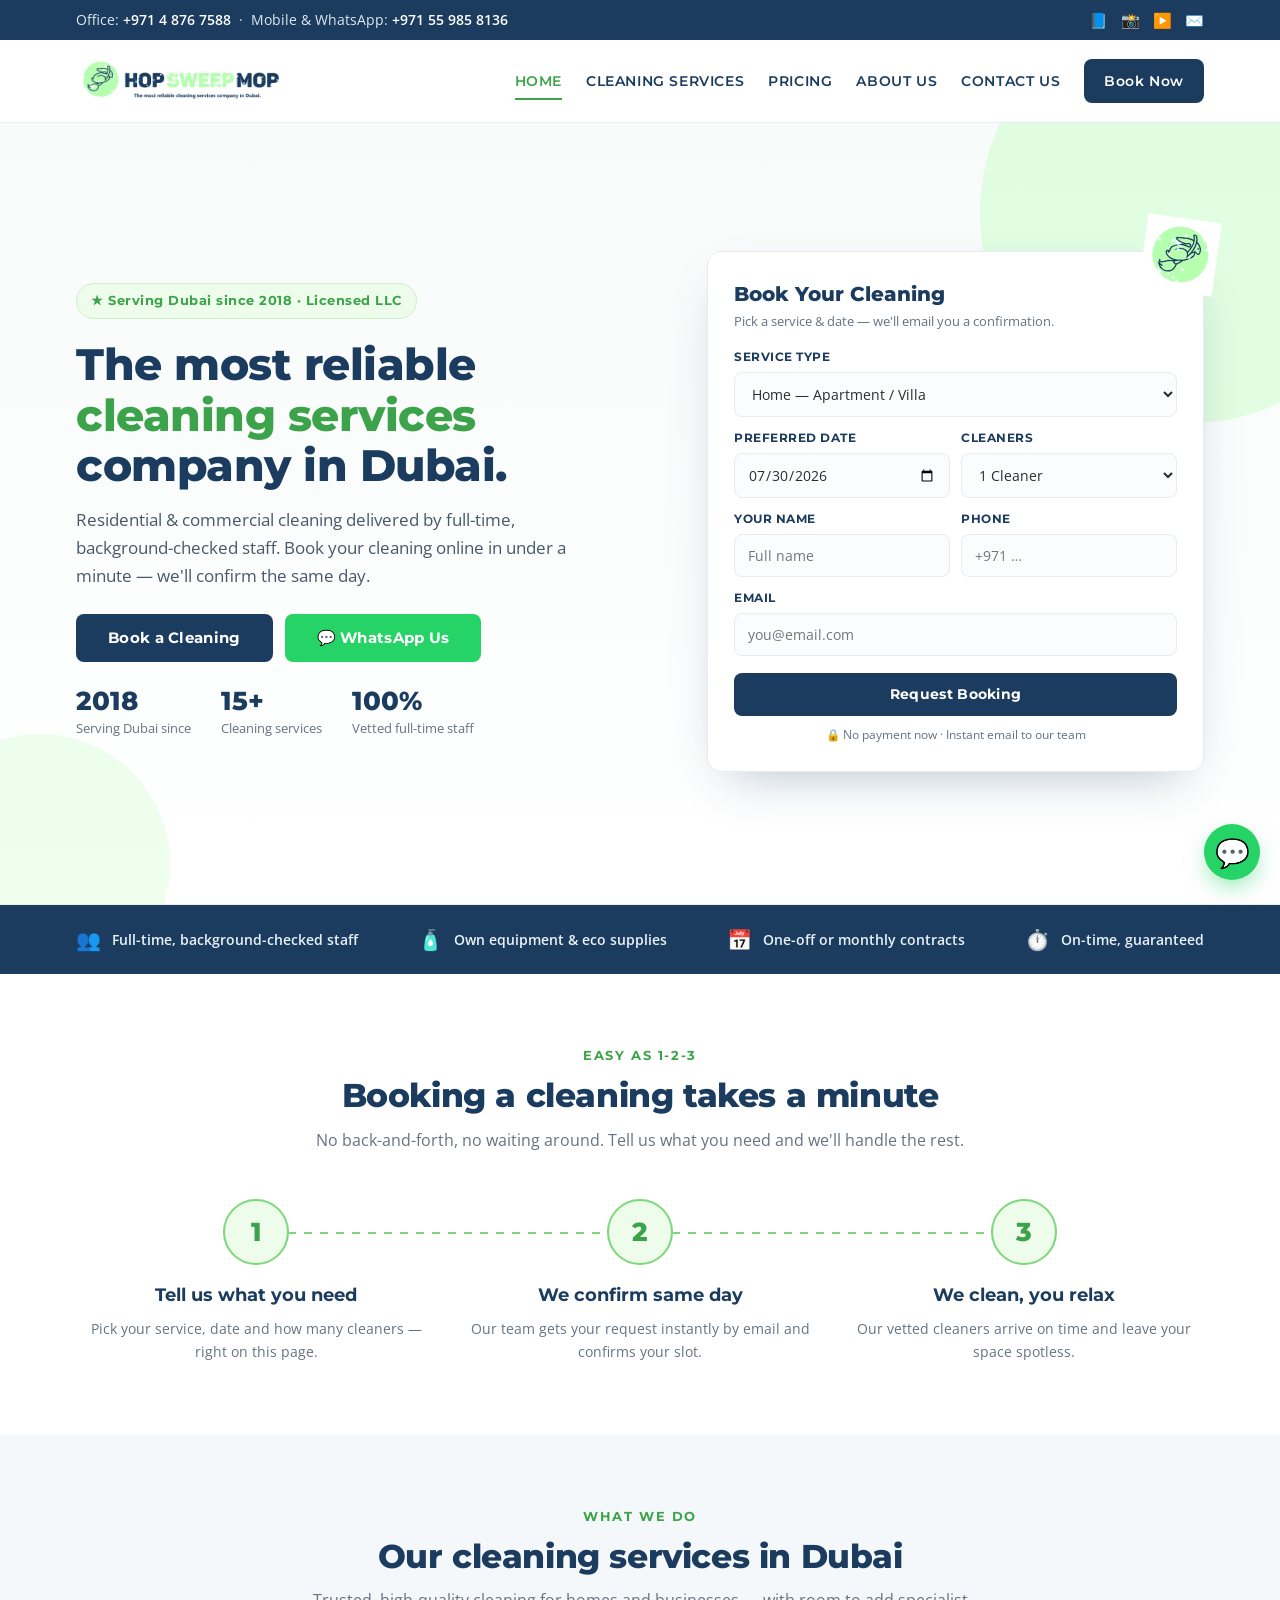
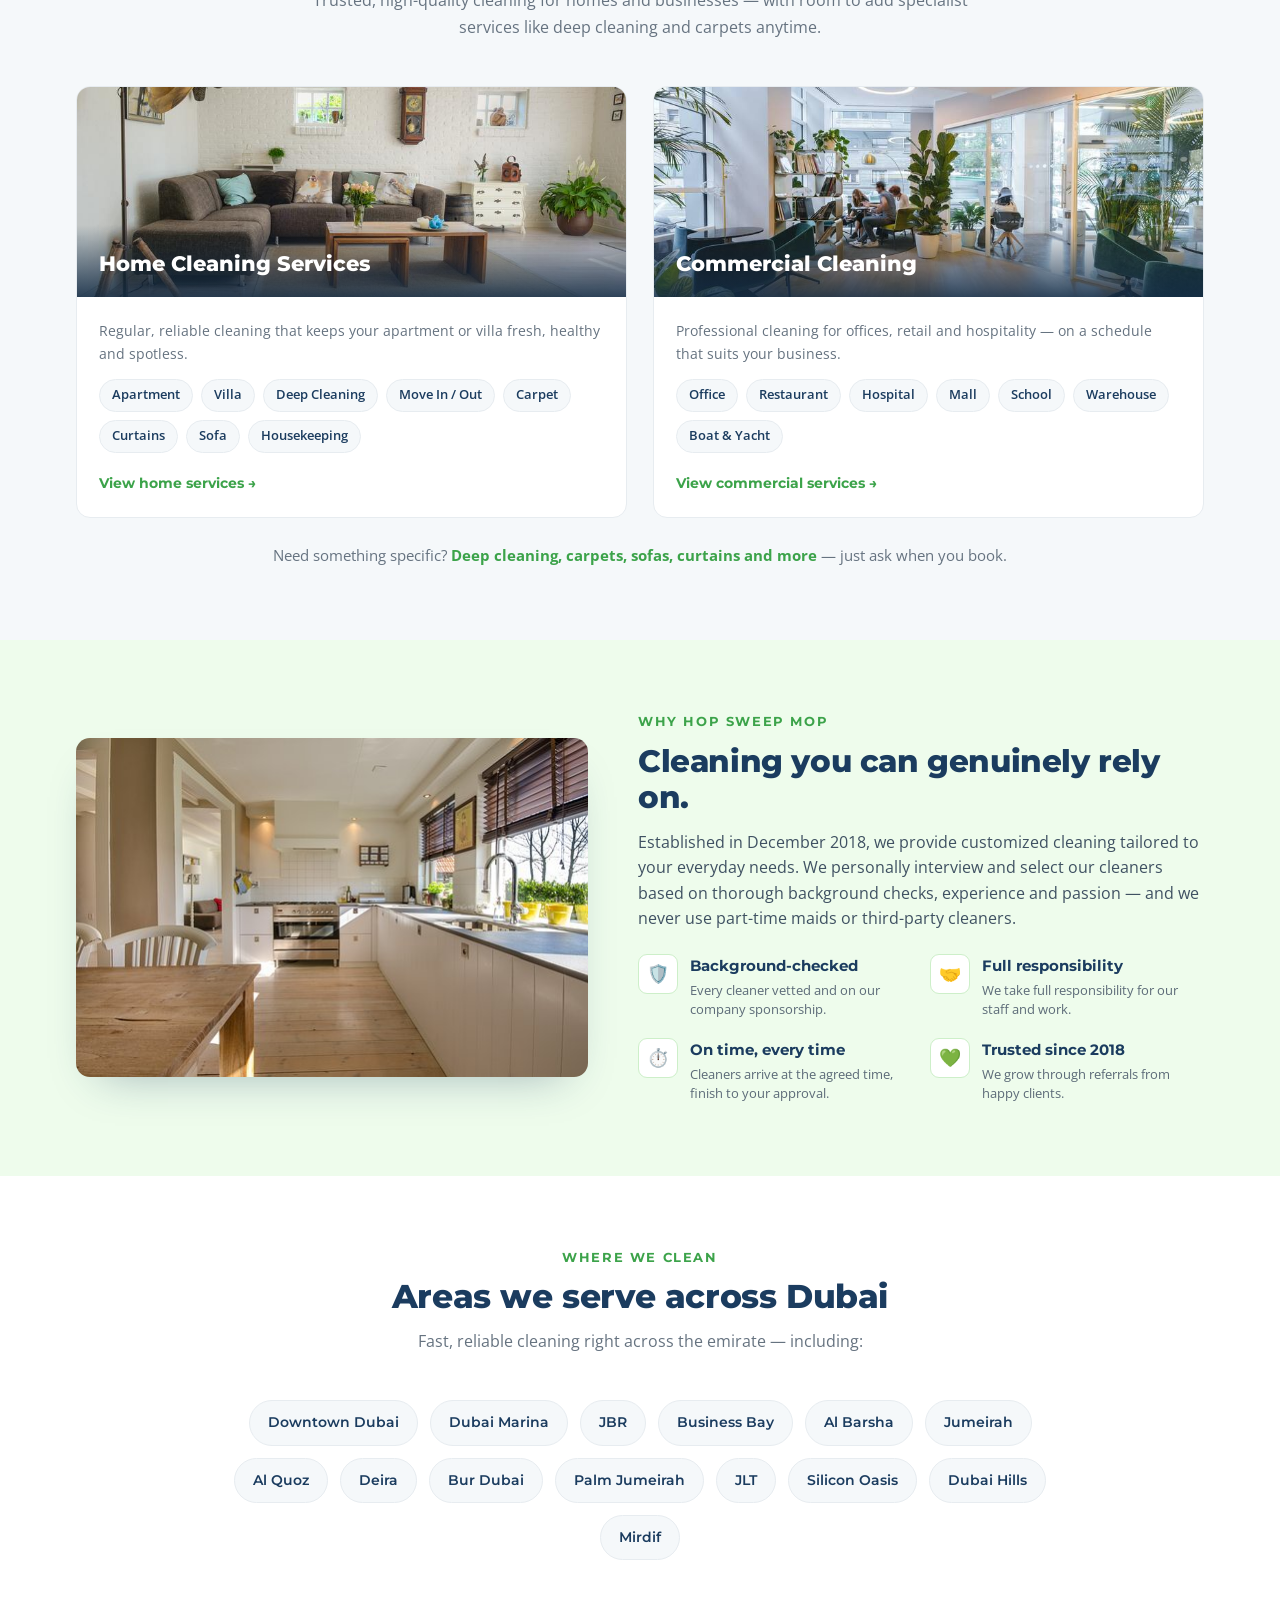
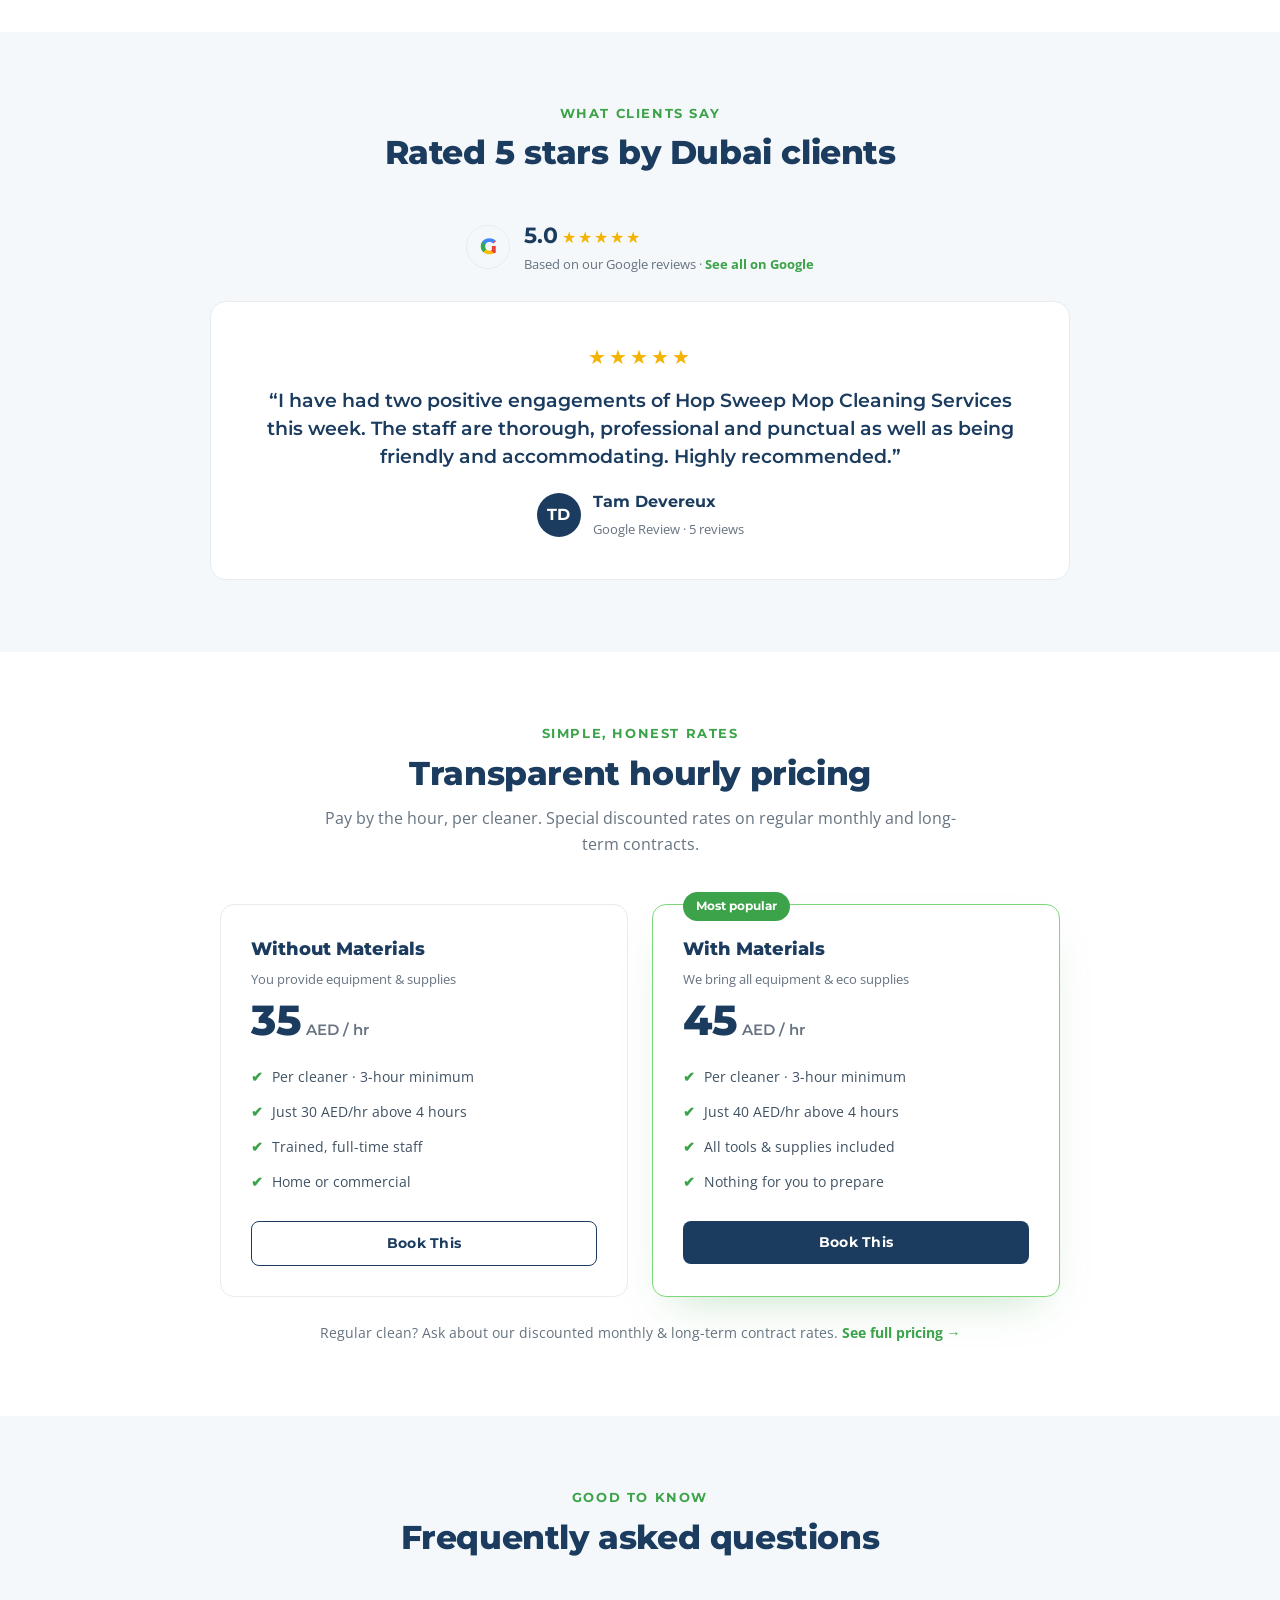
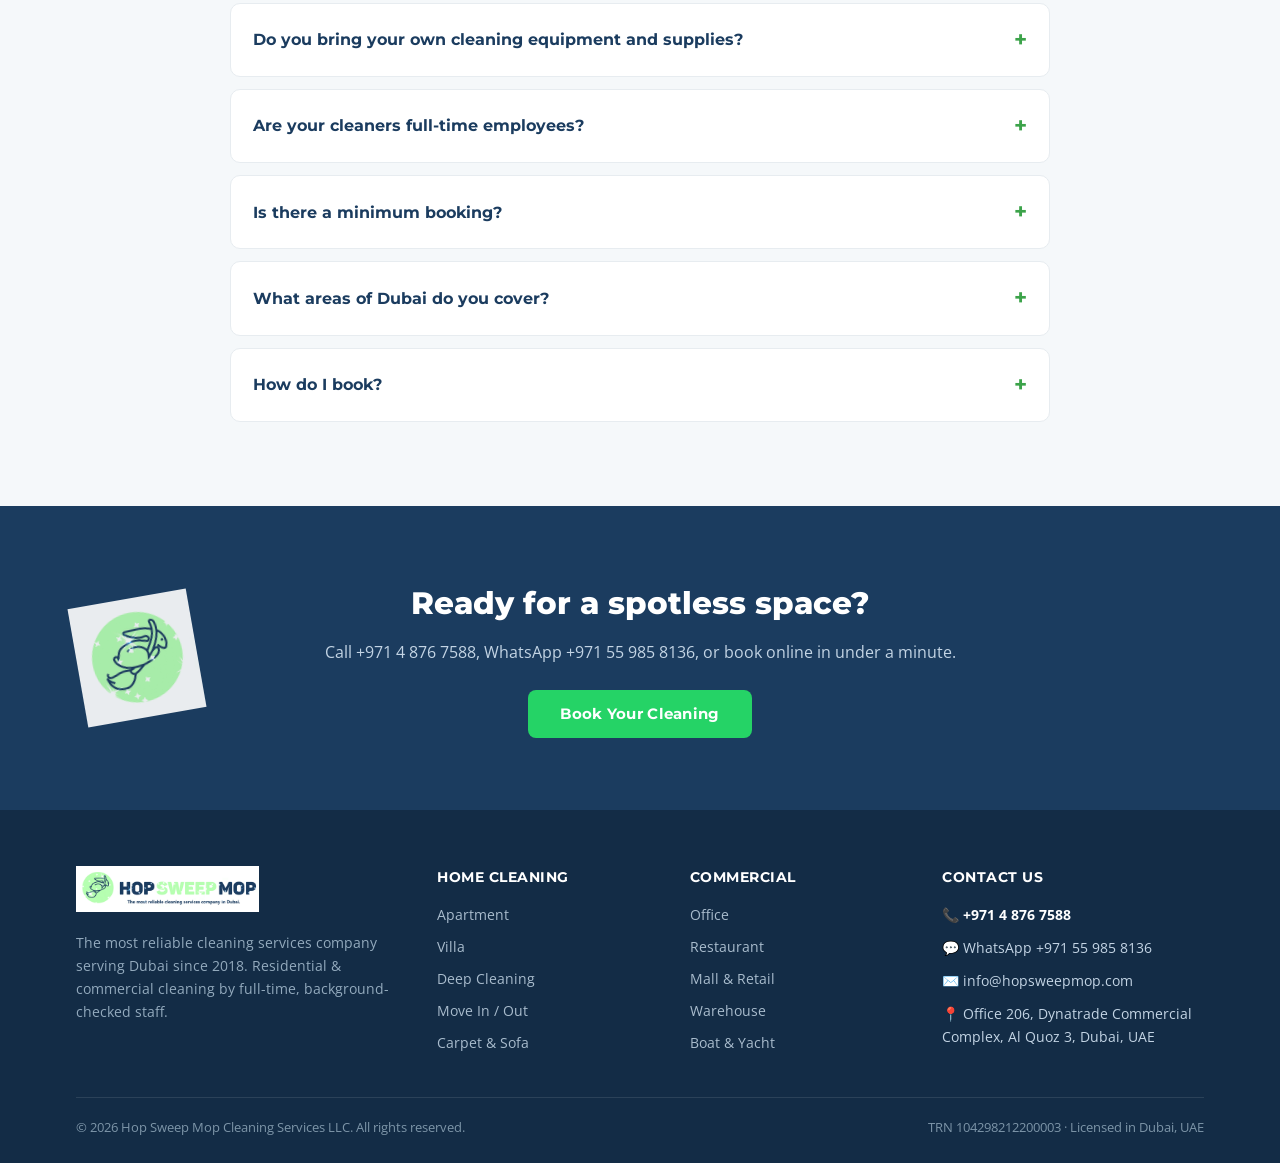
==== commit 9313aa04: "Add rotating Google reviews slider" ====
--- a/index.html
+++ b/index.html
@@ -80,6 +80,29 @@
 .rev-card .who b{display:block;color:var(--navy);font-family:'Montserrat'}
 .rev-card .who span{font-size:13px;color:var(--muted)}
 .gbadge{margin-top:8px;font-size:12.5px;color:var(--muted)}
+/* google summary + slider */
+.gsum{display:flex;align-items:center;gap:14px;justify-content:center;margin-bottom:26px}
+.gsum .glogo{width:44px;height:44px;border-radius:50%;background:#fff;border:1px solid var(--line);display:flex;align-items:center;justify-content:center;font-family:'Montserrat';font-weight:800;font-size:22px;background:conic-gradient(from -45deg,#4285F4 0 25%,#EA4335 0 50%,#FBBC05 0 75%,#34A853 0 100%);-webkit-background-clip:text;background-clip:text;color:transparent}
+.gsum b{font-family:'Montserrat';font-size:22px;color:var(--navy)}
+.gsum .gstars{color:#f5b301;letter-spacing:2px;font-size:16px}
+.gsum .gsub{font-size:12.5px;color:var(--muted)}
+.gsum .gsub a{color:var(--green-deep);font-weight:700}
+.rev-slider{display:flex;align-items:stretch;gap:12px;max-width:860px;margin:0 auto}
+.rev-track{flex:1;overflow:hidden;position:relative;border:1px solid var(--line);border-radius:16px;background:#fff}
+.rev-slide{position:absolute;inset:0;opacity:0;transition:opacity .5s;padding:38px 40px;display:flex;flex-direction:column;justify-content:center;text-align:center}
+.rev-slide.on{opacity:1;position:relative}
+.rev-slide .stars{color:#f5b301;font-size:20px;letter-spacing:3px;margin-bottom:14px}
+.rev-slide q{font-family:'Montserrat';font-size:18.5px;font-weight:600;color:var(--navy);line-height:1.5;display:block;margin-bottom:18px}
+.rev-slide .who{display:flex;align-items:center;justify-content:center;gap:12px}
+.rev-slide .av{width:44px;height:44px;border-radius:50%;background:var(--navy);color:#fff;display:flex;align-items:center;justify-content:center;font-family:'Montserrat';font-weight:700}
+.rev-slide .who b{display:block;color:var(--navy);font-family:'Montserrat'}
+.rev-slide .who span{font-size:13px;color:var(--muted)}
+.rnav{flex:0 0 auto;width:44px;border:1px solid var(--line);background:#fff;border-radius:12px;color:var(--navy);font-size:26px;cursor:pointer;transition:.15s;line-height:1}
+.rnav:hover{background:var(--navy);color:#fff;border-color:var(--navy)}
+.rev-dots{display:flex;gap:8px;justify-content:center;margin-top:18px}
+.rev-dots button{width:9px;height:9px;border-radius:50%;border:none;background:#cdd8e0;cursor:pointer;padding:0;transition:.15s}
+.rev-dots button.on{background:var(--green-deep);width:22px;border-radius:6px}
+@media(max-width:600px){.rnav{display:none}.rev-slide{padding:28px 22px}.rev-slide q{font-size:16px}}
 /* pricing teaser */
 .pricing{background:#fff}
 .pg{display:grid;grid-template-columns:1fr 1fr;gap:24px;max-width:840px;margin:0 auto}
@@ -249,12 +272,16 @@
 <!-- review -->
 <section class="review"><div class="wrap">
   <div class="sh"><div class="eyebrow">What clients say</div><h2>Rated 5 stars by Dubai clients</h2></div>
-  <div class="rev-card">
-    <div class="stars">★★★★★</div>
-    <q>I have had two positive engagements of Hop Sweep Mop Cleaning Services this week. The staff are thorough, professional and punctual as well as being friendly and accommodating. Highly recommended.</q>
-    <div class="who"><div class="av">TD</div><div style="text-align:left"><b>Tam Devereux</b><span>Google Review · 5 reviews</span></div></div>
-    <div class="gbadge">★ Verified Google review</div>
-  </div>
+  <div class="gsum">
+    <span class="glogo">G</span>
+    <div><b>5.0</b> <span class="gstars">★★★★★</span><div class="gsub">Based on our Google reviews · <a href="#" target="_blank" rel="noopener">See all on Google</a></div></div>
+  </div>
+  <div class="rev-slider" id="revSlider">
+    <button class="rnav prev" id="revPrev" aria-label="Previous review">‹</button>
+    <div class="rev-track" id="revTrack"><!-- slides injected by JS --></div>
+    <button class="rnav next" id="revNext" aria-label="Next review">›</button>
+  </div>
+  <div class="rev-dots" id="revDots"></div>
 </div></section>
 
 <!-- pricing -->
@@ -308,5 +335,35 @@
   <div class="fb"><span>© 2026 Hop Sweep Mop Cleaning Services LLC. All rights reserved.</span><span>TRN 104298212200003 · Licensed in Dubai, UAE</span></div>
 </div></footer>
 <a class="wafloat" href="#" title="WhatsApp us">💬</a>
+<script>
+// Google reviews slider. On the live WordPress site this list is populated
+// automatically from the real Google Business reviews (auto-updates).
+var REVIEWS = [
+  {name:"Tam Devereux", initials:"TD", stars:5, meta:"Google Review · 5 reviews",
+   text:"I have had two positive engagements of Hop Sweep Mop Cleaning Services this week. The staff are thorough, professional and punctual as well as being friendly and accommodating. Highly recommended."}
+];
+(function(){
+  var track=document.getElementById('revTrack'),dots=document.getElementById('revDots'),
+      prev=document.getElementById('revPrev'),next=document.getElementById('revNext'),i=0,timer;
+  if(!track) return;
+  REVIEWS.forEach(function(r,idx){
+    var s=document.createElement('div');s.className='rev-slide'+(idx===0?' on':'');
+    s.innerHTML='<div class="stars">'+'★'.repeat(r.stars)+'</div><q>'+r.text+'</q>'+
+      '<div class="who"><div class="av">'+r.initials+'</div><div style="text-align:left"><b>'+r.name+'</b><span>'+r.meta+'</span></div></div>';
+    track.appendChild(s);
+    var d=document.createElement('button');if(idx===0)d.className='on';
+    d.addEventListener('click',function(){go(idx);});dots.appendChild(d);
+  });
+  var slides=track.querySelectorAll('.rev-slide'),ds=dots.querySelectorAll('button');
+  var multi=REVIEWS.length>1;
+  if(!multi){prev.style.display='none';next.style.display='none';dots.style.display='none';}
+  function go(n){slides[i].classList.remove('on');ds[i].classList.remove('on');
+    i=(n+slides.length)%slides.length;slides[i].classList.add('on');ds[i].classList.add('on');restart();}
+  function restart(){if(!multi)return;clearInterval(timer);timer=setInterval(function(){go(i+1);},5000);}
+  prev.addEventListener('click',function(){go(i-1);});
+  next.addEventListener('click',function(){go(i+1);});
+  restart();
+})();
+</script>
 </body>
 </html>
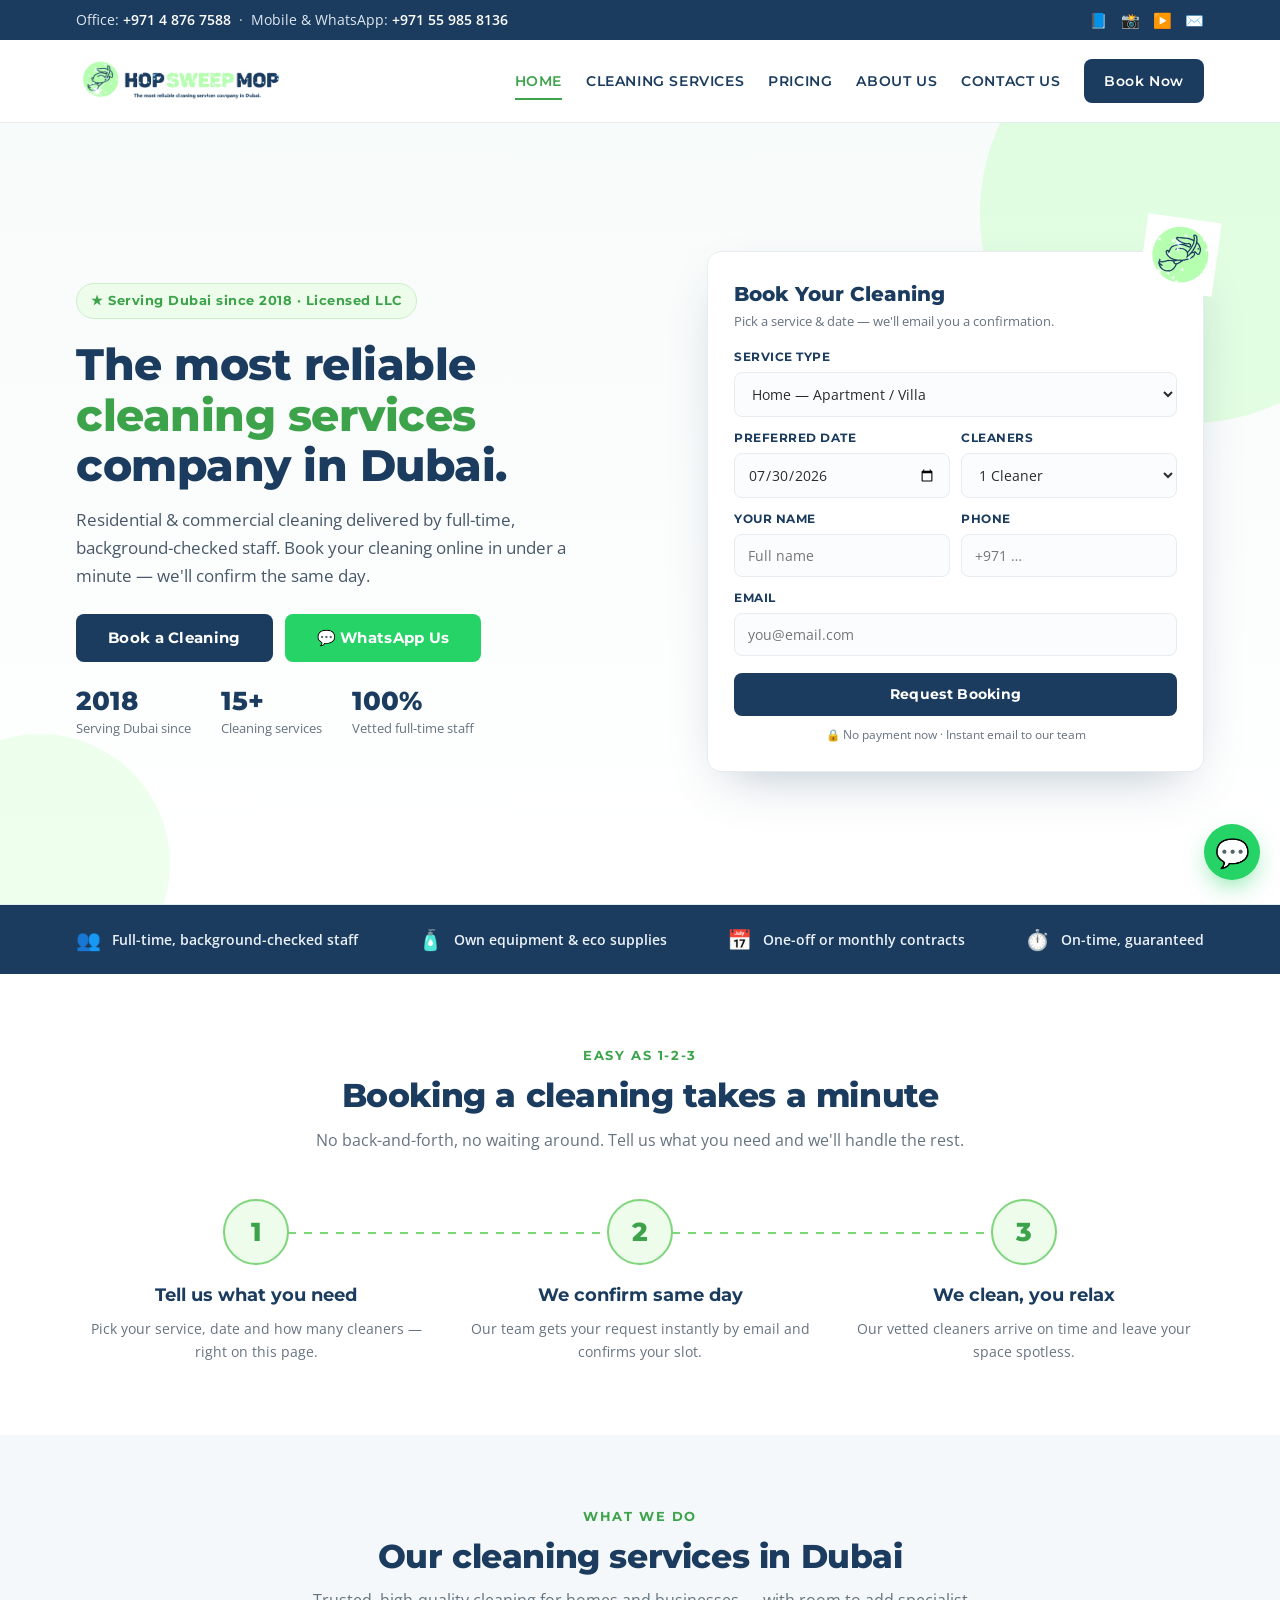
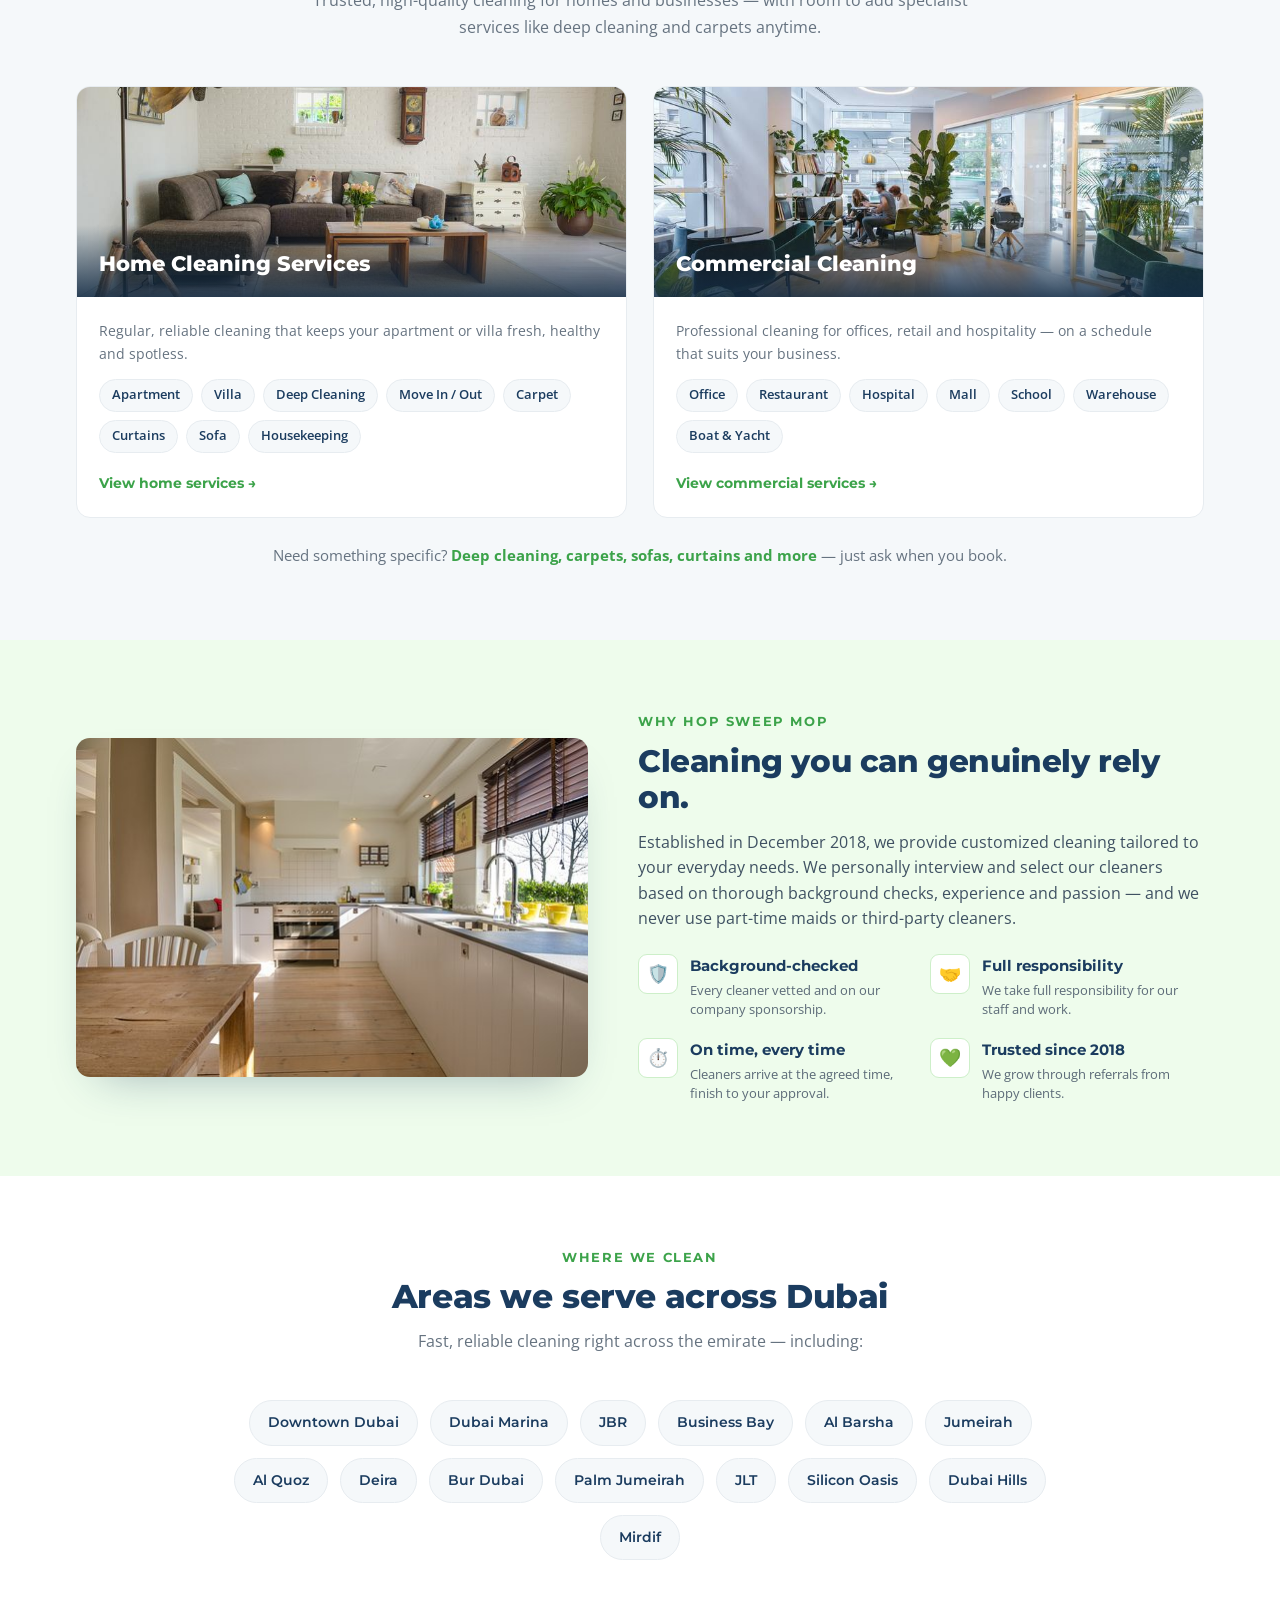
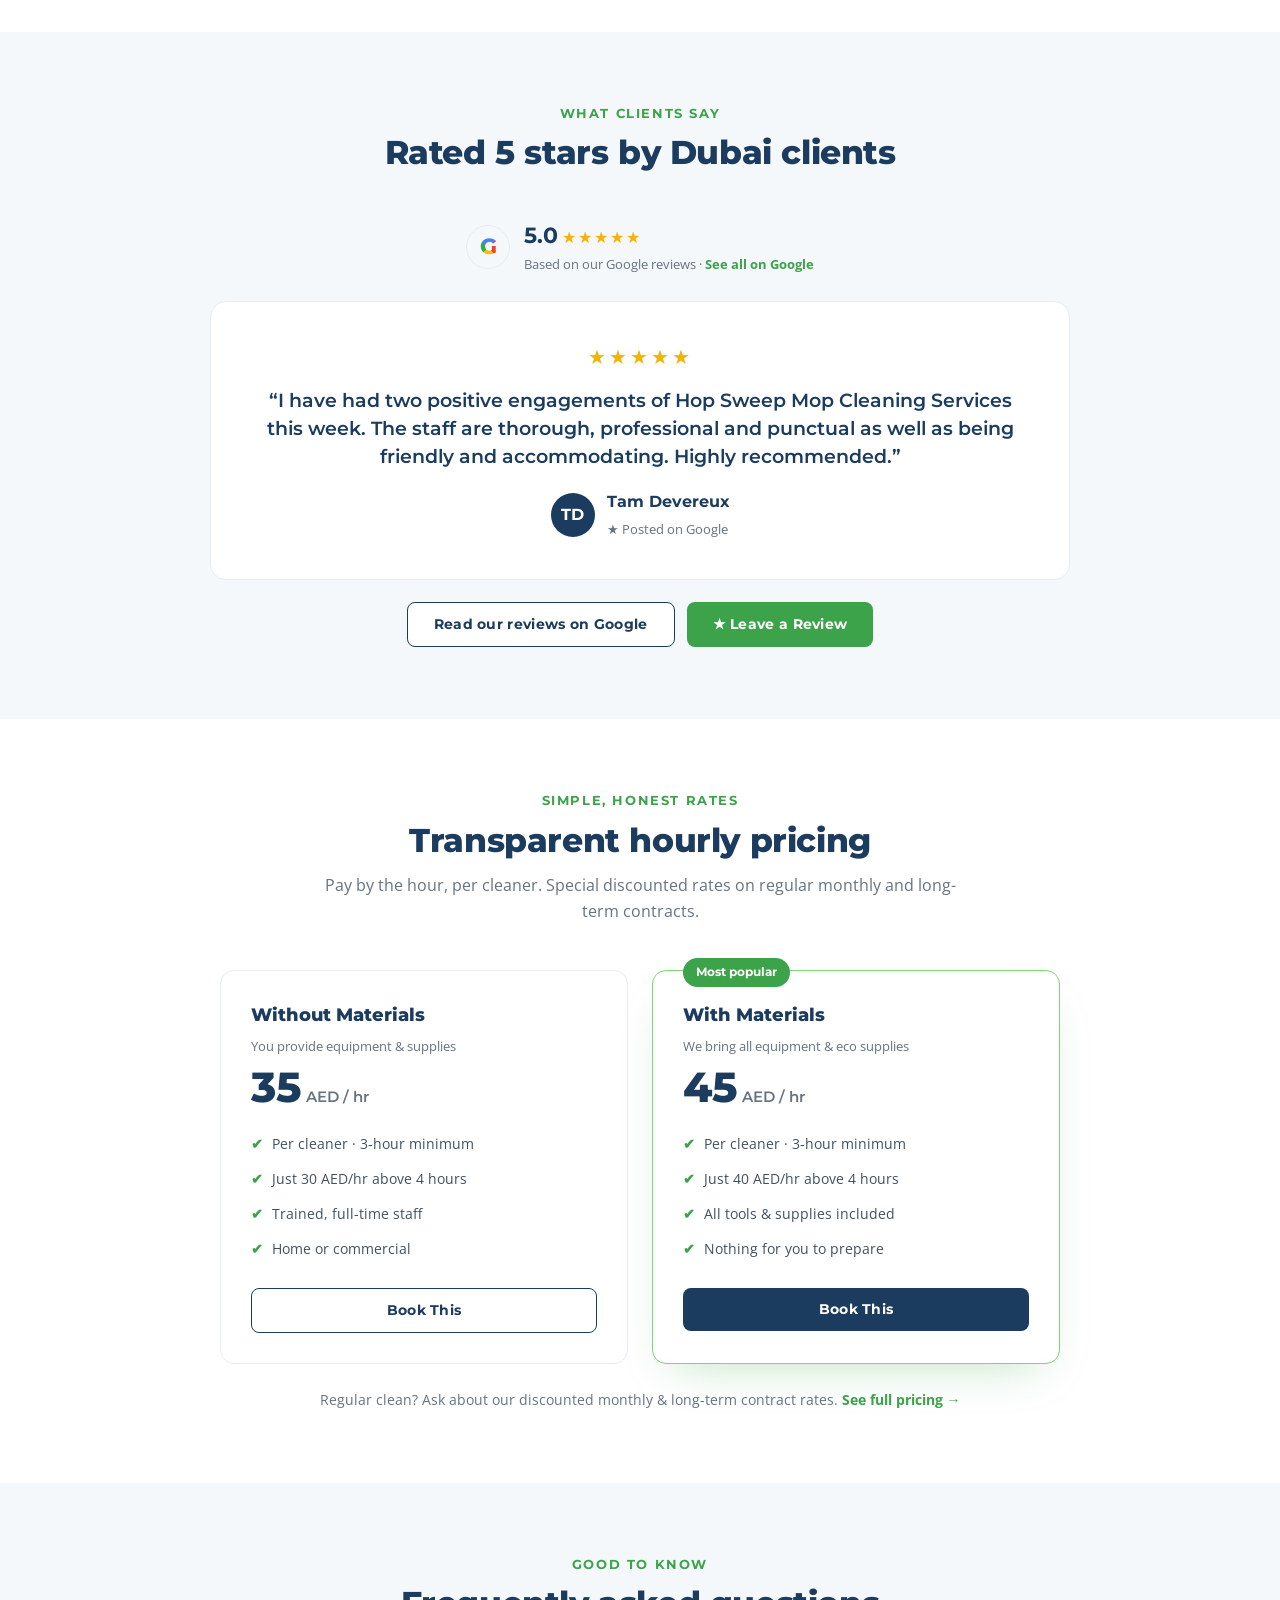
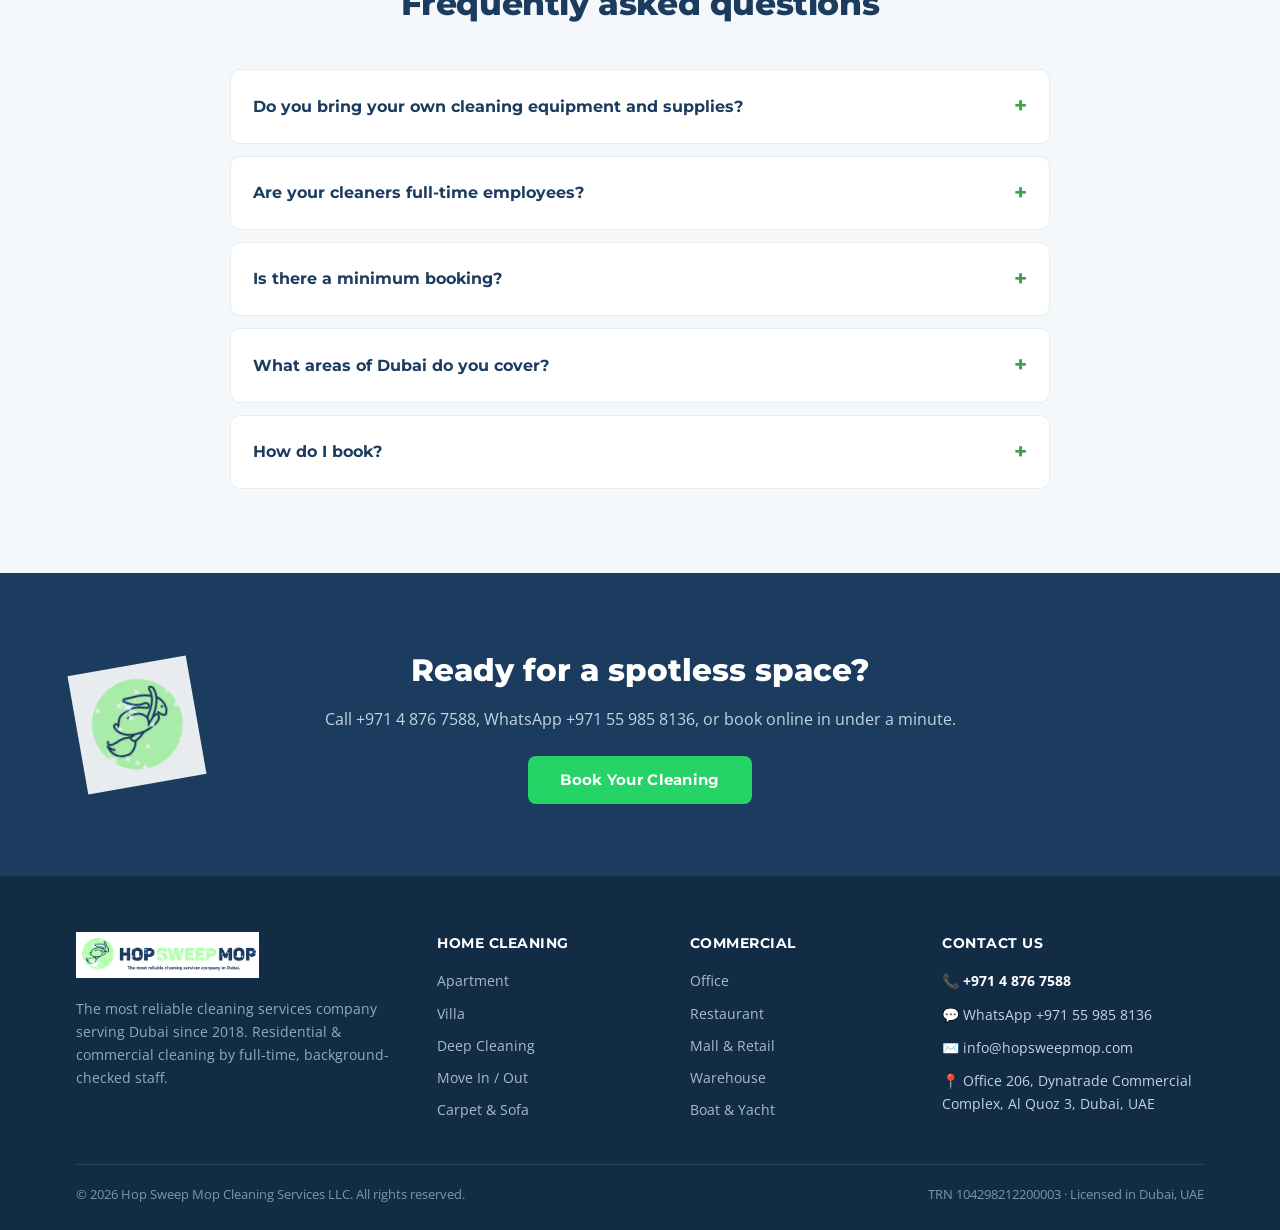
==== commit 331ec0b6: "Link reviews to Google profile, fix meta text" ====
--- a/index.html
+++ b/index.html
@@ -274,7 +274,7 @@
   <div class="sh"><div class="eyebrow">What clients say</div><h2>Rated 5 stars by Dubai clients</h2></div>
   <div class="gsum">
     <span class="glogo">G</span>
-    <div><b>5.0</b> <span class="gstars">★★★★★</span><div class="gsub">Based on our Google reviews · <a href="#" target="_blank" rel="noopener">See all on Google</a></div></div>
+    <div><b>5.0</b> <span class="gstars">★★★★★</span><div class="gsub">Based on our Google reviews · <a href="https://g.page/r/CXmaZpcFd92PEAI/review" target="_blank" rel="noopener">See all on Google</a></div></div>
   </div>
   <div class="rev-slider" id="revSlider">
     <button class="rnav prev" id="revPrev" aria-label="Previous review">‹</button>
@@ -282,6 +282,10 @@
     <button class="rnav next" id="revNext" aria-label="Next review">›</button>
   </div>
   <div class="rev-dots" id="revDots"></div>
+  <div style="text-align:center;margin-top:22px;display:flex;gap:12px;justify-content:center;flex-wrap:wrap">
+    <a class="btn btn-out" href="https://g.page/r/CXmaZpcFd92PEAI/review" target="_blank" rel="noopener">Read our reviews on Google</a>
+    <a class="btn btn-green" href="https://g.page/r/CXmaZpcFd92PEAI/review" target="_blank" rel="noopener">★ Leave a Review</a>
+  </div>
 </div></section>
 
 <!-- pricing -->
@@ -339,7 +343,7 @@
 // Google reviews slider. On the live WordPress site this list is populated
 // automatically from the real Google Business reviews (auto-updates).
 var REVIEWS = [
-  {name:"Tam Devereux", initials:"TD", stars:5, meta:"Google Review · 5 reviews",
+  {name:"Tam Devereux", initials:"TD", stars:5, meta:"★ Posted on Google",
    text:"I have had two positive engagements of Hop Sweep Mop Cleaning Services this week. The staff are thorough, professional and punctual as well as being friendly and accommodating. Highly recommended."}
 ];
 (function(){
